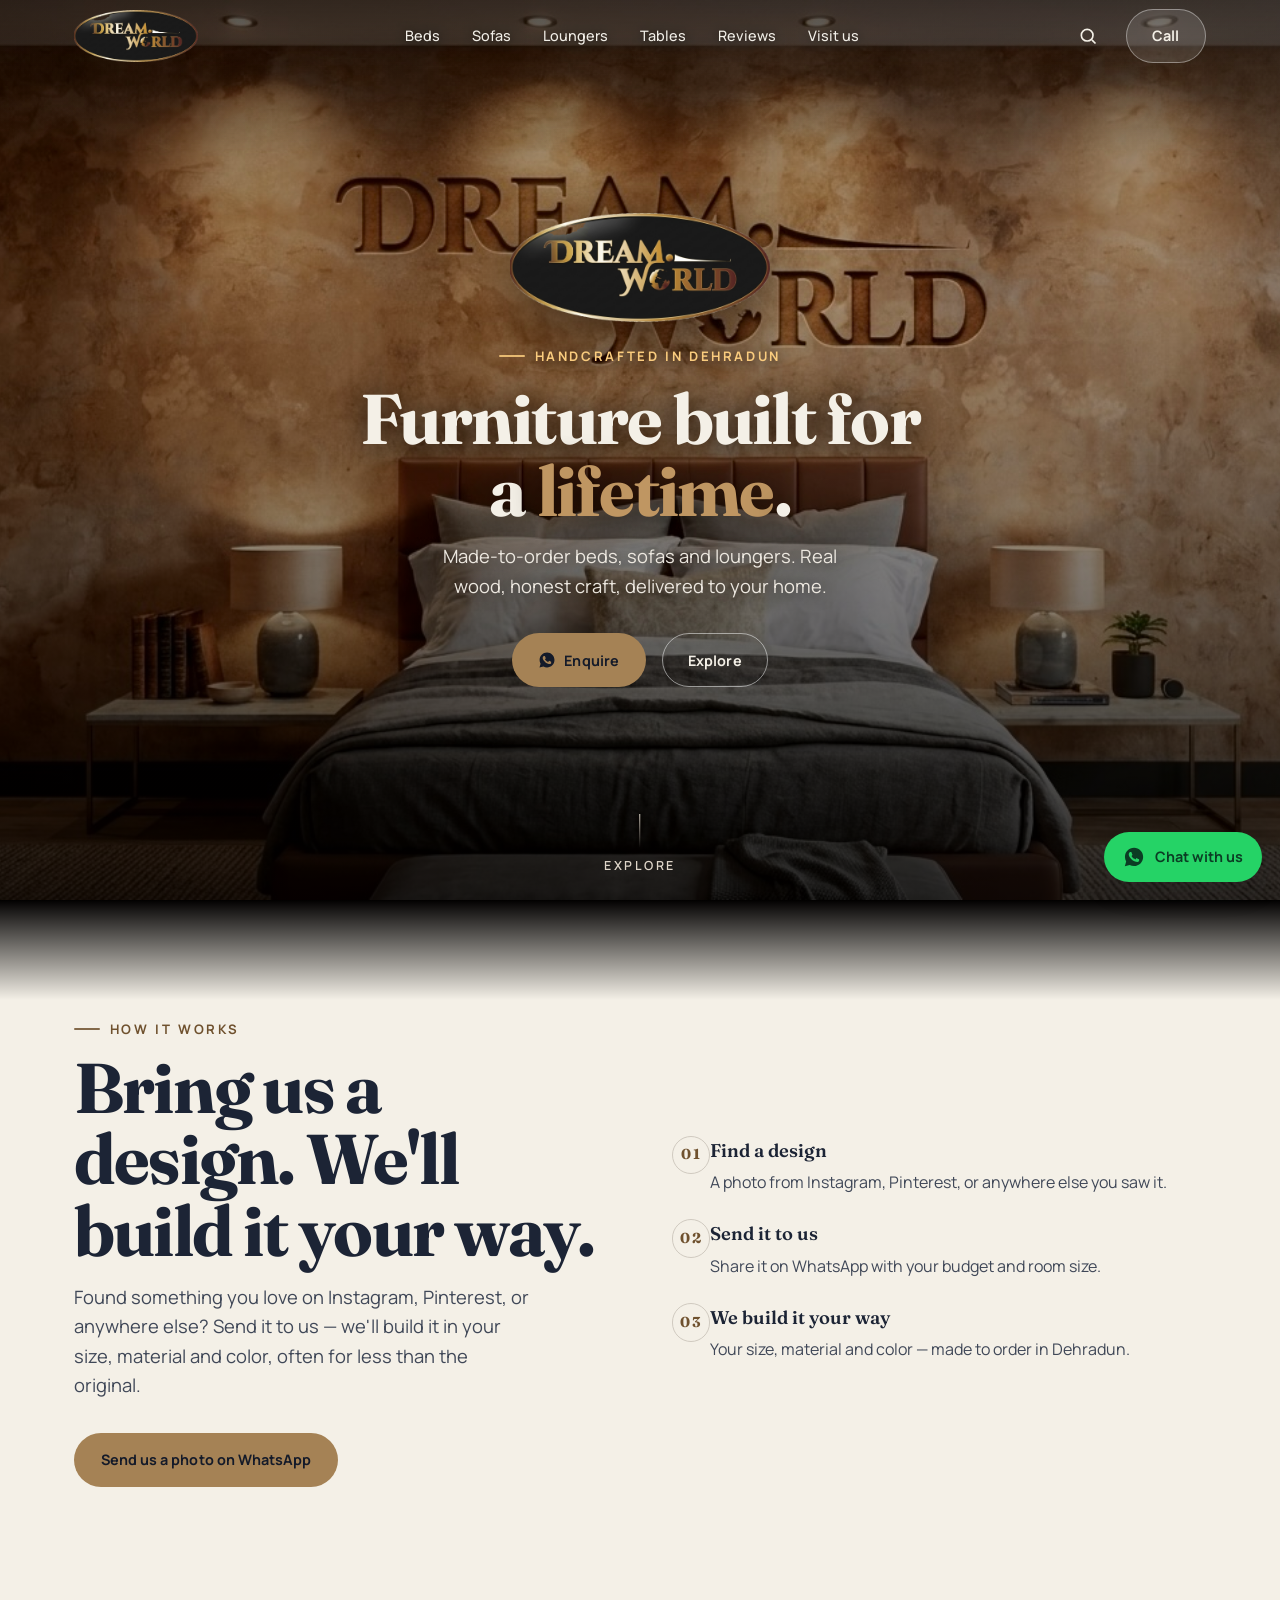
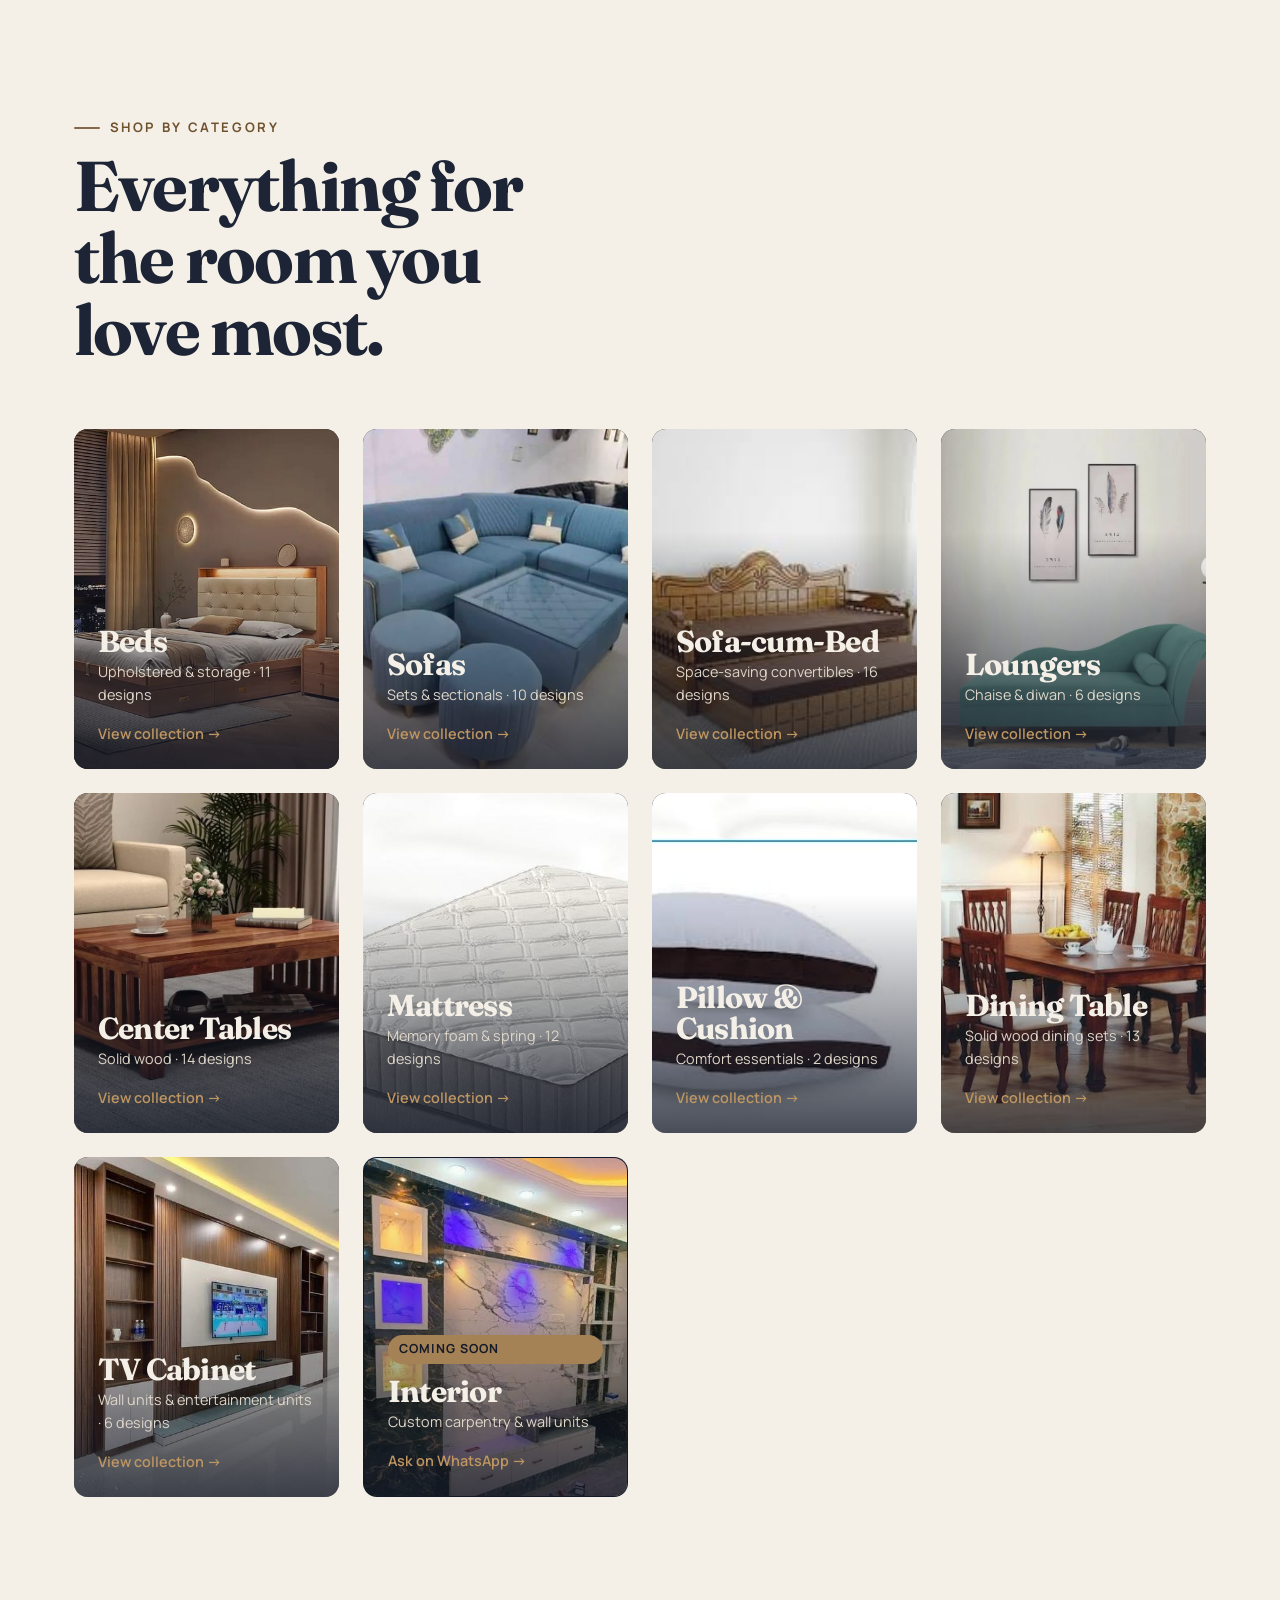
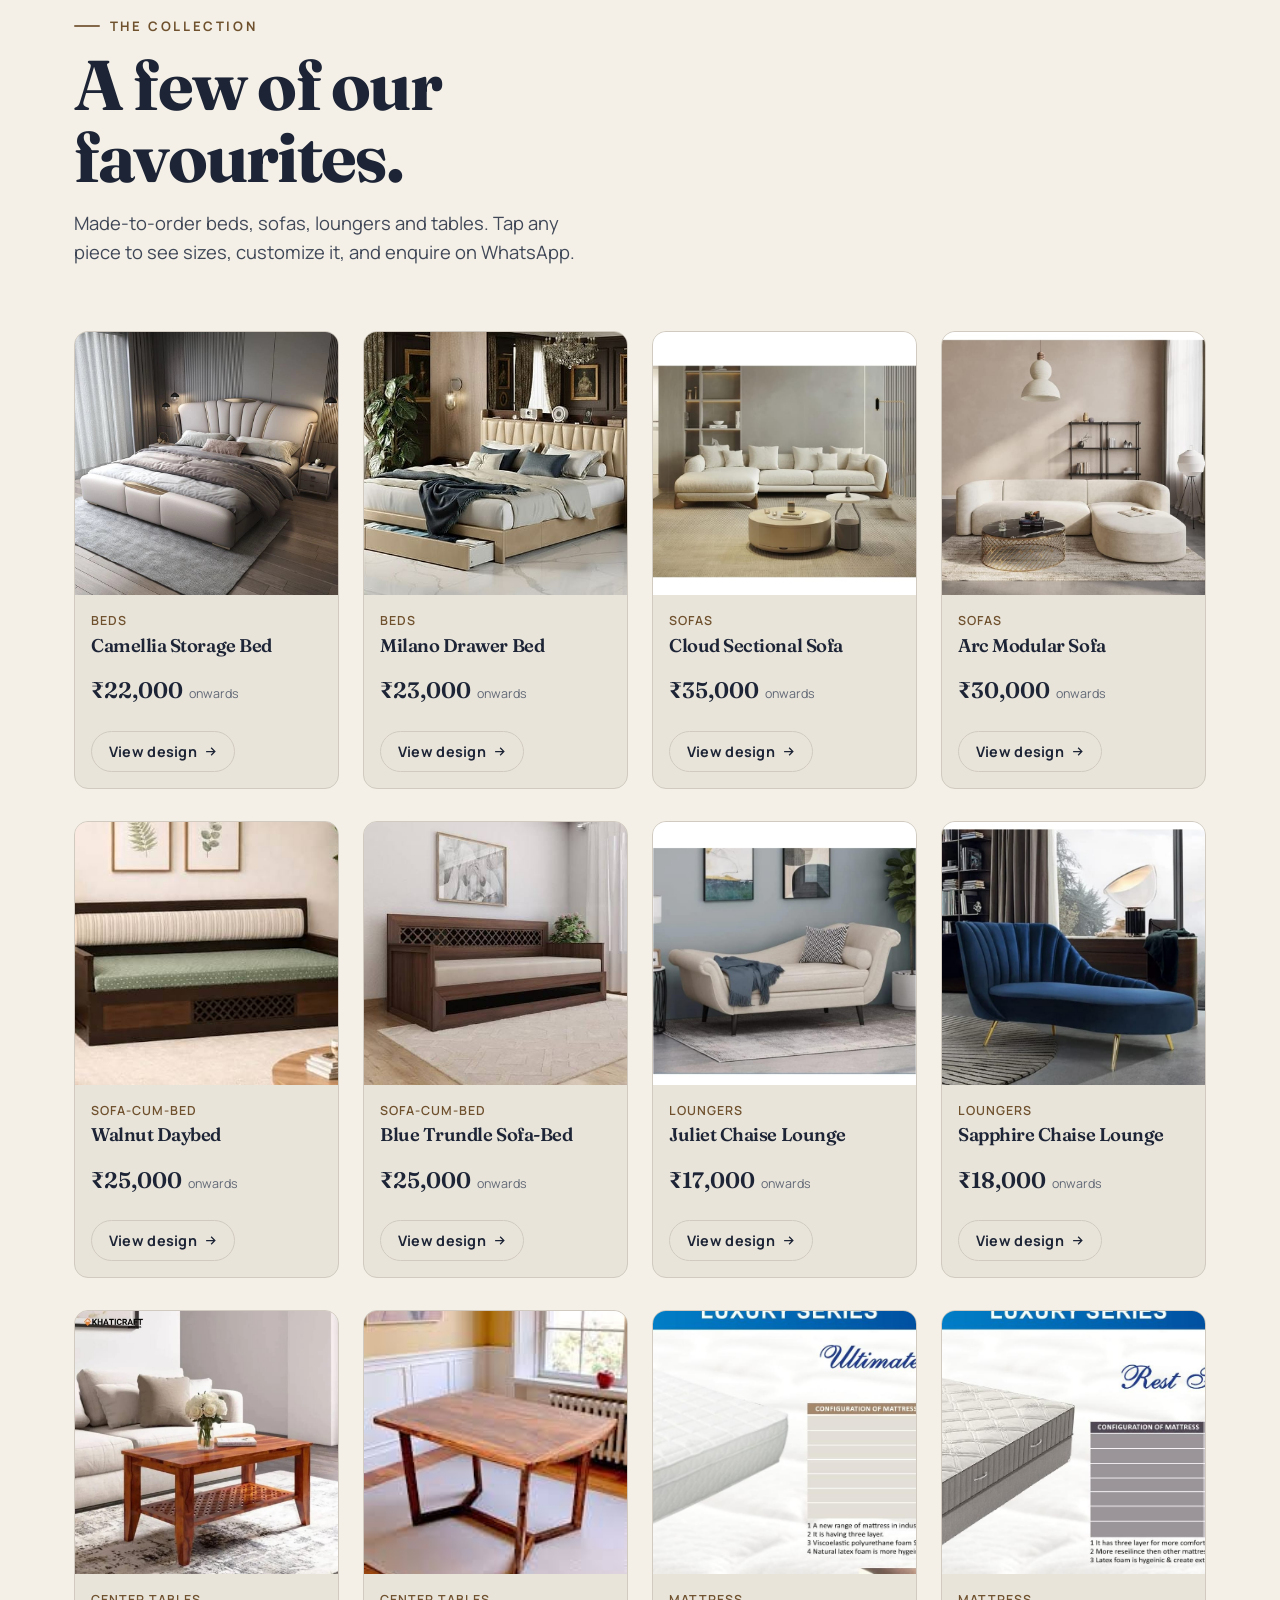
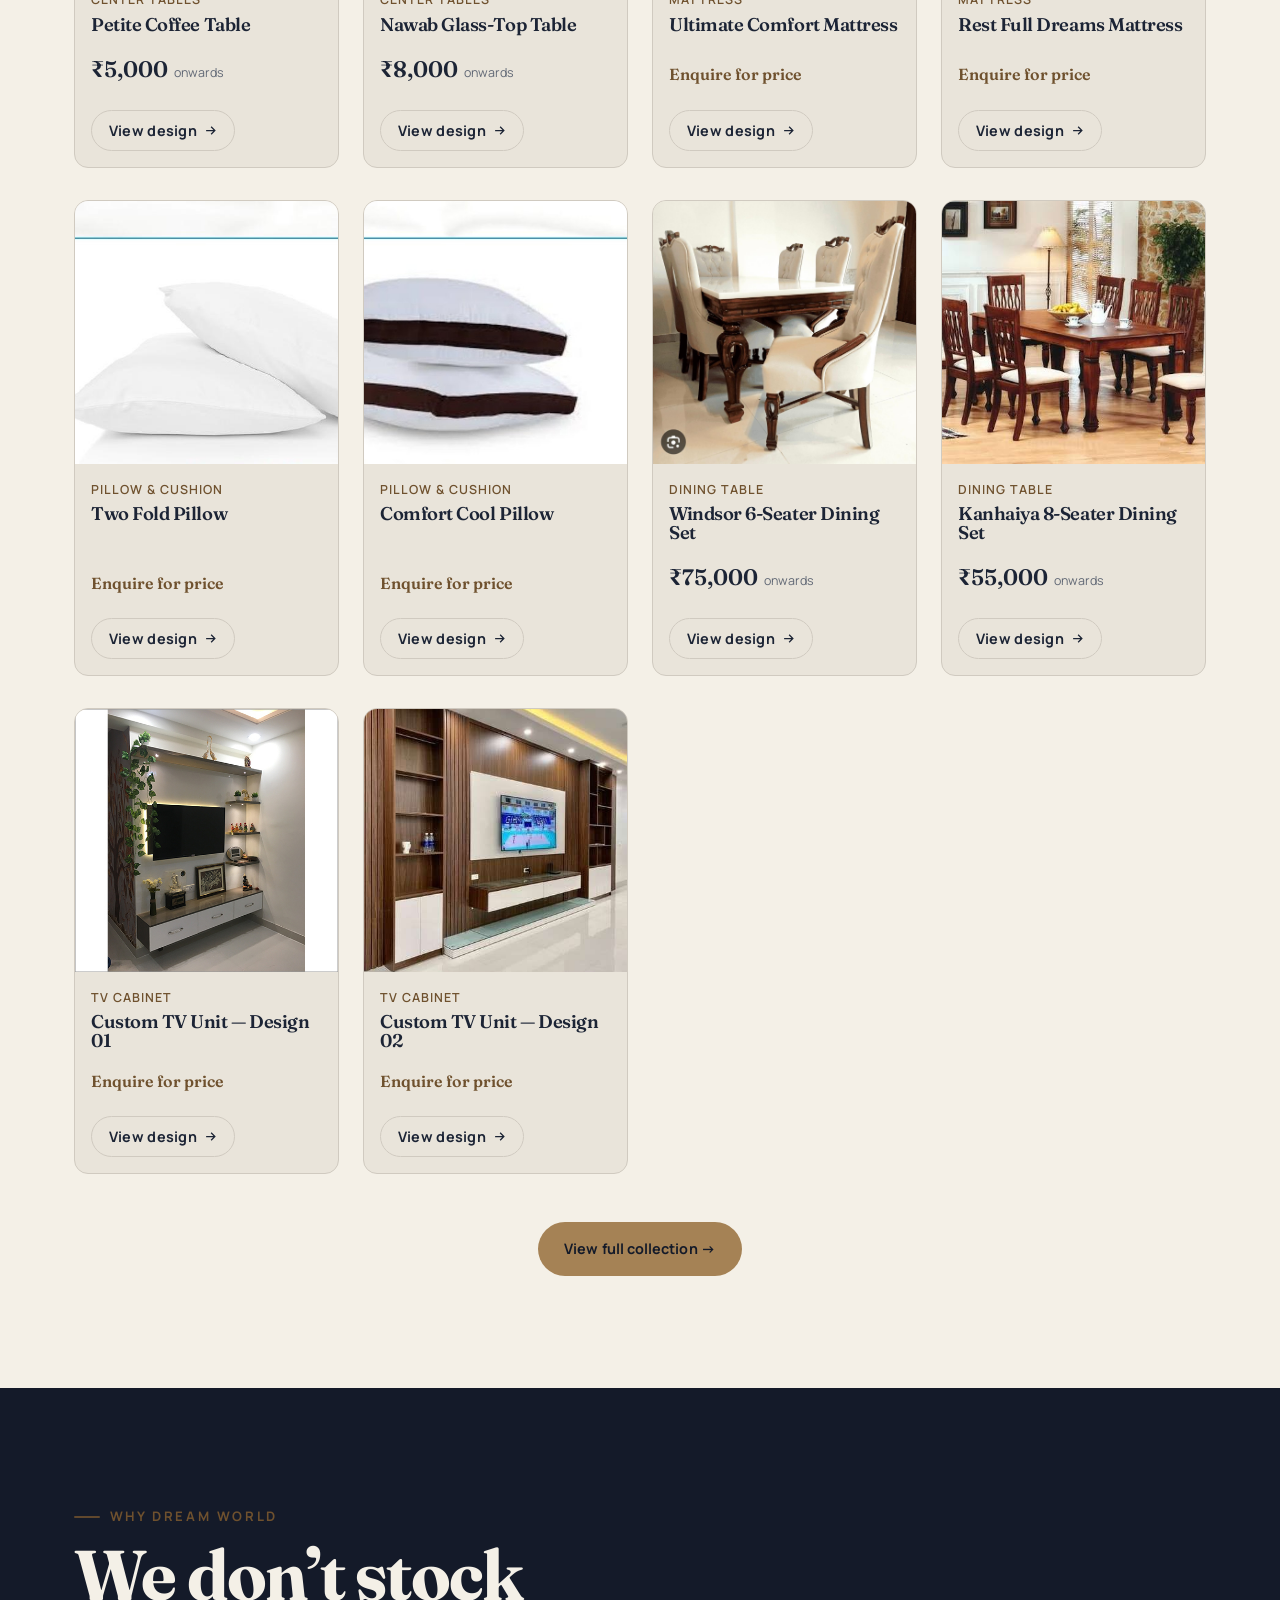
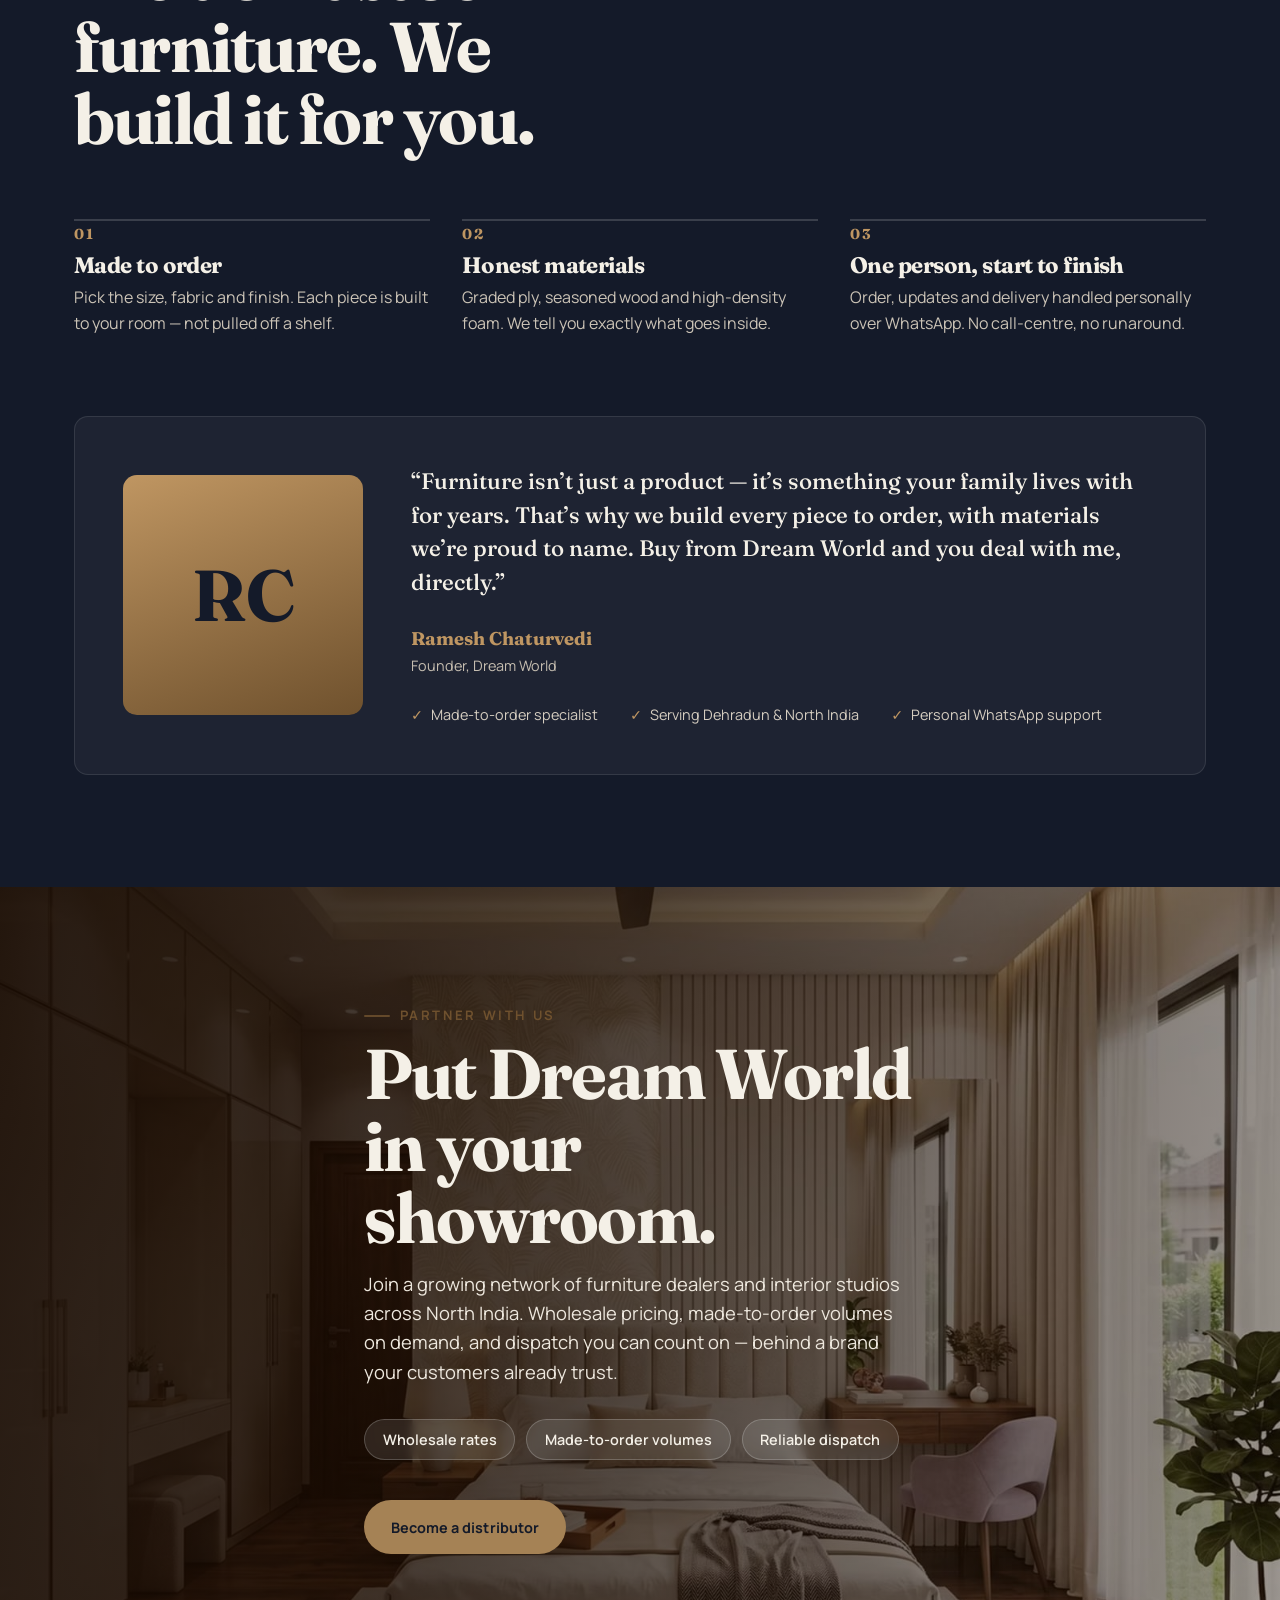
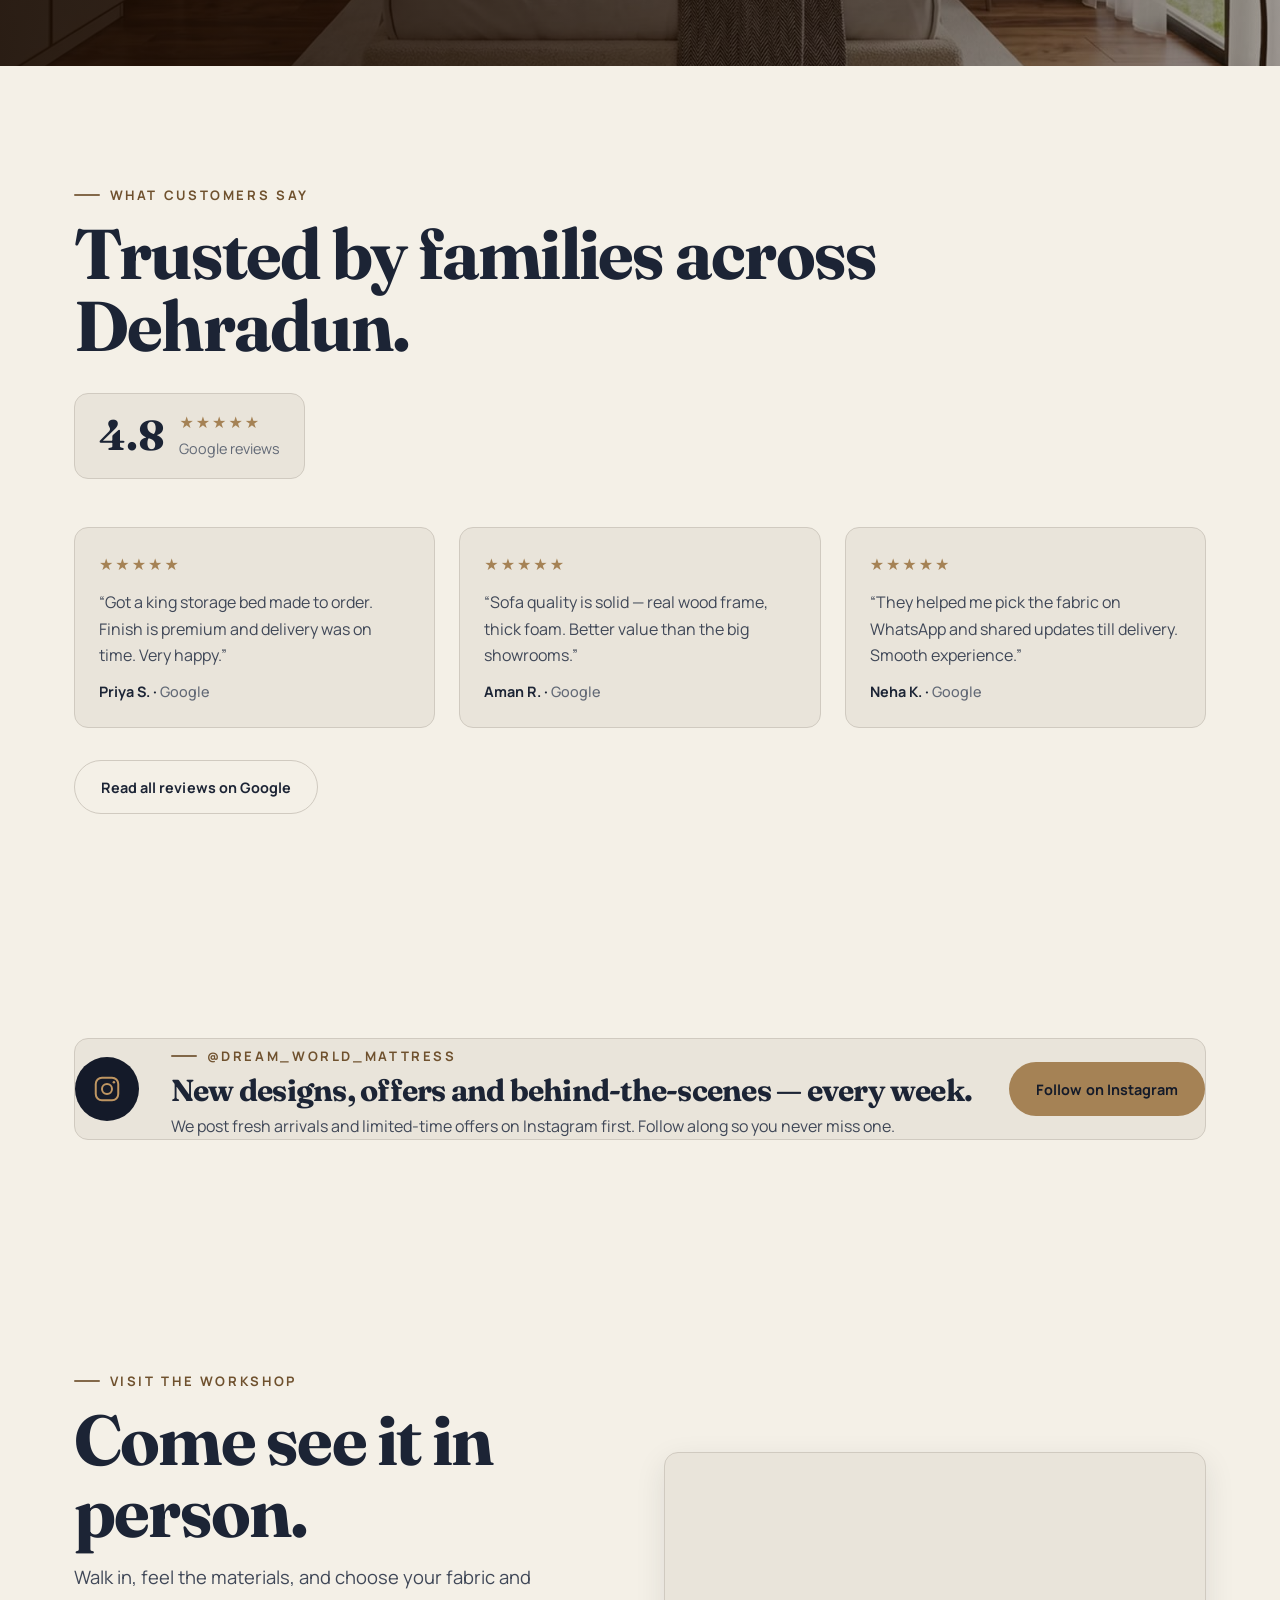
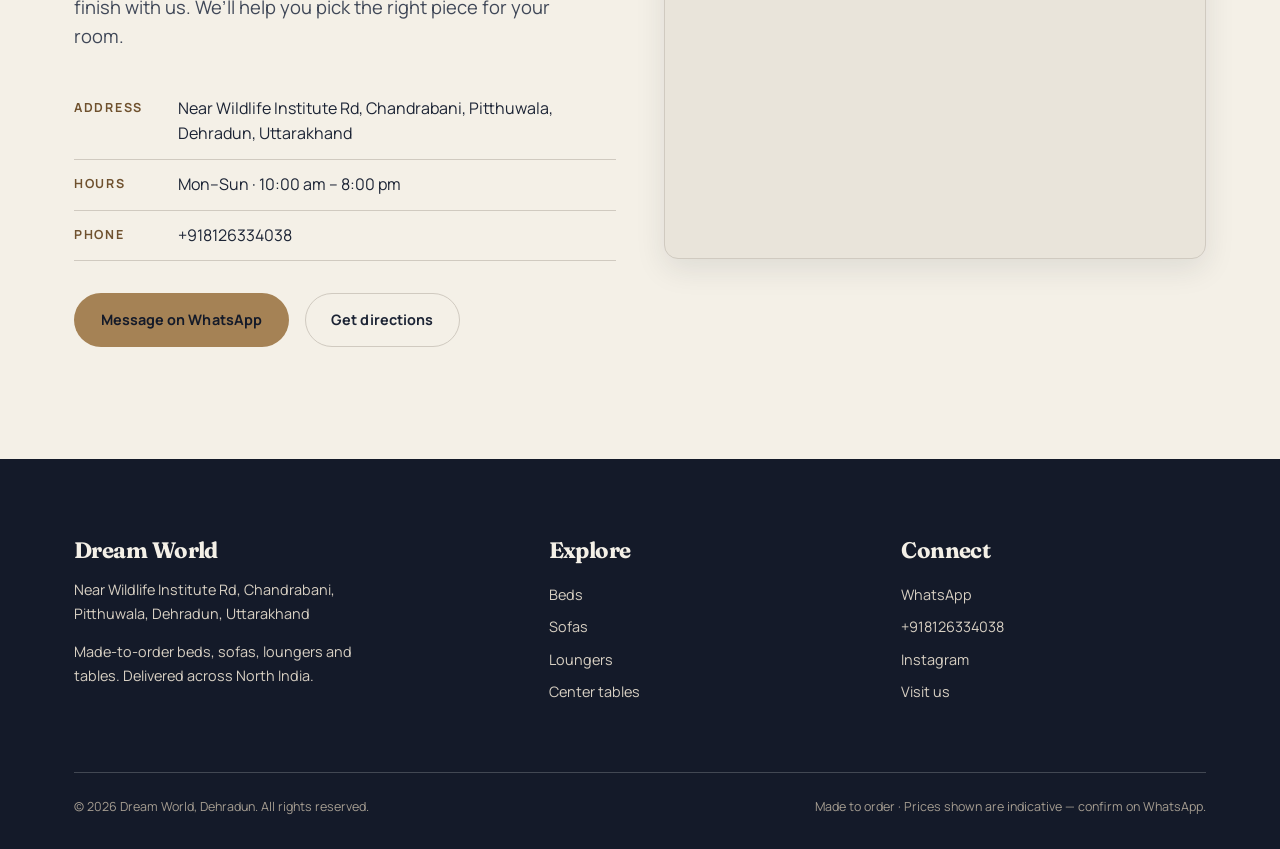
==== 05_build/index.html @ 31697ca8 "Initial commit: Dream World website + CMS-ready product content Static site (05_build) with 90 produ" ====
<!doctype html>
<html lang="en">
<head>
<meta charset="utf-8">
<meta name="viewport" content="width=device-width, initial-scale=1">
<title>Dream World — Beds, Sofas & Furniture in Dehradun</title>
<meta name="description" content="Dream World crafts premium upholstered beds, sofas, loungers and center tables in Dehradun. Made to order. Browse designs and enquire on WhatsApp for the best price.">
<link rel="preconnect" href="https://fonts.googleapis.com">
<link rel="preconnect" href="https://fonts.gstatic.com" crossorigin>
<link href="https://fonts.googleapis.com/css2?family=Fraunces:opsz,wght@9..144,500;9..144,600;9..144,700&family=Manrope:wght@400;500;600;700&display=swap" rel="stylesheet">
<link rel="stylesheet" href="assets/css/site.css?v=23">
</head>
<body>
<div id="header"></div>

<main>
  <!-- HERO : full-bleed atmosphere photo + logo as its own overlay layer -->
  <section class="hero">
    <div class="hero-media" aria-hidden="true">
      <picture>
        <source media="(max-width:960px)" srcset="assets/img/hero-mobile.jpg">
        <img src="assets/img/hero.jpeg" alt="Dream World — handcrafted furniture, Dehradun" fetchpriority="high">
      </picture>
    </div>
    <div class="hero-scrim" aria-hidden="true"></div>
    <div class="wrap hero-content">
      <img class="hero-logo hero-rise" src="assets/img/brand/logo.png" alt="Dream World"
           onerror="this.outerHTML='&lt;span class=&quot;hero-logo-fallback hero-rise&quot;&gt;DREAM WORLD&lt;/span&gt;'">
      <span class="eyebrow hero-eyebrow hero-rise hero-rise-2">Handcrafted in Dehradun</span>
      <h1 class="hero-rise hero-rise-3">Furniture built for a <em>lifetime</em>.</h1>
      <p class="lede hero-rise hero-rise-4">Made-to-order beds, sofas and loungers. Real wood, honest craft, delivered to your home.</p>
      <div class="hero-actions hero-rise hero-rise-5">
        <a class="btn btn-brass" id="hero-wa"><svg class="wa" viewBox="0 0 24 24" fill="currentColor" aria-hidden="true"><path d="M12.04 2C6.58 2 2.13 6.45 2.13 11.91c0 1.75.46 3.45 1.32 4.95L2 22l5.25-1.38a9.9 9.9 0 0 0 4.79 1.22h.01c5.46 0 9.91-4.45 9.91-9.91S17.5 2 12.04 2Zm5.8 14.03c-.24.68-1.4 1.3-1.94 1.38-.5.07-1.13.1-1.82-.11-.42-.13-.96-.31-1.65-.61-2.9-1.25-4.8-4.17-4.94-4.36-.15-.19-1.19-1.58-1.19-3.01 0-1.43.75-2.13 1.02-2.42.27-.29.58-.36.78-.36.19 0 .39 0 .56.01.18.01.42-.07.66.5.24.58.82 2.01.89 2.16.07.14.12.31.02.5-.09.19-.14.31-.28.48-.14.17-.29.37-.42.5-.14.14-.28.29-.12.57.16.29.71 1.17 1.53 1.9 1.05.94 1.94 1.23 2.22 1.37.28.14.44.12.6-.07.16-.19.69-.81.87-1.09.18-.28.36-.23.6-.14.24.09 1.55.73 1.82.86.27.14.44.21.5.32.07.11.07.63-.17 1.31Z"/></svg><span>Enquire</span></a>
        <a class="btn btn-on-dark" href="#categories"><span>Explore</span></a>
      </div>
    </div>
    <a class="hero-scroll" href="#categories" aria-label="Scroll to collection"><span></span>Explore</a>
  </section>

  <!-- BRING YOUR OWN DESIGN -->
  <section class="section inspire hero-bridge" id="inspire">
    <div class="wrap inspire-grid">
      <div class="inspire-info reveal">
        <span class="eyebrow">How it works</span>
        <h2>Bring us a design. We'll build it your way.</h2>
        <p>Found something you love on Instagram, Pinterest, or anywhere else? Send it to us — we'll build it in your size, material and color, often for less than the original.</p>
        <a class="btn btn-brass" id="inspire-wa"><span>Send us a photo on WhatsApp</span></a>
      </div>
      <ol class="inspire-steps reveal">
        <li><span class="step-num">01</span><div><b>Find a design</b><p>A photo from Instagram, Pinterest, or anywhere else you saw it.</p></div></li>
        <li><span class="step-num">02</span><div><b>Send it to us</b><p>Share it on WhatsApp with your budget and room size.</p></div></li>
        <li><span class="step-num">03</span><div><b>We build it your way</b><p>Your size, material and color — made to order in Dehradun.</p></div></li>
      </ol>
    </div>
  </section>

  <!-- CATEGORIES -->
  <section class="section" id="categories">
    <div class="wrap">
      <div class="section-head reveal">
        <span class="eyebrow">Shop by category</span>
        <h2>Everything for the room you love most.</h2>
      </div>
      <div class="cat-grid" id="cat-grid"></div>
    </div>
  </section>

  <!-- CATALOGUE -->
  <section class="section" id="catalogue" style="padding-top:0">
    <div class="wrap">
      <div class="section-head reveal">
        <span class="eyebrow">The collection</span>
        <h2>A few of our favourites.</h2>
        <p>Made-to-order beds, sofas, loungers and tables. Tap any piece to see sizes, customize it, and enquire on WhatsApp.</p>
      </div>
      <div class="prod-grid" id="featured-grid"></div>
      <div class="collection-cta reveal">
        <a class="btn btn-wa" href="collection.html"><span>View full collection →</span></a>
      </div>
    </div>
  </section>

  <!-- CRAFT -->
  <section class="section craft">
    <div class="wrap">
      <div class="section-head reveal">
        <span class="eyebrow">Why Dream World</span>
        <h2>We don’t stock furniture. We build it for you.</h2>
      </div>
      <div class="craft-grid">
        <div class="craft-item reveal"><span class="craft-num">01</span><h3>Made to order</h3><p>Pick the size, fabric and finish. Each piece is built to your room — not pulled off a shelf.</p></div>
        <div class="craft-item reveal"><span class="craft-num">02</span><h3>Honest materials</h3><p>Graded ply, seasoned wood and high-density foam. We tell you exactly what goes inside.</p></div>
        <div class="craft-item reveal"><span class="craft-num">03</span><h3>One person, start to finish</h3><p>Order, updates and delivery handled personally over WhatsApp. No call-centre, no runaround.</p></div>
      </div>

      <figure class="owner reveal">
        <div class="owner-photo">
          <img id="owner-img" alt="" onerror="this.style.display='none';this.nextElementSibling.style.display='flex'">
          <span class="owner-fallback" style="display:none">RC</span>
        </div>
        <figcaption class="owner-words">
          <p class="owner-quote">“Furniture isn’t just a product — it’s something your family lives with for years. That’s why we build every piece to order, with materials we’re proud to name. Buy from Dream World and you deal with me, directly.”</p>
          <div class="owner-sign"><b id="owner-name">Ramesh Chaturvedi</b><span id="owner-role">Founder, Dream World</span></div>
          <ul class="owner-cred">
            <li>Made-to-order specialist</li>
            <li>Serving Dehradun &amp; North India</li>
            <li>Personal WhatsApp support</li>
          </ul>
        </figcaption>
      </figure>
    </div>
  </section>

  <!-- DISTRIBUTOR -->
  <section class="dist-section">
    <div class="dist reveal">
      <div class="dist-bg" aria-hidden="true"><img src="assets/img/products/bed-03.jpg" alt=""></div>
      <div class="dist-overlay" aria-hidden="true"></div>
      <div class="wrap dist-content">
        <span class="eyebrow">Partner with us</span>
        <h2>Put Dream World in your showroom.</h2>
        <p>Join a growing network of furniture dealers and interior studios across North India. Wholesale pricing, made-to-order volumes on demand, and dispatch you can count on — behind a brand your customers already trust.</p>
        <div class="dist-points">
          <span>Wholesale rates</span><span>Made-to-order volumes</span><span>Reliable dispatch</span>
        </div>
        <a class="btn btn-brass" id="dist-wa"><span>Become a distributor</span></a>
      </div>
    </div>
  </section>

  <!-- REVIEWS -->
  <section class="section reviews" id="reviews">
    <div class="wrap">
      <div class="reviews-head reveal">
        <div>
          <span class="eyebrow">What customers say</span>
          <h2>Trusted by families across Dehradun.</h2>
        </div>
        <div class="rating-badge">
          <b>4.8</b>
          <div><span class="stars" aria-hidden="true">★★★★★</span><span class="rc" id="review-count">Google reviews</span></div>
        </div>
      </div>
      <div class="review-grid" id="review-grid"></div>
      <div class="reviews-cta reveal">
        <a class="btn btn-ghost" id="all-reviews" target="_blank" rel="noopener"><span>Read all reviews on Google</span></a>
      </div>
    </div>
  </section>

  <!-- INSTAGRAM -->
  <section class="section" id="insta">
    <div class="wrap">
      <div class="insta-band reveal">
        <div class="insta-icon">
          <svg viewBox="0 0 24 24" fill="none" stroke="currentColor" stroke-width="1.6" aria-hidden="true">
            <rect x="3" y="3" width="18" height="18" rx="5"/><circle cx="12" cy="12" r="4"/><circle cx="17.5" cy="6.5" r="1" fill="currentColor" stroke="none"/>
          </svg>
        </div>
        <div class="insta-text">
          <span class="eyebrow">@dream_world_mattress</span>
          <h2>New designs, offers and behind-the-scenes — every week.</h2>
          <p>We post fresh arrivals and limited-time offers on Instagram first. Follow along so you never miss one.</p>
        </div>
        <a class="btn btn-brass" id="insta-visit" target="_blank" rel="noopener"><span>Follow on Instagram</span></a>
      </div>
    </div>
  </section>

  <!-- VISIT -->
  <section class="section visit" id="visit">
    <div class="wrap visit-grid">
      <div class="visit-info reveal">
        <span class="eyebrow">Visit the workshop</span>
        <h2>Come see it in person.</h2>
        <p>Walk in, feel the materials, and choose your fabric and finish with us. We’ll help you pick the right piece for your room.</p>
        <ul class="visit-list">
          <li><b>Address</b><span id="visit-addr"></span></li>
          <li><b>Hours</b><span>Mon–Sun · 10:00 am – 8:00 pm</span></li>
          <li><b>Phone</b><span id="visit-phone"></span></li>
        </ul>
        <div class="visit-actions">
          <a class="btn btn-wa" id="visit-wa"><span>Message on WhatsApp</span></a>
          <a class="btn btn-ghost" id="visit-dir" target="_blank" rel="noopener"><span>Get directions</span></a>
        </div>
      </div>
      <div class="visit-map reveal">
        <iframe title="Dream World Mattress store location" loading="lazy" referrerpolicy="no-referrer-when-downgrade"
          src="https://www.google.com/maps?q=30.2840005,77.9763792&z=16&output=embed"></iframe>
      </div>
    </div>
  </section>
</main>

<div id="footer"></div>
<script src="assets/js/data.js?v=23"></script>
<script src="assets/js/site.js?v=23"></script>
</body>
</html>
---- 05_build/assets/css/site.css ----
/* Hallmark · macrostructure: Marquee Hero + Category Catalogue · tone: luxury · anchor hue: brass
 * pre-emit critique: P5 H4 E4 S4 R5 V4 */
@import url("tokens.css");

*,*::before,*::after{box-sizing:border-box}
html,body{overflow-x:clip}
html{scroll-behavior:smooth;-webkit-text-size-adjust:100%}
body{
  margin:0;background:var(--color-paper);color:var(--color-ink);
  font-family:var(--font-body);font-size:var(--text-base);line-height:1.6;
  font-weight:400;-webkit-font-smoothing:antialiased;text-rendering:optimizeLegibility;
}
img{max-width:100%;display:block}
a{color:inherit;text-decoration:none}
h1,h2,h3,h4{font-family:var(--font-display);font-weight:700;font-style:normal;
  line-height:1.02;letter-spacing:-.025em;margin:0;overflow-wrap:anywhere;min-width:0}
p{margin:0}
button{font-family:inherit}
.wrap{max-width:var(--maxw);margin-inline:auto;padding-inline:var(--space-6)}
.eyebrow{font-family:var(--font-body);font-size:.82rem;letter-spacing:.2em;
  text-transform:uppercase;color:var(--color-accent-ink);font-weight:700;
  display:inline-flex;align-items:center;gap:.6rem}
.eyebrow::before{content:"";width:26px;height:2px;background:currentColor;border-radius:2px;opacity:.85}
.hero-eyebrow{color:oklch(84% .10 78)}

/* ---------- buttons — one system, three roles ----------
   .btn-brass    primary / conversion (Enquire, Send photo, Distributor)
   .btn-wa       primary-dark (used where brass would clash with a photo bg)
   .btn-secondary supporting action (Explore, Call, Get directions, Read reviews)
   .btn-on-dark   secondary variant tuned for photo/dark backgrounds
   every variant shares: same padding/radius/icon size/sweep/hover/focus */
.btn{position:relative;display:inline-flex;align-items:center;gap:.5rem;padding:.9rem 1.6rem;border-radius:100px;
  font-weight:700;font-size:var(--text-sm);letter-spacing:.005em;cursor:pointer;border:1.5px solid transparent;
  overflow:hidden;isolation:isolate;white-space:nowrap;
  transition:transform var(--dur) var(--ease-out),box-shadow var(--dur) var(--ease-out),
    color var(--dur) var(--ease-out),border-color var(--dur) var(--ease-out),background var(--dur) var(--ease-out)}
.btn>*{position:relative;z-index:1}
.btn svg{width:18px;height:18px;flex:none;transition:transform var(--dur) var(--ease-out)}
.btn::before{content:"";position:absolute;inset:0;z-index:0;transform:translateY(101%);
  transition:transform var(--dur) var(--ease-out)}
.btn:hover{transform:translateY(-2px);box-shadow:var(--shadow-md)}
.btn:hover svg{transform:translateX(3px)}
.btn:active{transform:translateY(0);box-shadow:none}
/* roles */
.btn-brass,.btn-wa{background:var(--color-accent);color:var(--color-night)}
.btn-brass::before,.btn-wa::before{background:var(--color-accent-2)}
.btn-brass:hover::before,.btn-wa:hover::before{transform:translateY(0)}
.btn-secondary{background:transparent;border-color:var(--color-line);color:var(--color-ink)}
.btn-secondary::before{background:var(--color-ink)}
.btn-secondary:hover{color:var(--color-paper);border-color:var(--color-ink)}
.btn-secondary:hover::before{transform:translateY(0)}
.btn-on-dark{background:transparent;border-color:oklch(100% 0 0 / .5);color:var(--color-paper)}
.btn-on-dark::before{background:var(--color-paper)}
.btn-on-dark:hover{color:var(--color-ink);border-color:var(--color-paper)}
.btn-on-dark:hover::before{transform:translateY(0)}
/* legacy aliases kept for old markup — same visual role */
.btn-ghost{background:transparent;border-color:var(--color-line);color:var(--color-ink)}
.btn-ghost::before{background:var(--color-ink)}
.btn-ghost:hover{color:var(--color-paper);border-color:var(--color-ink)}
.btn-ghost:hover::before{transform:translateY(0)}
.btn-outline{background:transparent;border-color:oklch(100% 0 0 / .5);color:var(--color-paper)}
.btn-outline::before{background:var(--color-paper)}
.btn-outline:hover{color:var(--color-ink);border-color:var(--color-paper)}
.btn-outline:hover::before{transform:translateY(0)}
:focus-visible{outline:2px solid var(--color-focus);outline-offset:3px}

/* ---------- header ---------- */
/* frosted glass header (iOS-style) */
.hdr{position:fixed;top:0;left:0;right:0;z-index:50;
  background:oklch(95.5% 0.012 85 / .62);
  backdrop-filter:blur(18px) saturate(1.4);-webkit-backdrop-filter:blur(18px) saturate(1.4);
  border-bottom:1px solid oklch(100% 0 0 / .18);
  transition:background var(--dur),border-color var(--dur),box-shadow var(--dur)}
.hdr.scrolled{background:oklch(95.5% 0.012 85 / .78);border-bottom-color:var(--color-line);box-shadow:var(--shadow-sm)}
/* near-invisible over the hero — let the wall texture lead, only a soft top scrim */
.hdr.over-hero:not(.scrolled){background:transparent;backdrop-filter:none;-webkit-backdrop-filter:none;
  border-bottom-color:transparent;box-shadow:none}
.hdr.over-hero:not(.scrolled)::before{content:"";position:absolute;left:0;right:0;top:0;height:220%;z-index:-1;
  pointer-events:none;background:linear-gradient(180deg, oklch(8% .02 40 / .48), transparent)}
.hdr.over-hero:not(.scrolled) .nav a{color:oklch(95% .01 85);text-shadow:0 1px 10px oklch(8% .02 40 / .6)}
.hdr.over-hero:not(.scrolled) .nav a:hover{color:#fff}
.hdr.over-hero:not(.scrolled) .menu-btn{color:var(--color-paper)}
/* header buttons — glass, cohesive */
.hdr .btn-ghost{background:oklch(100% 0 0 / .1);border-color:oklch(50% .02 60 / .3);color:var(--color-ink)}
.hdr .btn-ghost::before{background:var(--color-ink)}
.hdr.over-hero:not(.scrolled) .btn-ghost{color:var(--color-paper);border-color:oklch(100% 0 0 / .38);background:oklch(100% 0 0 / .12)}
.hdr-in{display:flex;align-items:center;justify-content:space-between;gap:var(--space-6);
  min-height:72px;max-width:var(--maxw);margin-inline:auto;padding-inline:var(--space-6)}
.brand{display:flex;align-items:center;gap:.6rem}
.brand-logo{height:52px;width:auto;display:block}
.brand-mark{display:inline-flex;align-items:center;gap:.5rem;height:44px;padding:0 1.25rem;
  border-radius:100px;background:var(--color-night);border:1.5px solid var(--color-accent);
  box-shadow:inset 0 1px 0 oklch(100% 0 0 / .08)}
.brand-mark b{font-family:var(--font-display);font-weight:700;letter-spacing:.06em;
  font-size:1rem;line-height:1;color:var(--color-accent-2);white-space:nowrap}
.nav{display:flex;align-items:center;gap:var(--space-8)}
.nav a{font-size:var(--text-sm);font-weight:500;color:var(--color-ink-2);position:relative}
.nav a:hover{color:var(--color-ink)}
.nav a::after{content:"";position:absolute;left:0;right:100%;bottom:-6px;height:1.5px;
  background:var(--color-accent);transition:right var(--dur) var(--ease-out)}
.nav a:hover::after{right:0}
.hdr-cta{display:flex;align-items:center;gap:var(--space-4)}
.menu-btn{display:none;background:none;border:0;cursor:pointer;width:44px;height:44px;color:var(--color-ink)}

/* ---------- hero : atmosphere photo (background layer, crops freely) +
   logo/copy (message layer, always full size, never cropped) ----------
   Same rules at every breakpoint — no per-device hero variants. */
.hero{position:relative;min-height:100svh;display:flex;align-items:center;justify-content:center;
  text-align:center;overflow:hidden;isolation:isolate}
.hero-media{position:absolute;inset:0;z-index:-2}
.hero-media img{width:100%;height:100%;object-fit:cover;object-position:50% 32%;
  animation:heroZoom 32s var(--ease-in-out) infinite alternate}
@keyframes heroZoom{from{transform:scale(1.01)}to{transform:scale(1.07)}}
.hero-scrim{position:absolute;inset:0;z-index:-1;
  background:linear-gradient(180deg, oklch(9% .02 42 / .4) 0%, oklch(8% .02 42 / .28) 34%,
    oklch(7% .02 42 / .5) 68%, oklch(5% .02 42 / .8) 100%)}
.hero-content{position:relative;color:var(--color-paper);padding-block:var(--space-28);
  max-width:38rem;display:flex;flex-direction:column;align-items:center}
.hero-logo{width:clamp(150px,26vw,260px);height:auto;
  filter:drop-shadow(0 14px 30px oklch(5% .02 40 / .55))}
.hero-logo-fallback{font-family:var(--font-display);font-weight:700;letter-spacing:.1em;
  font-size:clamp(1.3rem,4vw,1.9rem);color:var(--color-accent-2)}
.hero-eyebrow{margin-top:var(--space-6);color:oklch(87% .11 80);text-shadow:0 1px 12px oklch(8% .02 40 / .7)}
.hero h1{font-size:var(--text-4xl);font-weight:700;margin-top:var(--space-4);max-width:16ch;
  text-shadow:0 2px 30px oklch(7% .02 40 / .7)}
.hero h1 em{font-style:normal;color:var(--color-accent-2)}
.hero .lede{margin-top:var(--space-4);font-size:var(--text-lg);font-weight:400;
  color:oklch(93% .012 78);max-width:40ch;text-shadow:0 1px 16px oklch(7% .02 40 / .65)}
.hero-actions{margin-top:var(--space-8);display:flex;gap:var(--space-4);flex-wrap:wrap;justify-content:center}
/* seamless hand-off from the dark hero into the section that follows —
   the section fades in from the hero's own dark tone instead of a hard cut */
.hero-bridge{position:relative;isolation:isolate}
.hero-bridge::before{content:"";position:absolute;left:0;right:0;top:0;height:min(100px,15vh);z-index:0;
  background:linear-gradient(180deg, oklch(5% .02 42) 0%, oklch(5% .02 42 / 0) 100%);pointer-events:none}
.hero-bridge>.wrap{position:relative;z-index:1}
.hero-scroll{position:absolute;left:50%;bottom:var(--space-6);transform:translateX(-50%);z-index:2;
  display:inline-flex;flex-direction:column;align-items:center;gap:.5rem;
  color:oklch(88% .02 78);font-size:var(--text-xs);letter-spacing:.2em;text-transform:uppercase;font-weight:600}
.hero-scroll span{width:1.5px;height:34px;background:linear-gradient(oklch(88% .02 78),transparent);
  animation:scrollPulse 2s var(--ease-in-out) infinite}
@keyframes scrollPulse{0%,100%{opacity:.3;transform:scaleY(.7)}50%{opacity:1;transform:scaleY(1)}}
/* swift entrance — fade + gentle rise, staggered */
.hero-rise{animation:heroRise .7s var(--ease-out) both}
.hero-rise-2{animation-delay:.1s}
.hero-rise-3{animation-delay:.18s}
.hero-rise-4{animation-delay:.26s}
.hero-rise-5{animation-delay:.34s}
@keyframes heroRise{from{opacity:0;transform:translateY(14px)}to{opacity:1;transform:none}}

/* ---------- trust strip ---------- */
.trust{border-block:var(--rule);background:var(--color-paper-2)}
.trust-in{display:grid;grid-template-columns:repeat(4,1fr);gap:var(--space-8);padding:var(--space-8) var(--space-6)}
.trust-item{display:flex;flex-direction:column;gap:.2rem}
.trust-item b{font-family:var(--font-display);font-size:var(--text-xl);font-weight:600}
.trust-item span{font-size:var(--text-sm);color:var(--color-ink-soft)}

/* ---------- section ---------- */
.section{padding:var(--space-28) 0}
.section-head{max-width:52ch;margin-bottom:var(--space-16)}
.section-head h2{font-size:var(--text-4xl);margin-top:var(--space-3)}
.section-head p{margin-top:var(--space-4);color:var(--color-ink-2);font-size:var(--text-lg)}

/* ---------- bring your own design ---------- */
.inspire-grid{display:grid;grid-template-columns:1fr 1fr;gap:var(--space-16);align-items:center}
.inspire-info h2{font-size:var(--text-4xl);margin-top:var(--space-3)}
.inspire-info p{margin-top:var(--space-4);color:var(--color-ink-2);font-size:var(--text-lg);max-width:42ch}
.inspire-info .btn{margin-top:var(--space-8)}
.inspire-steps{list-style:none;margin:0;padding:0;display:flex;flex-direction:column;gap:var(--space-6)}
.inspire-steps li{display:flex;gap:var(--space-5);align-items:flex-start}
.step-num{flex:none;font-family:var(--font-display);font-size:var(--text-sm);font-weight:700;
  letter-spacing:.1em;color:var(--color-accent-ink);border:1.5px solid var(--color-line);
  border-radius:100px;width:2.4rem;height:2.4rem;display:flex;align-items:center;justify-content:center}
.inspire-steps b{font-family:var(--font-display);font-size:var(--text-lg);font-weight:600;color:var(--color-ink)}
.inspire-steps p{margin-top:.3rem;color:var(--color-ink-2);font-size:var(--text-base)}

/* ---------- header search ---------- */
.search-btn{display:inline-flex;align-items:center;justify-content:center;width:44px;height:44px;
  border:0;background:none;cursor:pointer;color:var(--color-ink);border-radius:100px;
  transition:background var(--dur-fast) var(--ease-out)}
.search-btn:hover{background:var(--color-paper-2)}
.search-btn svg{width:20px;height:20px}
.hdr.over-hero:not(.scrolled) .search-btn{color:var(--color-paper)}
.search-panel{position:absolute;top:100%;left:0;right:0;background:var(--color-paper);
  border-bottom:1px solid var(--color-line);box-shadow:var(--shadow-md);
  animation:searchDrop var(--dur) var(--ease-out)}
@keyframes searchDrop{from{opacity:0;transform:translateY(-8px)}to{opacity:1;transform:none}}
.search-panel-in{display:flex;align-items:center;gap:var(--space-4);padding-block:var(--space-4)}
.search-ico{width:20px;height:20px;flex:none;color:var(--color-ink-soft)}
#search-input{flex:1;border:0;background:none;font-family:var(--font-body);font-size:var(--text-lg);
  color:var(--color-ink);outline:none;min-width:0}
#search-input::placeholder{color:var(--color-ink-soft)}
.search-close{flex:none;width:36px;height:36px;border:0;background:none;cursor:pointer;
  font-size:1.6rem;line-height:1;color:var(--color-ink-soft)}
.search-close:hover{color:var(--color-ink)}
.search-results{max-height:60vh;overflow-y:auto;padding-bottom:var(--space-4);display:flex;flex-direction:column;gap:2px}
.search-row{display:flex;align-items:center;gap:var(--space-4);padding:.6rem;border-radius:var(--radius-sm);
  transition:background var(--dur-fast) var(--ease-out)}
.search-row:hover{background:var(--color-paper-2)}
.search-row img{width:48px;height:48px;object-fit:cover;border-radius:8px;flex:none;background:var(--color-paper-3)}
.search-row span{display:flex;flex-direction:column;min-width:0}
.search-row b{font-size:var(--text-sm);font-weight:600;color:var(--color-ink);overflow:hidden;text-overflow:ellipsis;white-space:nowrap}
.search-row small{font-size:var(--text-xs);color:var(--color-ink-soft)}
.search-row-cat{background:var(--color-paper-2)}
.search-row-icon{width:36px;height:36px;flex:none;display:flex;align-items:center;justify-content:center;
  border-radius:100px;background:var(--color-ink);color:var(--color-paper)}
.search-row-icon svg{width:16px;height:16px}
.search-empty{padding:var(--space-4) .6rem;color:var(--color-ink-soft);font-size:var(--text-sm)}

/* ---------- category description accordion ---------- */
.cat-desc{margin-bottom:var(--space-8);border:1px solid var(--color-line);border-radius:var(--radius);
  background:var(--color-paper-2);overflow:hidden}
.cat-desc summary{list-style:none;cursor:pointer;display:flex;align-items:center;justify-content:space-between;
  padding:var(--space-4) var(--space-6);font-weight:600;color:var(--color-ink)}
.cat-desc summary::-webkit-details-marker{display:none}
.cat-desc summary svg{width:18px;height:18px;transition:transform var(--dur) var(--ease-out);flex:none}
.cat-desc[open] summary svg{transform:rotate(180deg)}
.cat-desc p{margin:0;padding:0 var(--space-6) var(--space-5);color:var(--color-ink-2);line-height:1.65}

/* ---------- coming-soon category tile ---------- */
/* no photo yet: quiet dashed placeholder */
.cat-card-soon{justify-content:flex-start;background:var(--color-paper-2);border:1.5px dashed var(--color-line);color:var(--color-ink)}
.cat-card-soon .cat-body{padding-top:var(--space-8)}
.cat-card-soon h3{color:var(--color-ink)}
.cat-card-soon .tag{color:var(--color-ink-soft)}
.cat-card-soon .arrow{color:var(--color-accent-ink)}
/* has a real photo: same premium treatment as live cards, just badged */
.cat-card-soon:has(img){justify-content:flex-end;background:var(--color-night);border-style:solid;border-color:transparent;color:var(--color-paper)}
.cat-card-soon:has(img) .cat-body{padding-top:0}
.cat-card-soon:has(img) h3{color:var(--color-paper)}
.cat-card-soon:has(img) .tag{color:oklch(88% .02 80)}
.cat-card-soon:has(img) .arrow{color:var(--color-accent-2)}
.soon-badge{display:inline-block;font-size:var(--text-xs);font-weight:700;letter-spacing:.08em;text-transform:uppercase;
  color:var(--color-accent-ink);background:oklch(88% .04 74 / .4);padding:.3rem .7rem;border-radius:100px;margin-bottom:var(--space-3)}
.cat-card-soon:has(img) .soon-badge{color:var(--color-night);background:var(--color-accent)}

/* ---------- category grid ---------- */
.cat-grid{display:grid;grid-template-columns:repeat(4,minmax(0,1fr));gap:var(--space-6)}
.cat-card{position:relative;display:flex;flex-direction:column;justify-content:flex-end;
  min-height:340px;padding:var(--space-6);border-radius:var(--radius);overflow:hidden;color:var(--color-paper);
  background:var(--color-night);isolation:isolate}
.cat-card img{position:absolute;inset:0;width:100%;height:100%;object-fit:cover;object-position:center;z-index:-2;
  transition:transform var(--dur-slow) var(--ease-out)}
.cat-card[href$="cat=tables"] img{object-position:50% 45%}
.cat-body{display:flex;flex-direction:column}
.cat-card::after{content:"";position:absolute;inset:0;z-index:-1;
  background:linear-gradient(180deg,transparent 30%,oklch(22% .03 265 / .78))}
.cat-card:hover img{transform:scale(1.06)}
.cat-card h3{font-size:var(--text-2xl);word-break:keep-all;overflow-wrap:normal;hyphens:none}
.cat-card .tag{font-size:var(--text-sm);color:oklch(88% .02 80);margin-top:.2rem}
.cat-card .arrow{margin-top:var(--space-4);font-size:var(--text-sm);font-weight:600;color:var(--color-accent-2);
  display:inline-flex;gap:.4rem;align-items:center}

/* ---------- product grid ---------- */
.prod-grid{display:grid;grid-template-columns:repeat(4,minmax(0,1fr));gap:var(--space-8) var(--space-6)}
.card{display:flex;flex-direction:column;background:var(--color-paper-2);border:1px solid var(--color-line);
  border-radius:var(--radius);overflow:hidden;transition:transform var(--dur) var(--ease-out),box-shadow var(--dur)}
.card:hover{transform:translateY(-4px);box-shadow:var(--shadow-md)}
.card-media{display:block;aspect-ratio:1/1;overflow:hidden;background:var(--color-paper-3)}
.card-media img{width:100%;height:100%;object-fit:cover;transition:transform var(--dur-slow) var(--ease-out)}
.card:hover .card-media img{transform:scale(1.05)}
.card-body{padding:var(--space-4);display:flex;flex-direction:column;gap:.35rem;flex:1;min-width:0}
.card .cat{font-size:var(--text-xs);letter-spacing:.08em;text-transform:uppercase;color:var(--color-accent-ink);font-weight:600}
.card h3{font-family:var(--font-display);font-size:var(--text-lg);font-weight:600;overflow-wrap:anywhere}
.card .price{margin-top:auto;padding-top:var(--space-3);display:flex;align-items:baseline;flex-wrap:wrap;gap:.3rem .4rem;min-width:0}
.card .price b{font-family:var(--font-display);font-size:var(--text-xl);font-weight:600;white-space:nowrap}
.card .price small{font-size:var(--text-xs);color:var(--color-ink-soft);white-space:nowrap}
.card .price .price-enquire{font-size:var(--text-base);color:var(--color-accent-ink)}
.card .enq{margin-top:var(--space-3)}
.chips{display:flex;gap:.5rem;flex-wrap:wrap;margin-bottom:var(--space-12)}
.chip{padding:.5rem 1rem;border-radius:100px;border:1px solid var(--color-line);background:var(--color-paper);
  font-size:var(--text-sm);font-weight:500;cursor:pointer;color:var(--color-ink-2);
  transition:all var(--dur-fast) var(--ease-out)}
.chip:hover{border-color:var(--color-accent)}
.chip.active{background:var(--color-ink);color:var(--color-paper);border-color:var(--color-ink)}

/* ---------- why / craft band ---------- */
.craft{background:var(--color-night);color:var(--color-paper)}
.craft .section-head h2{color:var(--color-paper)}
.craft-grid{display:grid;grid-template-columns:repeat(3,1fr);gap:var(--space-8);margin-top:var(--space-12)}
.craft-item{position:relative;border-top:2px solid oklch(100% 0 0 / .16);padding-top:var(--space-5);
  transition:border-color var(--dur) var(--ease-out),transform var(--dur) var(--ease-out)}
.craft-item:hover{border-top-color:var(--color-accent);transform:translateY(-5px)}
.craft-num{font-family:var(--font-display);font-size:var(--text-sm);font-weight:700;letter-spacing:.12em;color:var(--color-accent-2)}
.craft-item h3{font-size:var(--text-xl);color:var(--color-paper);margin-top:var(--space-2)}
.craft-item p{margin-top:.5rem;color:oklch(82% .02 80);font-size:var(--text-base)}

/* owner block */
.owner{margin:var(--space-20) 0 0;display:grid;grid-template-columns:240px 1fr;gap:var(--space-12);align-items:center;
  background:oklch(100% 0 0 / .045);border:1px solid oklch(100% 0 0 / .1);border-radius:var(--radius);padding:var(--space-12)}
.owner-photo{position:relative;aspect-ratio:1;border-radius:var(--radius);overflow:hidden;
  background:linear-gradient(160deg,var(--color-accent-2),var(--color-accent-ink));display:flex;align-items:center;justify-content:center}
.owner-photo img{width:100%;height:100%;object-fit:cover}
.owner-fallback{font-family:var(--font-display);font-size:4.5rem;font-weight:700;color:var(--color-night)}
.owner-words{margin:0}
.owner-quote{font-family:var(--font-display);font-size:var(--text-xl);line-height:1.5;font-weight:500;color:var(--color-paper)}
.owner-sign{margin-top:var(--space-6)}
.owner-sign b{display:block;font-family:var(--font-display);font-size:var(--text-lg);color:var(--color-accent-2)}
.owner-sign span{font-size:var(--text-sm);color:oklch(80% .02 80)}
.owner-cred{list-style:none;padding:0;margin:var(--space-6) 0 0;display:flex;gap:var(--space-4) var(--space-8);flex-wrap:wrap}
.owner-cred li{font-size:var(--text-sm);color:oklch(85% .02 80);display:flex;align-items:center;gap:.5rem}
.owner-cred li::before{content:"✓";color:var(--color-accent-2);font-weight:700}

/* ---------- distributor band (image bg) ---------- */
.dist-section{padding:0}
.dist{position:relative;overflow:hidden;isolation:isolate}
.dist-bg{position:absolute;inset:0;z-index:-2}
.dist-bg img{width:100%;height:100%;object-fit:cover;object-position:center}
.dist-overlay{position:absolute;inset:0;z-index:-1;
  background:linear-gradient(100deg, oklch(16% .03 60 / .92) 0%, oklch(17% .03 60 / .74) 46%, oklch(18% .03 60 / .42) 100%)}
.dist-content{padding-block:var(--space-28);color:var(--color-paper);max-width:60ch}
.dist-content h2{font-size:var(--text-4xl);color:var(--color-paper);margin-top:var(--space-3)}
.dist-content p{margin-top:var(--space-4);font-size:var(--text-lg);color:oklch(93% .015 80);max-width:54ch}
.dist-points{display:flex;gap:.7rem;flex-wrap:wrap;margin:var(--space-8) 0}
.dist-points span{padding:.5rem 1.1rem;border-radius:100px;font-size:var(--text-sm);font-weight:600;
  color:var(--color-paper);background:oklch(100% 0 0 / .1);border:1px solid oklch(100% 0 0 / .2);backdrop-filter:blur(4px)}
.dist-content .btn{margin-top:var(--space-2)}

/* ---------- refined enquire button ---------- */
.enquire{margin-top:var(--space-4);align-self:flex-start;display:inline-flex;align-items:center;gap:.4rem;
  font-family:var(--font-body);font-weight:700;font-size:var(--text-sm);letter-spacing:.02em;
  color:var(--color-ink);padding:.5rem 1rem .5rem 1.05rem;border:1.5px solid var(--color-line);border-radius:100px;
  transition:background var(--dur) var(--ease-out),color var(--dur) var(--ease-out),border-color var(--dur) var(--ease-out)}
.enquire svg{width:15px;height:15px;transition:transform var(--dur) var(--ease-out)}
.enquire:hover{background:var(--color-ink);color:var(--color-paper);border-color:var(--color-ink)}
.enquire:hover svg{transform:translateX(3px)}

/* ---------- reviews ---------- */
.reviews-head{display:flex;justify-content:space-between;align-items:flex-end;gap:var(--space-8);
  margin-bottom:var(--space-12);flex-wrap:wrap}
.reviews-head h2{font-size:var(--text-4xl);margin-top:var(--space-3)}
.rating-badge{display:flex;align-items:center;gap:.9rem;background:var(--color-paper-2);
  border:1px solid var(--color-line);border-radius:var(--radius);padding:var(--space-4) var(--space-6)}
.rating-badge b{font-family:var(--font-display);font-size:2.6rem;font-weight:700;line-height:1;color:var(--color-ink)}
.rating-badge .stars{color:var(--color-accent);letter-spacing:2px;display:block;font-size:var(--text-base)}
.rating-badge .rc{font-size:var(--text-sm);color:var(--color-ink-soft)}
.review-grid{display:grid;grid-template-columns:repeat(3,minmax(0,1fr));gap:var(--space-6)}
.review{margin:0;background:var(--color-paper-2);border:1px solid var(--color-line);border-radius:var(--radius);
  padding:var(--space-6);display:flex;flex-direction:column;gap:var(--space-3)}
.rstars{color:var(--color-accent);letter-spacing:2px}
.review blockquote{margin:0;font-size:var(--text-base);color:var(--color-ink-2);line-height:1.65}
.review figcaption{margin-top:auto;font-weight:700;font-size:var(--text-sm);color:var(--color-ink)}
.review figcaption span{color:var(--color-ink-soft);font-weight:500}
.reviews-cta{margin-top:var(--space-8)}

/* ---------- visit ---------- */
.visit-grid{display:grid;grid-template-columns:1fr 1fr;gap:var(--space-12);align-items:center}
.visit-info h2{font-size:var(--text-4xl);margin-top:var(--space-3)}
.visit-info>p{margin-top:var(--space-4);color:var(--color-ink-2);font-size:var(--text-lg);max-width:44ch}
.visit-list{list-style:none;padding:0;margin:var(--space-8) 0}
.visit-list li{display:grid;grid-template-columns:88px 1fr;gap:var(--space-4);
  padding-block:var(--space-3);border-bottom:1px solid var(--color-line)}
.visit-list b{font-size:var(--text-xs);letter-spacing:.14em;text-transform:uppercase;color:var(--color-accent-ink);padding-top:.15rem}
.visit-list span{color:var(--color-ink)}
.visit-actions{display:flex;gap:var(--space-4);flex-wrap:wrap;margin-top:var(--space-6)}
.visit-map{border-radius:var(--radius);overflow:hidden;box-shadow:var(--shadow-md);
  border:1px solid var(--color-line);aspect-ratio:4/3;background:var(--color-paper-2)}
.visit-map iframe{width:100%;height:100%;border:0;display:block}

/* ---------- mobile drawer ---------- */
.menu-btn svg{width:24px;height:24px}
.drawer{position:fixed;inset:0;z-index:100;background:oklch(10% .02 40 / .5);backdrop-filter:blur(2px)}
.drawer[hidden]{display:none}
.drawer-panel{position:absolute;top:0;right:0;height:100vh;height:100dvh;width:min(86vw,340px);background:var(--color-paper);
  padding:var(--space-8) var(--space-6) max(var(--space-6),env(safe-area-inset-bottom));
  display:flex;flex-direction:column;gap:var(--space-6);overflow-y:auto;-webkit-overflow-scrolling:touch;
  box-shadow:-12px 0 44px oklch(10% .02 40 / .3);animation:drawerIn var(--dur) var(--ease-out)}
@keyframes drawerIn{from{transform:translateX(100%)}to{transform:none}}
.drawer-close{align-self:flex-end;background:none;border:0;font-size:2rem;line-height:1;cursor:pointer;color:var(--color-ink)}
.drawer-nav{display:flex;flex-direction:column;gap:2px}
.drawer-nav a{font-family:var(--font-display);font-size:var(--text-xl);font-weight:600;
  padding:.7rem .8rem;border-radius:10px;color:var(--color-ink);
  border-bottom:1px solid var(--color-line);
  transition:background var(--dur-fast) var(--ease-out),color var(--dur-fast) var(--ease-out),padding-left var(--dur-fast) var(--ease-out)}
.drawer-nav a:hover,.drawer-nav a:active,.drawer-nav a:focus-visible{
  background:var(--color-paper-2);color:var(--color-accent-ink);padding-left:1.1rem;border-bottom-color:transparent}
.drawer-cta{margin-top:auto;display:flex;flex-direction:column;gap:var(--space-3)}
/* clean drawer buttons — no sweep, text always visible */
.drawer-cta .btn{justify-content:center}
.drawer-cta .btn svg{width:18px;height:18px;flex:none}
.drawer-cta .btn::before{content:none}
.drawer-cta .btn-wa{background:#25D366;color:#0b3d24}
.drawer-cta .btn-wa:hover{background:#1eb85b;transform:translateY(-1px)}
.drawer-cta .btn-ghost{background:transparent;border-color:var(--color-line);color:var(--color-ink)}
.drawer-cta .btn-ghost:hover{background:var(--color-paper-2);color:var(--color-ink);transform:translateY(-1px)}

/* ---------- instagram (compact band, no embeds) ---------- */
.insta-band{display:flex;align-items:center;gap:var(--space-8);background:var(--color-paper-2);
  border:1px solid var(--color-line);border-radius:var(--radius);padding:var(--space-10) var(--space-10)}
.insta-icon{flex:none;width:64px;height:64px;border-radius:100px;background:var(--color-night);
  display:flex;align-items:center;justify-content:center;color:var(--color-accent-2)}
.insta-icon svg{width:30px;height:30px}
.insta-text{flex:1;min-width:0}
.insta-text h2{font-size:var(--text-2xl);margin-top:var(--space-2)}
.insta-text p{margin-top:var(--space-2);color:var(--color-ink-2)}
.insta-band .btn{flex:none}

/* ---------- collection page ---------- */
.collection-hero{padding:calc(72px + var(--space-16)) 0 var(--space-8);background:var(--color-paper-2);
  border-bottom:1px solid var(--color-line)}
.collection-hero h1{font-size:var(--text-4xl);margin-top:var(--space-3)}
.collection-sub{margin-top:var(--space-4);color:var(--color-ink-2);font-size:var(--text-lg);max-width:54ch}
.card .cspec{font-size:var(--text-sm);color:var(--color-ink-soft);line-height:1.45}
.collection-cta{margin-top:var(--space-12);text-align:center}

/* ---------- product detail page ---------- */
.pdp{padding:calc(72px + var(--space-16)) 0 var(--space-8)}
.pdp-grid{display:grid;grid-template-columns:1fr 1fr;gap:var(--space-16);align-items:flex-start}
.pdp-media{position:relative;border-radius:var(--radius);overflow:hidden;background:var(--color-paper-2);
  border:1px solid var(--color-line);aspect-ratio:1/1;position:sticky;top:calc(72px + var(--space-6))}
.pdp-media img{width:100%;height:100%;object-fit:cover}
.pdp-badge{position:absolute;left:var(--space-4);bottom:var(--space-4);background:oklch(22% .03 265 / .82);
  color:var(--color-paper);backdrop-filter:blur(6px);padding:.55rem 1rem;border-radius:100px;font-size:var(--text-xs);
  font-weight:600;letter-spacing:.02em}
.pdp-back{display:inline-flex;align-items:center;gap:.4rem;font-size:var(--text-sm);font-weight:600;
  color:var(--color-ink-soft);margin-bottom:var(--space-6)}
.pdp-back:hover{color:var(--color-accent-ink)}
.pdp-info .cat{font-size:var(--text-xs);letter-spacing:.1em;text-transform:uppercase;color:var(--color-accent-ink);font-weight:700}
.pdp-info h1{font-size:var(--text-3xl);margin-top:var(--space-3)}
.pdp-info .price{margin-top:var(--space-4);display:flex;align-items:baseline;flex-wrap:wrap;gap:.4rem .5rem}
.pdp-info .price b{font-family:var(--font-display);font-size:var(--text-2xl);font-weight:700;white-space:nowrap}
.pdp-info .price small{color:var(--color-ink-soft);font-size:var(--text-sm);white-space:nowrap}
.pdp-h2{font-family:var(--font-display);font-size:var(--text-lg);font-weight:600;margin-top:var(--space-10)}
.pdp-note{margin-top:var(--space-2);color:var(--color-ink-2);font-size:var(--text-sm)}
.chip-group{margin-top:var(--space-6)}
.chip-group .chips{margin-bottom:0}
.chip-label{display:block;font-size:var(--text-xs);letter-spacing:.1em;text-transform:uppercase;
  color:var(--color-ink-soft);font-weight:700;margin-bottom:var(--space-3)}
.pdp-specs{margin-top:var(--space-10);padding-top:var(--space-8);border-top:1px solid var(--color-line)}
.pdp-specs-text{color:var(--color-ink-2);line-height:1.7}
.pdp-specs-note{margin-top:var(--space-3);font-size:var(--text-sm);color:var(--color-accent-ink);font-weight:600}
.pdp-sticky{position:sticky;bottom:0;z-index:40;background:oklch(95.5% 0.012 85 / .92);backdrop-filter:blur(14px);
  border-top:1px solid var(--color-line);box-shadow:0 -8px 24px oklch(10% .02 40 / .06)}
.pdp-sticky-in{display:flex;align-items:center;justify-content:space-between;gap:var(--space-6);
  padding-block:var(--space-4)}
.pdp-sticky-price{display:flex;flex-direction:column}
.pdp-sticky-price b{font-family:var(--font-display);font-size:var(--text-xl);font-weight:700}
.pdp-sticky-price span{font-size:var(--text-xs);color:var(--color-ink-soft);max-width:22ch;
  overflow:hidden;text-overflow:ellipsis;white-space:nowrap}
.pdp-related{padding-top:var(--space-20)}

/* ---------- footer ---------- */
.ft{background:var(--color-night);color:oklch(86% .02 80);padding:var(--space-20) 0 var(--space-8)}
.ft-top{display:grid;grid-template-columns:1.4fr 1fr 1fr;gap:var(--space-12)}
.ft h4{font-family:var(--font-display);color:var(--color-paper);font-size:var(--text-xl);margin-bottom:var(--space-4)}
.ft a{color:oklch(86% .02 80);font-size:var(--text-sm);display:block;padding:.3rem 0}
.ft a:hover{color:var(--color-accent-2)}
.ft-addr{font-size:var(--text-sm);line-height:1.7;max-width:34ch}
.ft-bot{margin-top:var(--space-16);padding-top:var(--space-6);border-top:1px solid oklch(40% .02 265);
  display:flex;justify-content:space-between;gap:var(--space-4);flex-wrap:wrap;font-size:var(--text-xs);color:oklch(70% .02 80)}

/* ---------- floating whatsapp ---------- */
.wa-float{position:fixed;right:18px;bottom:18px;z-index:60;display:inline-flex;align-items:center;gap:.6rem;
  background:#25D366;color:#0b3d24;font-weight:700;padding:.85rem 1.2rem;border-radius:100px;
  box-shadow:var(--shadow-md);transition:transform var(--dur) var(--ease-out)}
.wa-float:hover{transform:translateY(-3px)}
body:has(.pdp-sticky) .wa-float{display:none}
.wa-float svg{width:22px;height:22px}
.wa-float .lbl{font-size:var(--text-sm)}

/* ---------- reveal motion ---------- */
.reveal{opacity:0;transform:translateY(18px);transition:opacity var(--dur-slow) var(--ease-out),transform var(--dur-slow) var(--ease-out)}
.reveal.in{opacity:1;transform:none}

/* ---------- responsive ---------- */
@media(max-width:960px){
  .hero-media img{object-position:50% 22%}
  .hero-content{max-width:30rem}
  .hero-logo{width:clamp(140px,30vw,210px)}
  .hero h1{font-size:var(--text-3xl)}
  .trust-in{grid-template-columns:repeat(2,1fr);gap:var(--space-6)}
  .inspire-grid{grid-template-columns:1fr;gap:var(--space-10)}
  .pdp-grid{grid-template-columns:1fr;gap:var(--space-8)}
  .pdp-media{position:relative;top:auto;aspect-ratio:4/3}
  .cat-grid{grid-template-columns:repeat(2,minmax(0,1fr))}
  .prod-grid{grid-template-columns:repeat(3,minmax(0,1fr))}
  .craft-grid{grid-template-columns:1fr;gap:var(--space-6)}
  .owner{grid-template-columns:1fr;gap:var(--space-8);padding:var(--space-8)}
  .owner-photo{width:170px}
  .dist-content{padding-block:var(--space-20)}
  .review-grid{grid-template-columns:1fr}
  .insta-band{flex-wrap:wrap;padding:var(--space-8) var(--space-6);text-align:center}
  .insta-band .insta-icon{margin-inline:auto}
  .insta-band .btn{width:100%;justify-content:center}
  .reviews-head{align-items:flex-start}
  .visit-grid{grid-template-columns:1fr;gap:var(--space-8)}
  .visit-map{order:-1}
  .ft-top{grid-template-columns:1fr 1fr}
}
@media(max-width:640px){
  .nav,.hdr-cta .btn-ghost{display:none}
  .menu-btn{display:inline-flex;align-items:center;justify-content:center}
  .brand-logo{height:31px}
  .hero-logo{width:clamp(120px,38vw,170px)}
  .hero-content{padding-block:var(--space-20)}
  .hero-actions{gap:var(--space-3)}
  .hero-actions .btn{padding:.75rem 1.3rem;font-size:.85rem}
  .hero h1{font-size:var(--text-xl);max-width:22ch}
  .hero .lede{font-size:var(--text-sm)}
  .inspire-steps{gap:var(--space-6)}
  .section{padding:var(--space-20) 0}
  .prod-grid{grid-template-columns:repeat(2,minmax(0,1fr))}
  .cat-grid{grid-template-columns:1fr 1fr}
  .cat-card{min-height:220px;padding:var(--space-4)}
  .cat-card h3{font-size:1.3rem;line-height:1.1}
  .cat-card .tag{font-size:11px}
  .cat-card .arrow{font-size:12px;margin-top:var(--space-2)}
  .cat-card-soon .cat-body{padding-top:var(--space-4)}
  .soon-badge{font-size:10px;padding:.25rem .55rem}
  .ft-top{grid-template-columns:1fr}
  .wa-float .lbl{display:none}
  .section-head{margin-bottom:var(--space-8)}
  /* price row: stay compact on narrow cards, no crop */
  .card .price{gap:0 .3rem}
  .card .price b{font-size:var(--text-lg)}
  .card .price small{font-size:10px}
  .card-body{padding:var(--space-3)}
  .pdp-sticky-price span{max-width:16ch}
}
@media(prefers-reduced-motion:reduce){
  *{animation-duration:.01ms!important;transition-duration:.01ms!important;scroll-behavior:auto}
  .reveal{opacity:1;transform:none}
}
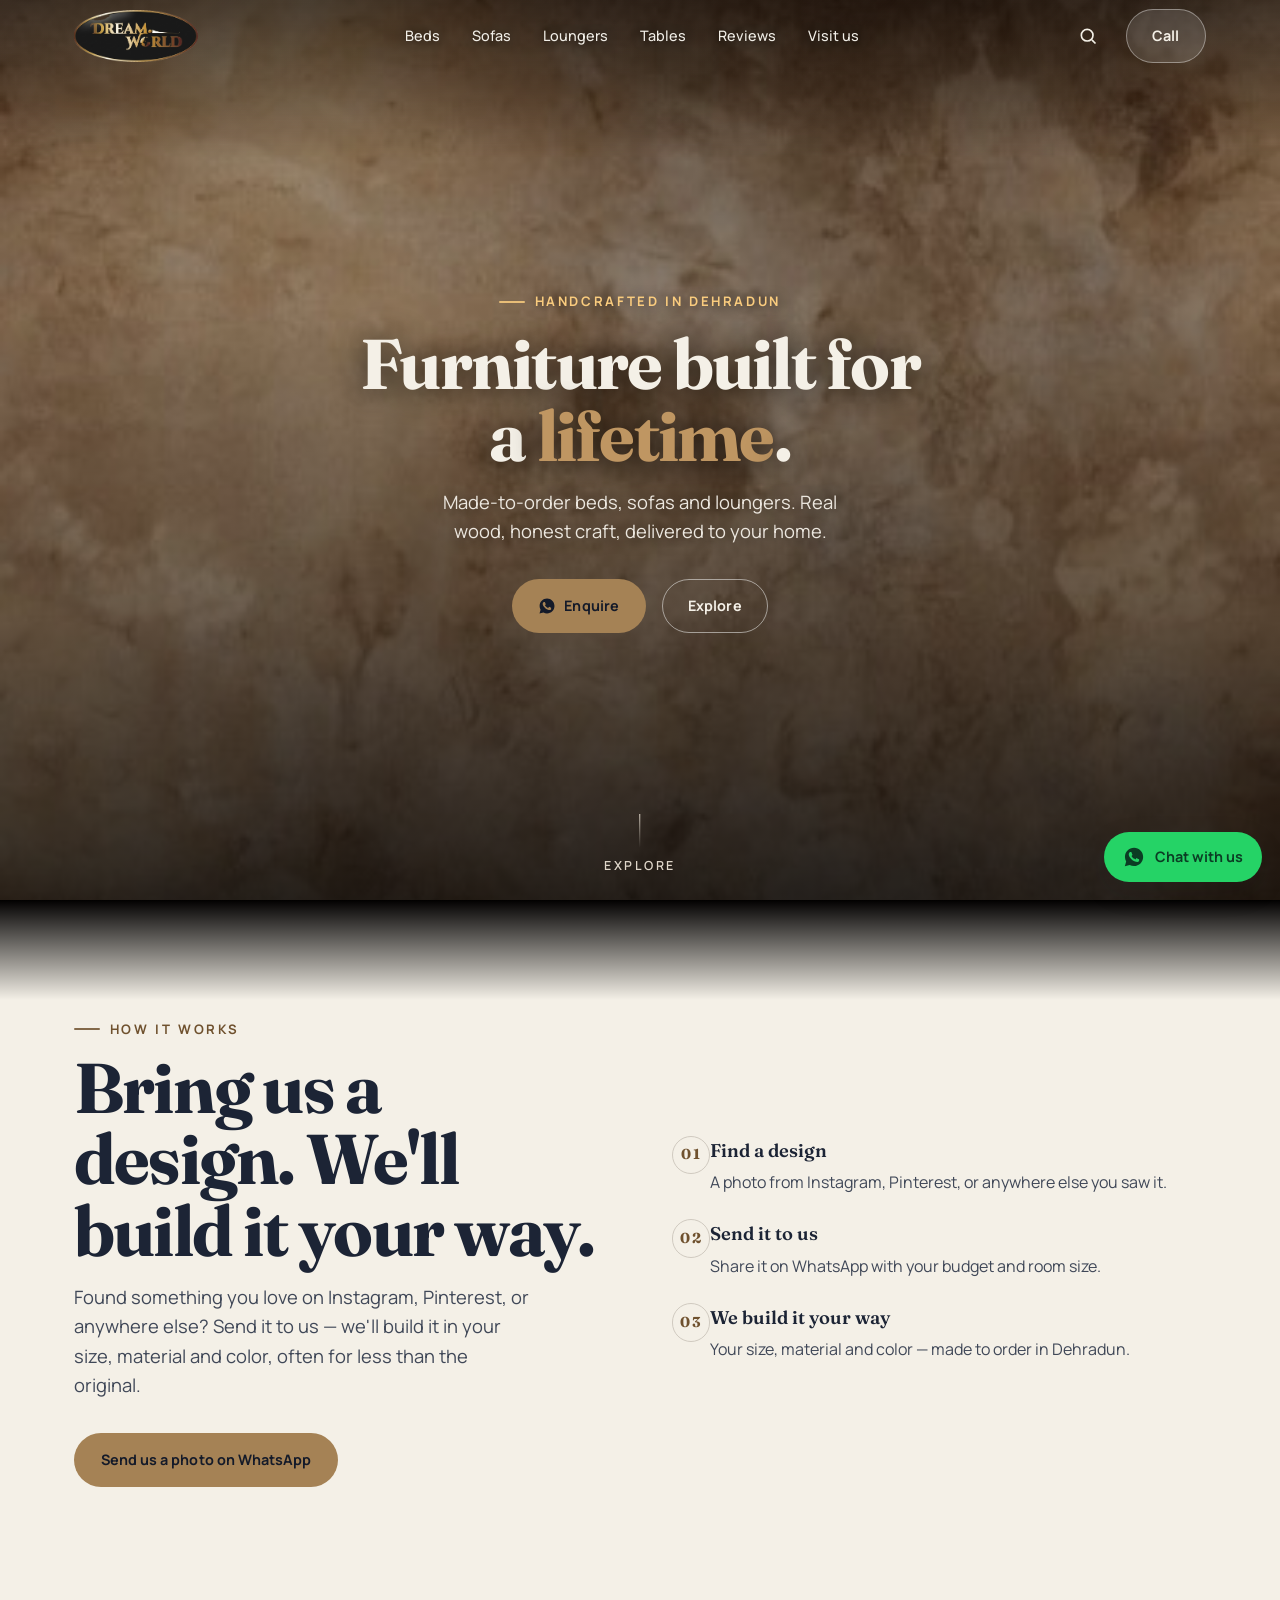
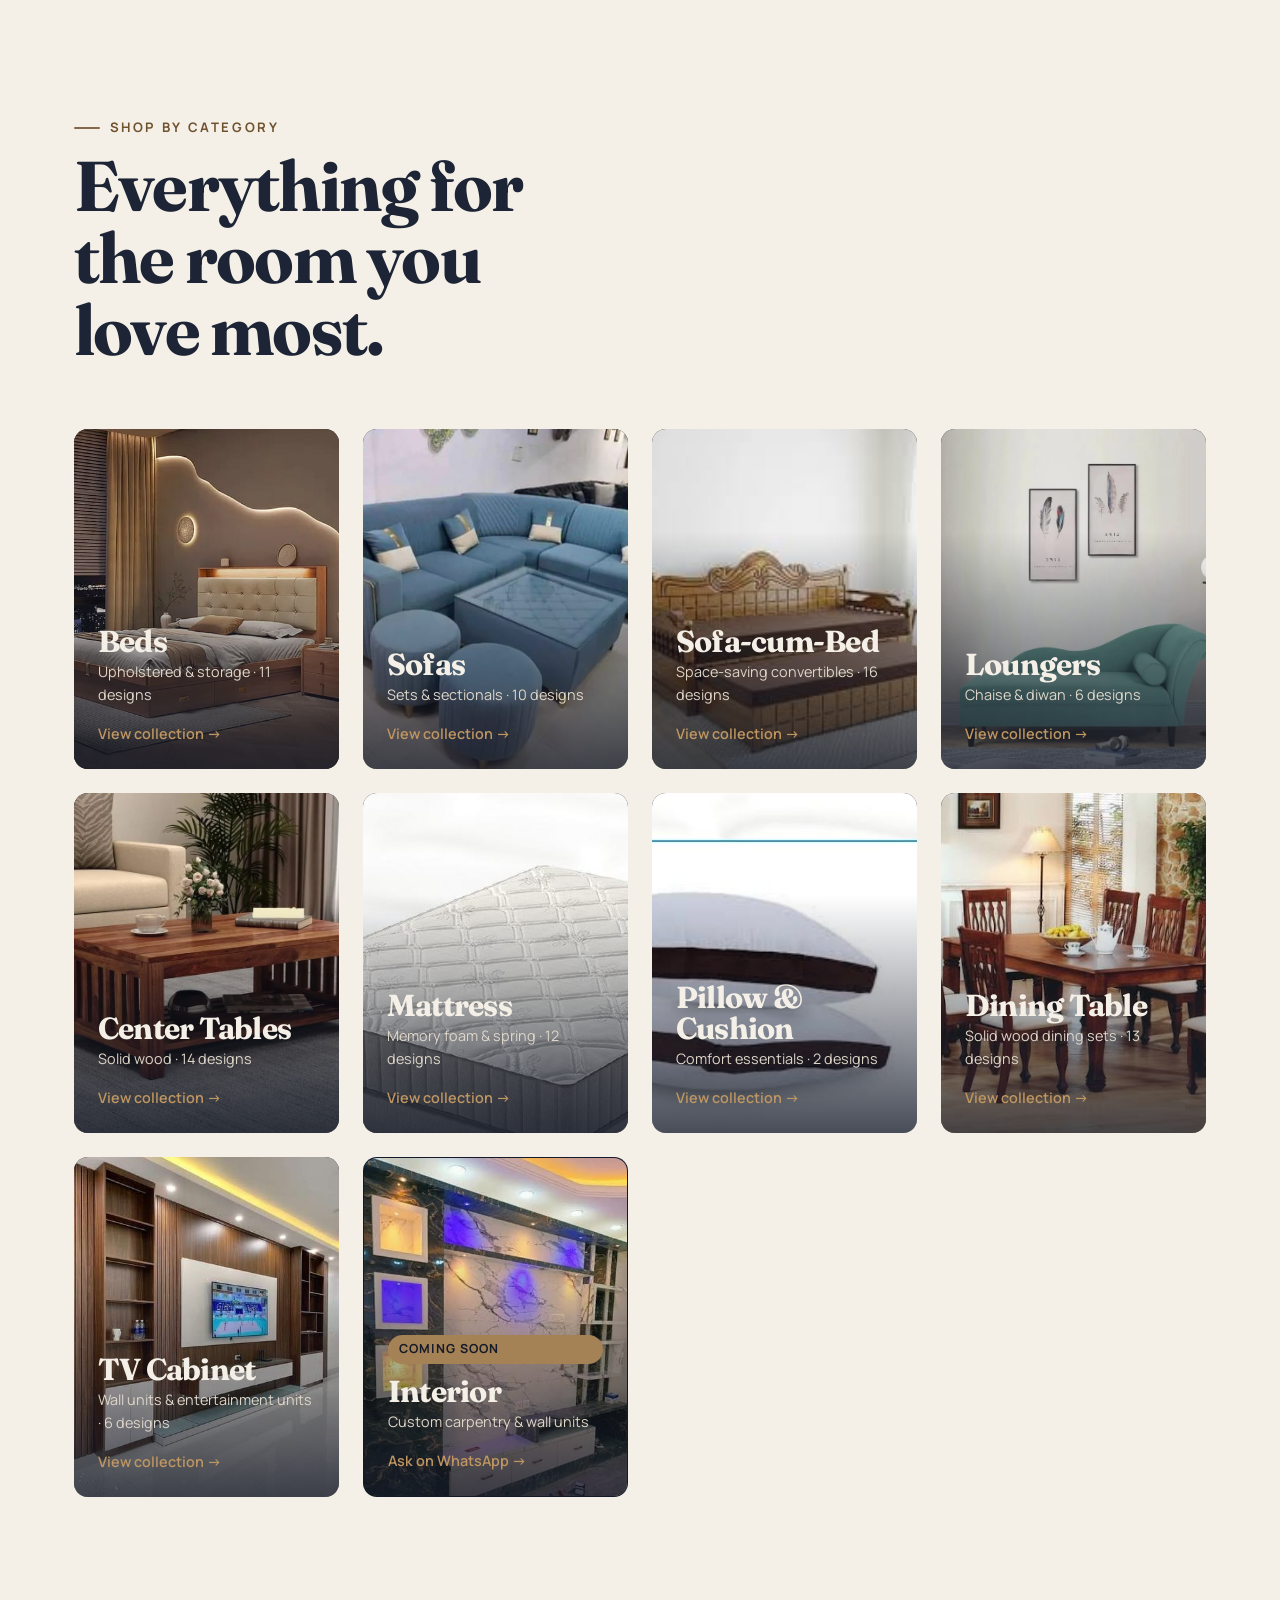
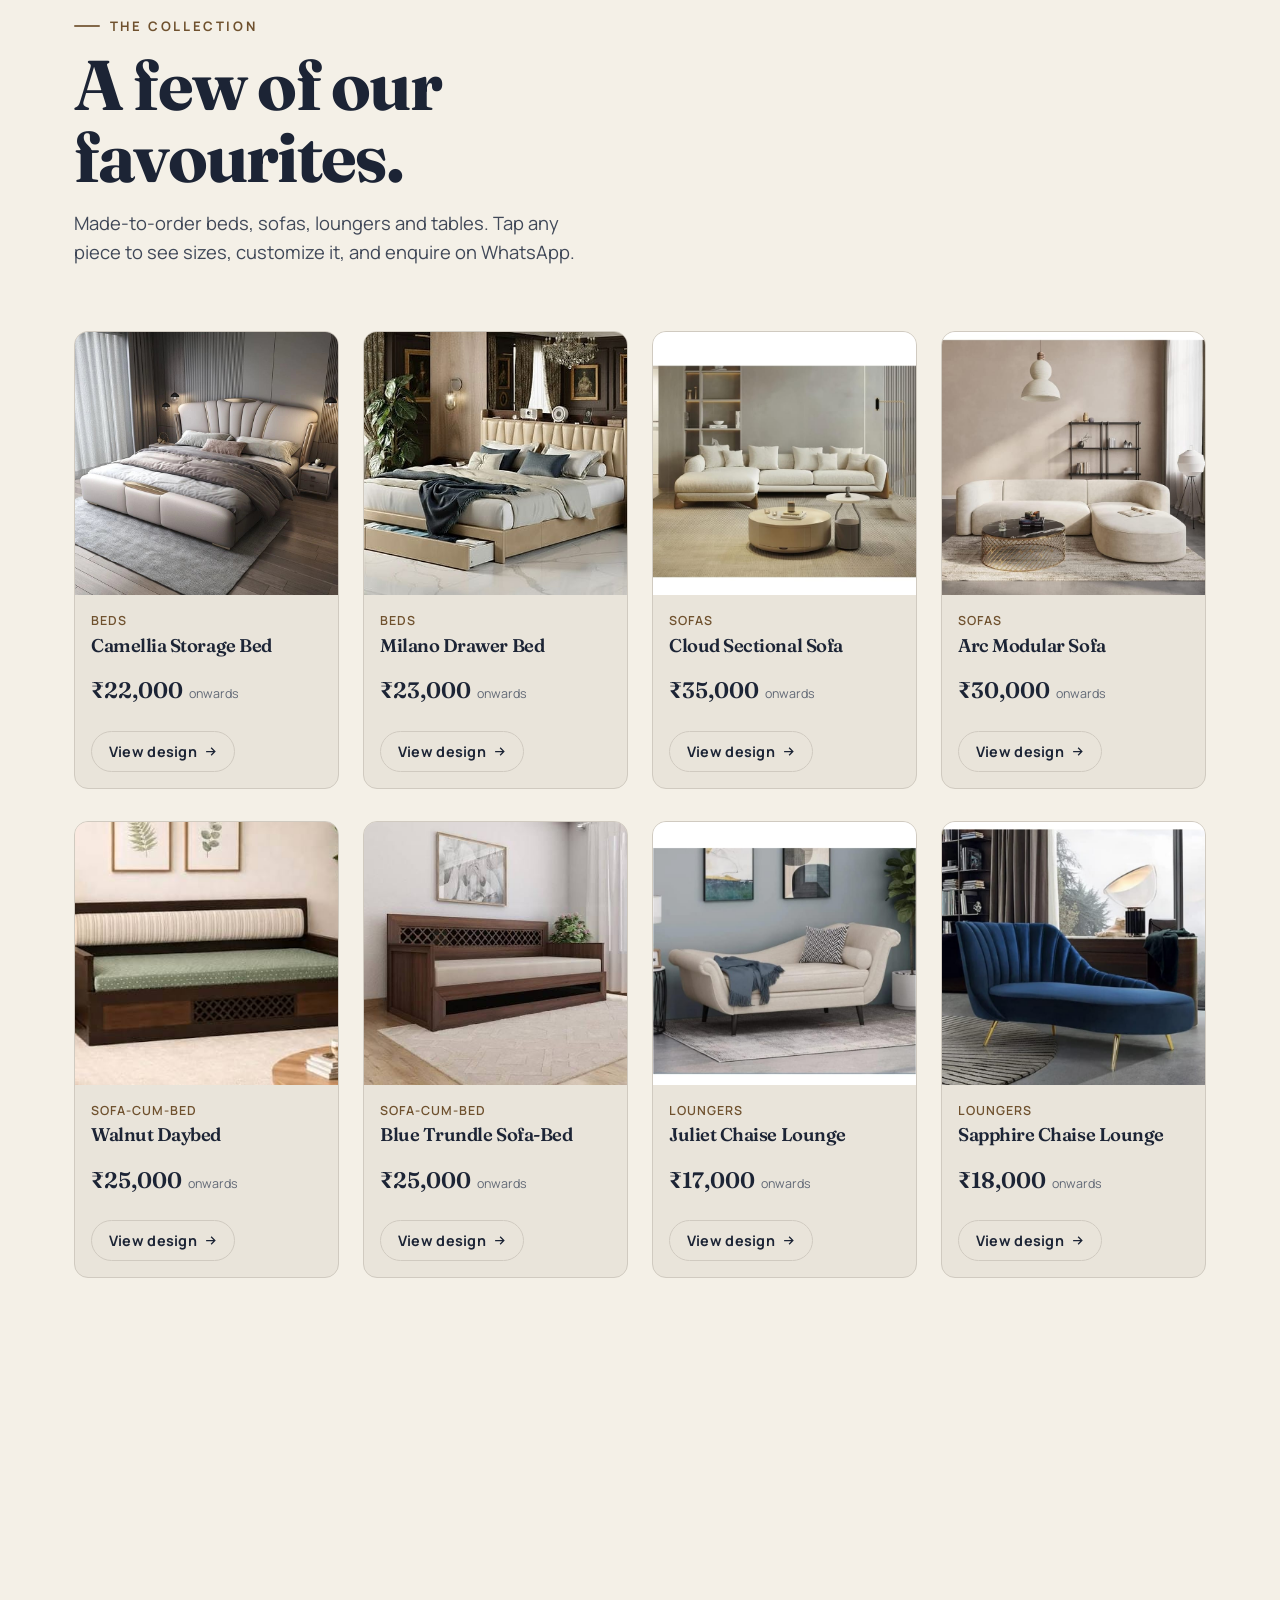
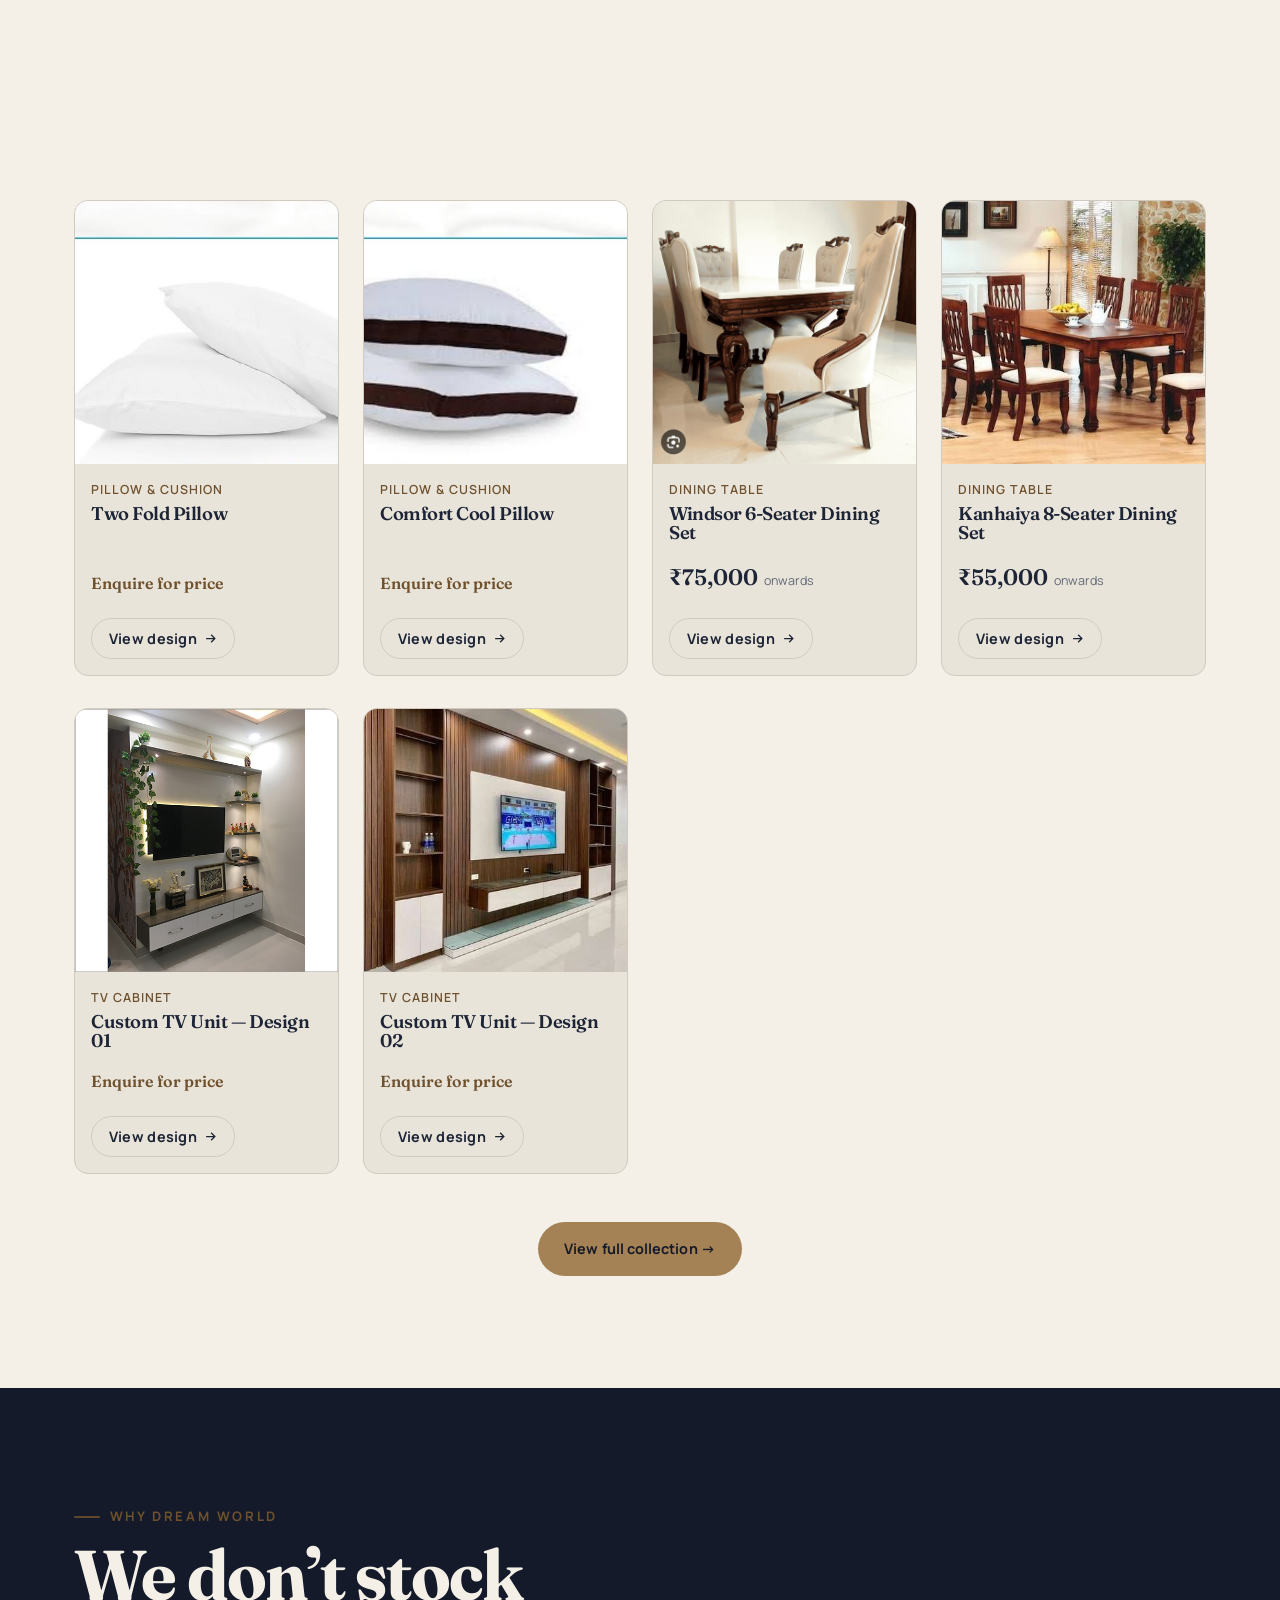
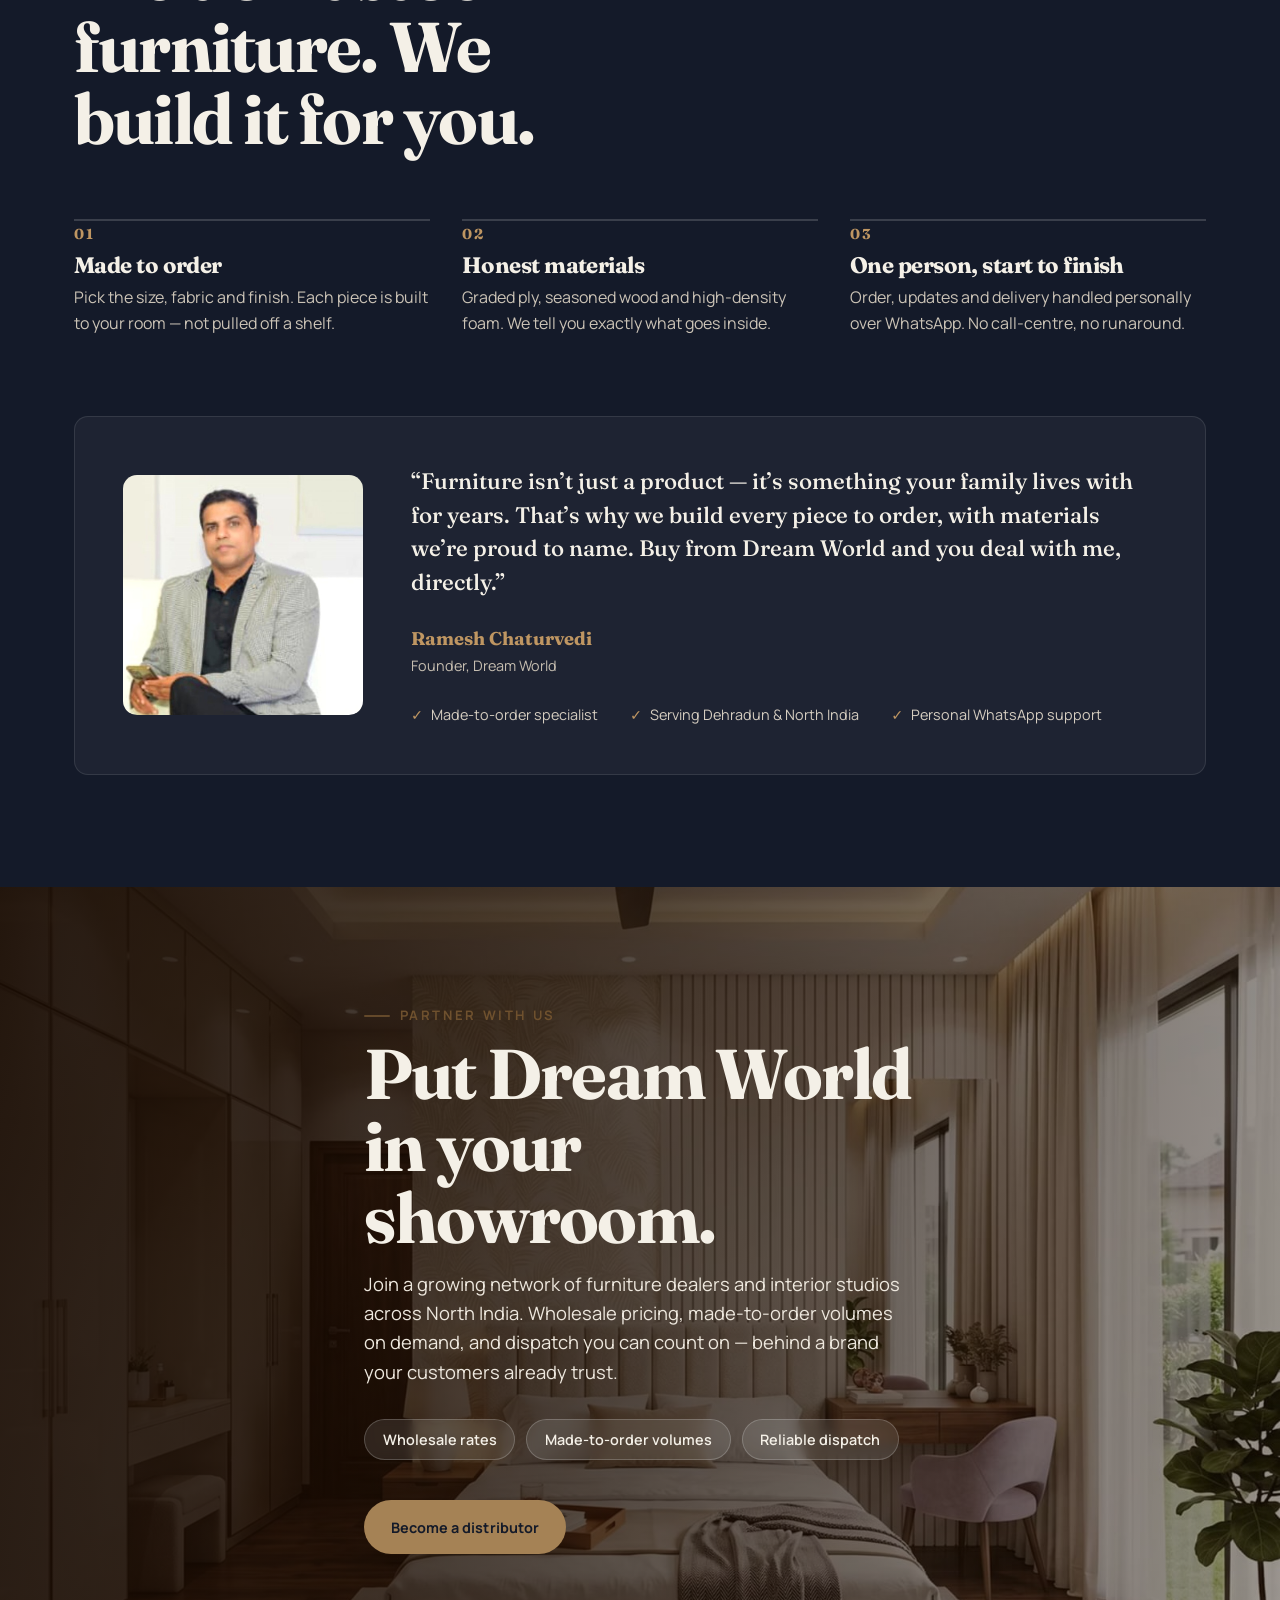
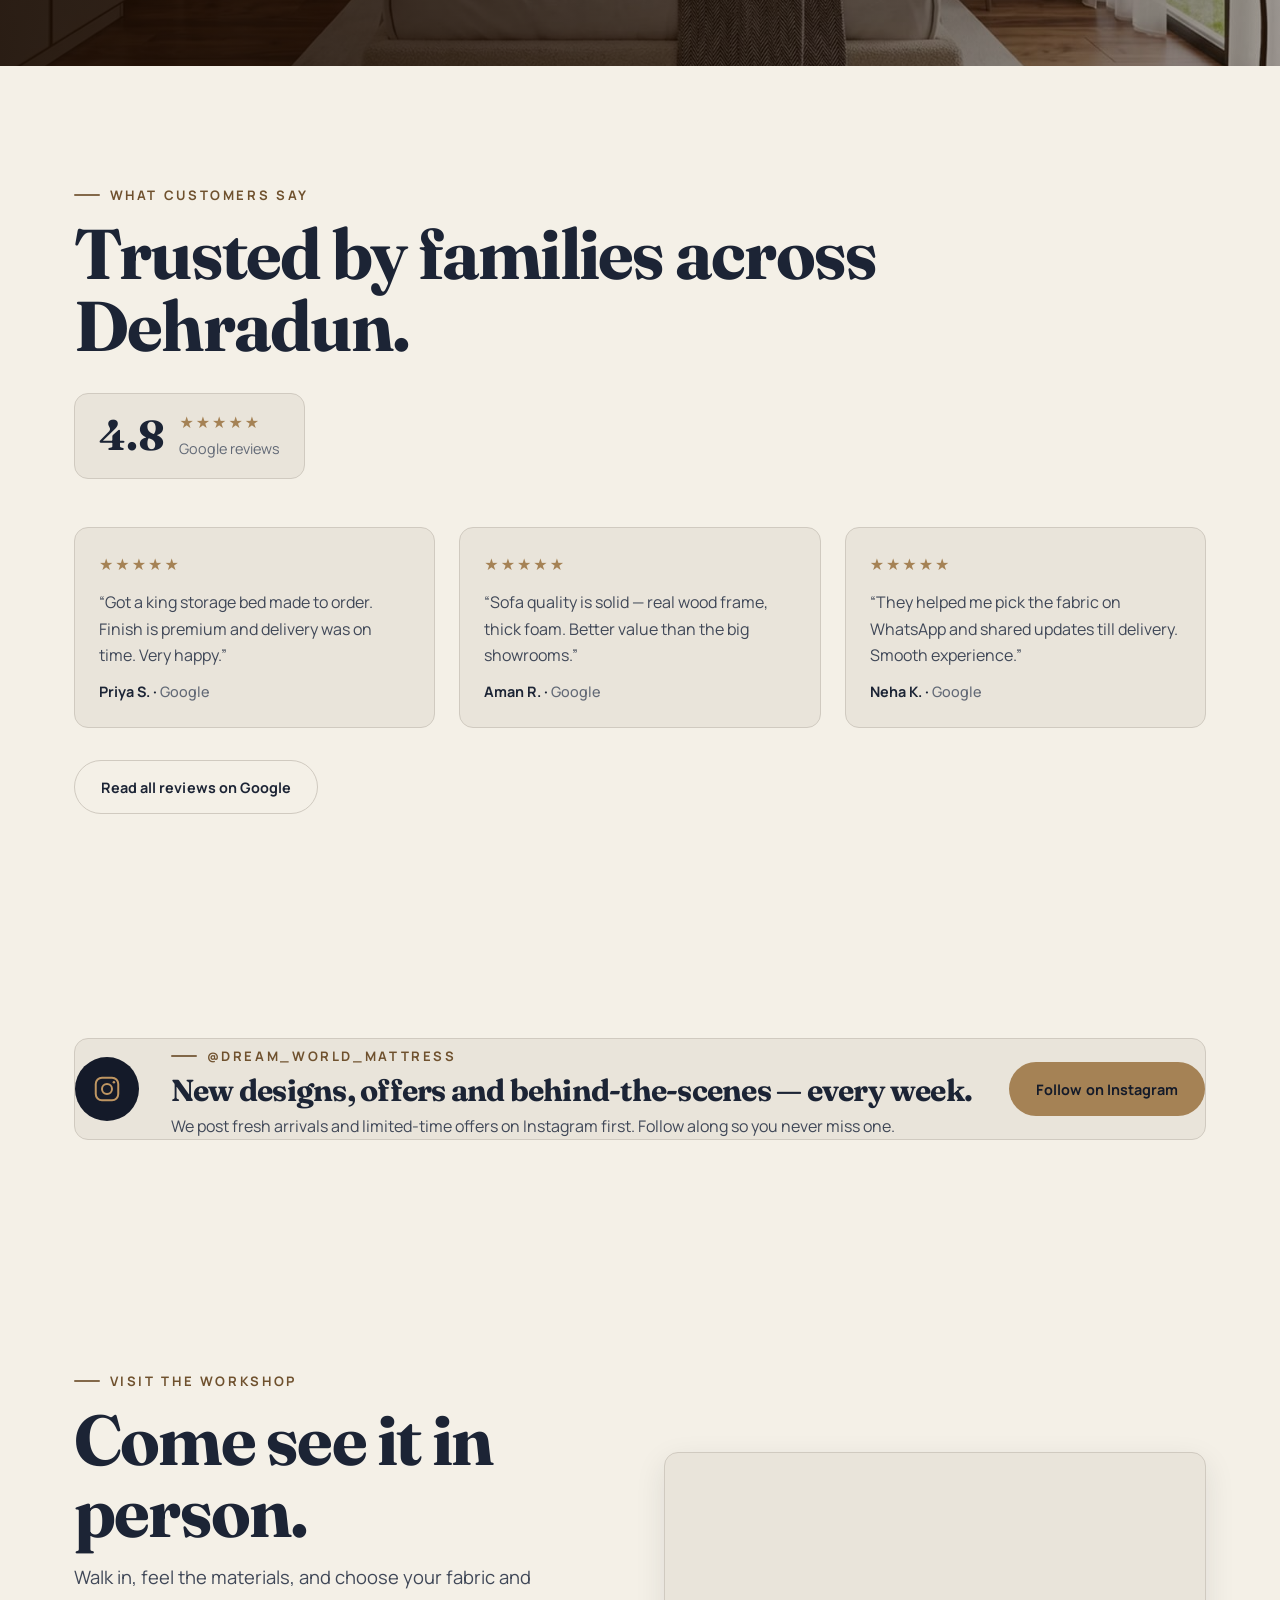
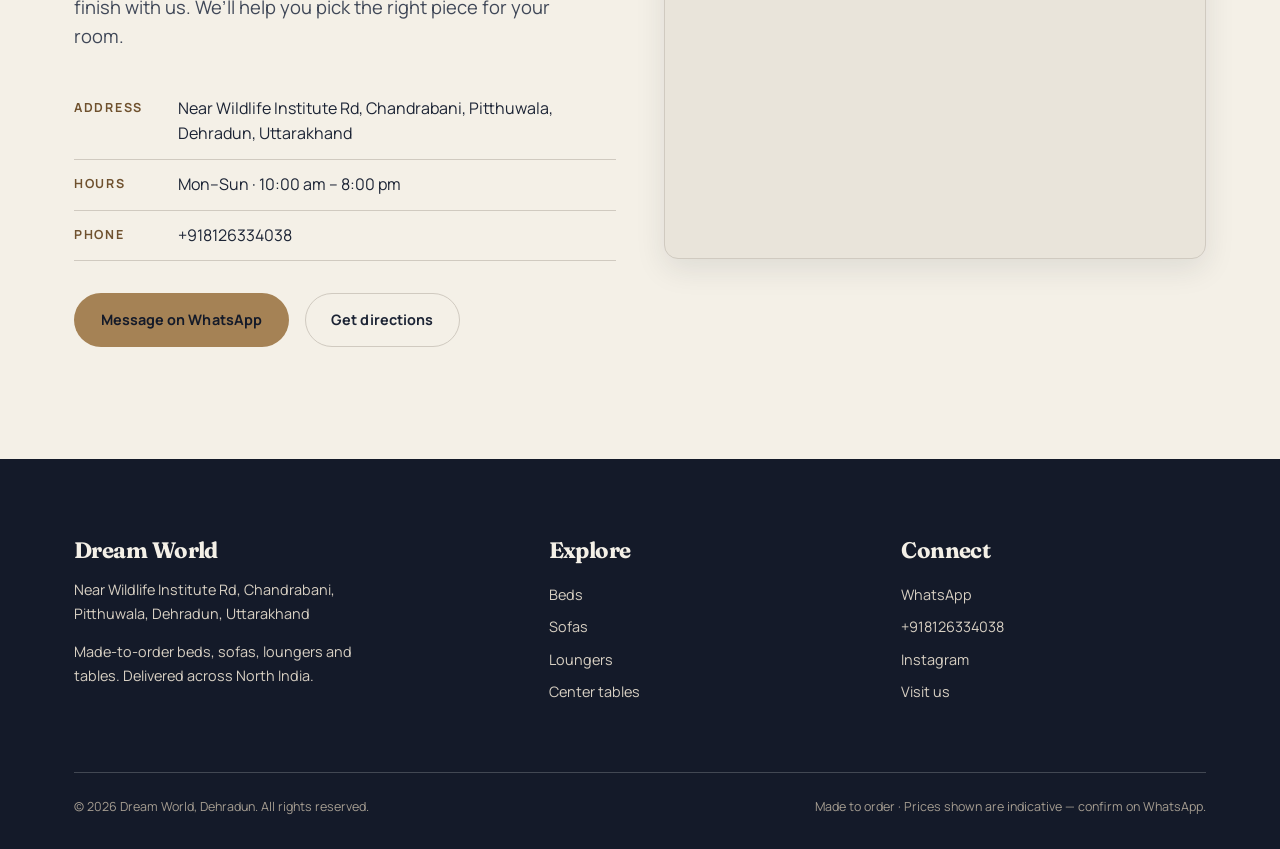
==== commit 3427e580: "fix: remove centered logo overlay from hero section Co-Authored-By: Claude Sonnet 5 <noreply@anthrop" ====
--- a/05_build/index.html
+++ b/05_build/index.html
@@ -8,7 +8,7 @@
 <link rel="preconnect" href="https://fonts.googleapis.com">
 <link rel="preconnect" href="https://fonts.gstatic.com" crossorigin>
 <link href="https://fonts.googleapis.com/css2?family=Fraunces:opsz,wght@9..144,500;9..144,600;9..144,700&family=Manrope:wght@400;500;600;700&display=swap" rel="stylesheet">
-<link rel="stylesheet" href="assets/css/site.css?v=23">
+<link rel="stylesheet" href="assets/css/site.css?v=25">
 </head>
 <body>
 <div id="header"></div>
@@ -24,8 +24,6 @@
     </div>
     <div class="hero-scrim" aria-hidden="true"></div>
     <div class="wrap hero-content">
-      <img class="hero-logo hero-rise" src="assets/img/brand/logo.png" alt="Dream World"
-           onerror="this.outerHTML='&lt;span class=&quot;hero-logo-fallback hero-rise&quot;&gt;DREAM WORLD&lt;/span&gt;'">
       <span class="eyebrow hero-eyebrow hero-rise hero-rise-2">Handcrafted in Dehradun</span>
       <h1 class="hero-rise hero-rise-3">Furniture built for a <em>lifetime</em>.</h1>
       <p class="lede hero-rise hero-rise-4">Made-to-order beds, sofas and loungers. Real wood, honest craft, delivered to your home.</p>
@@ -193,7 +191,7 @@
 </main>
 
 <div id="footer"></div>
-<script src="assets/js/data.js?v=23"></script>
-<script src="assets/js/site.js?v=23"></script>
+<script src="assets/js/data.js?v=25"></script>
+<script src="assets/js/site.js?v=25"></script>
 </body>
 </html>
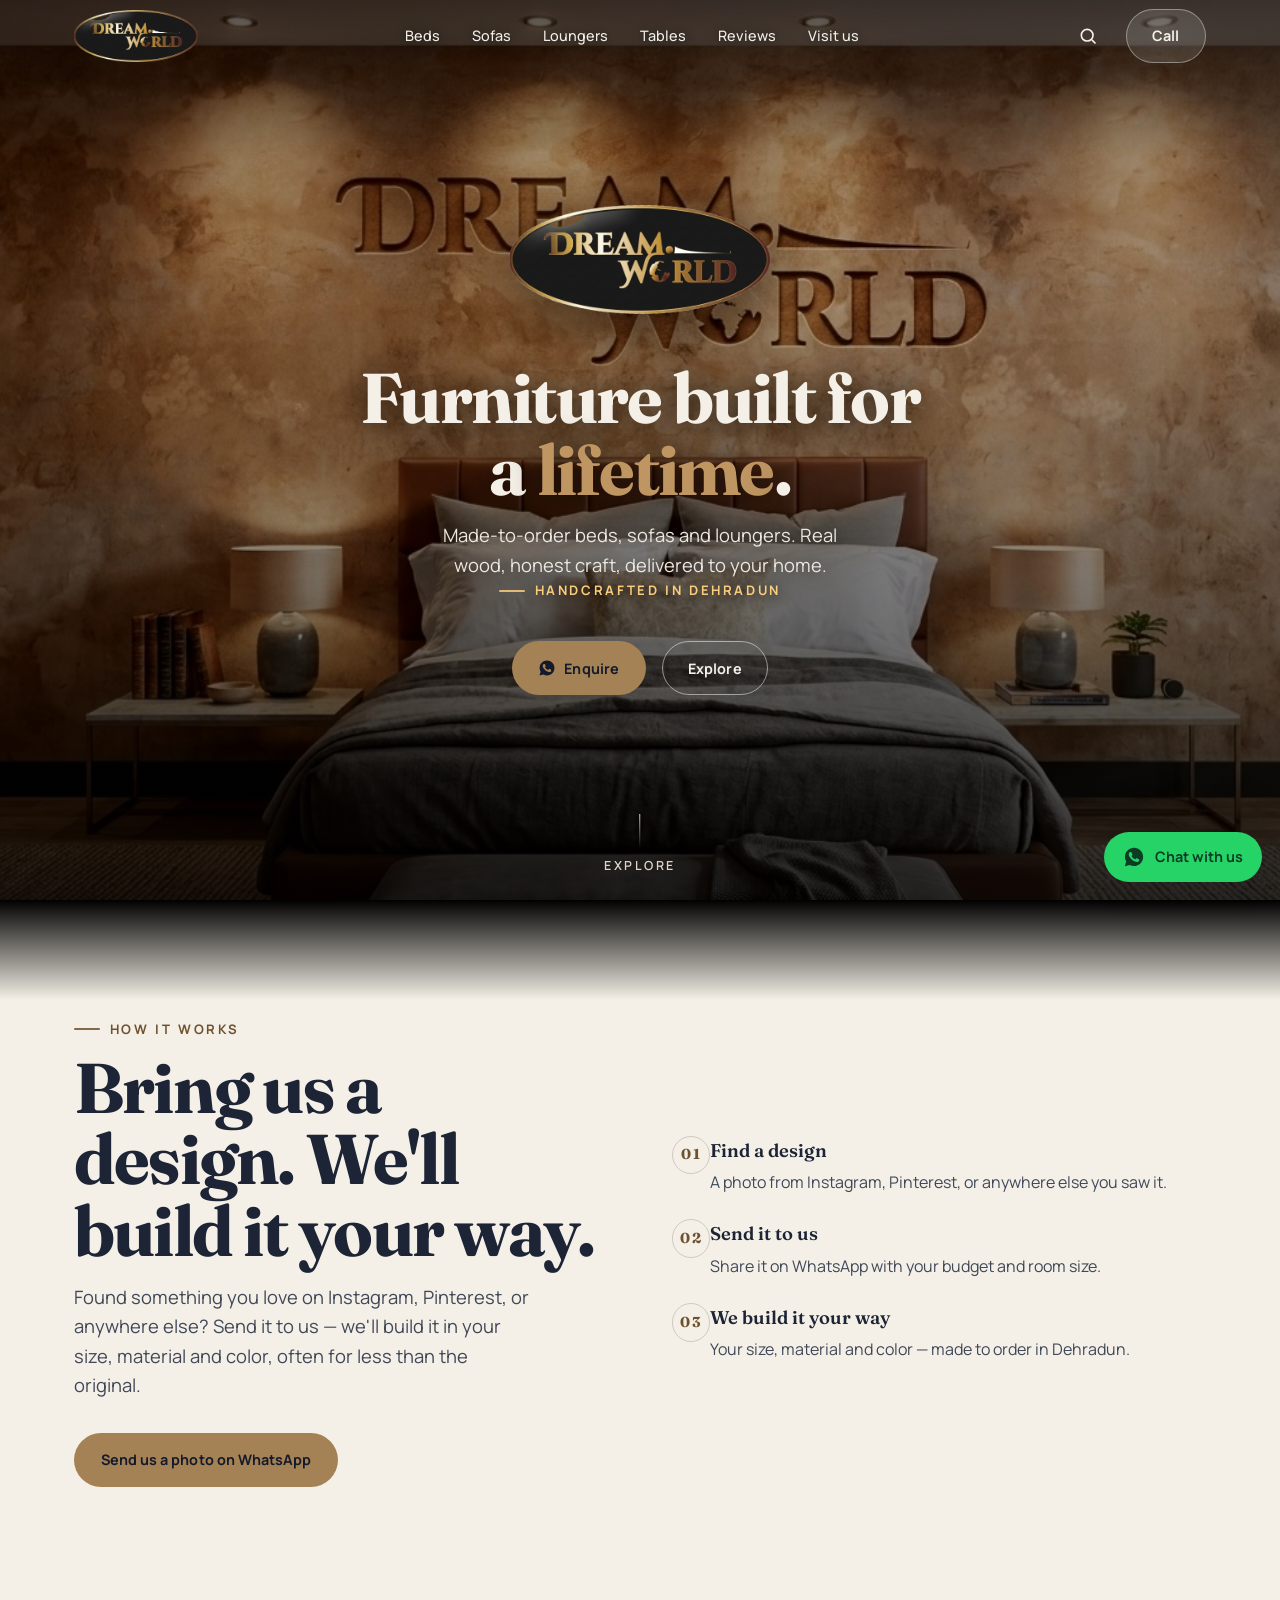
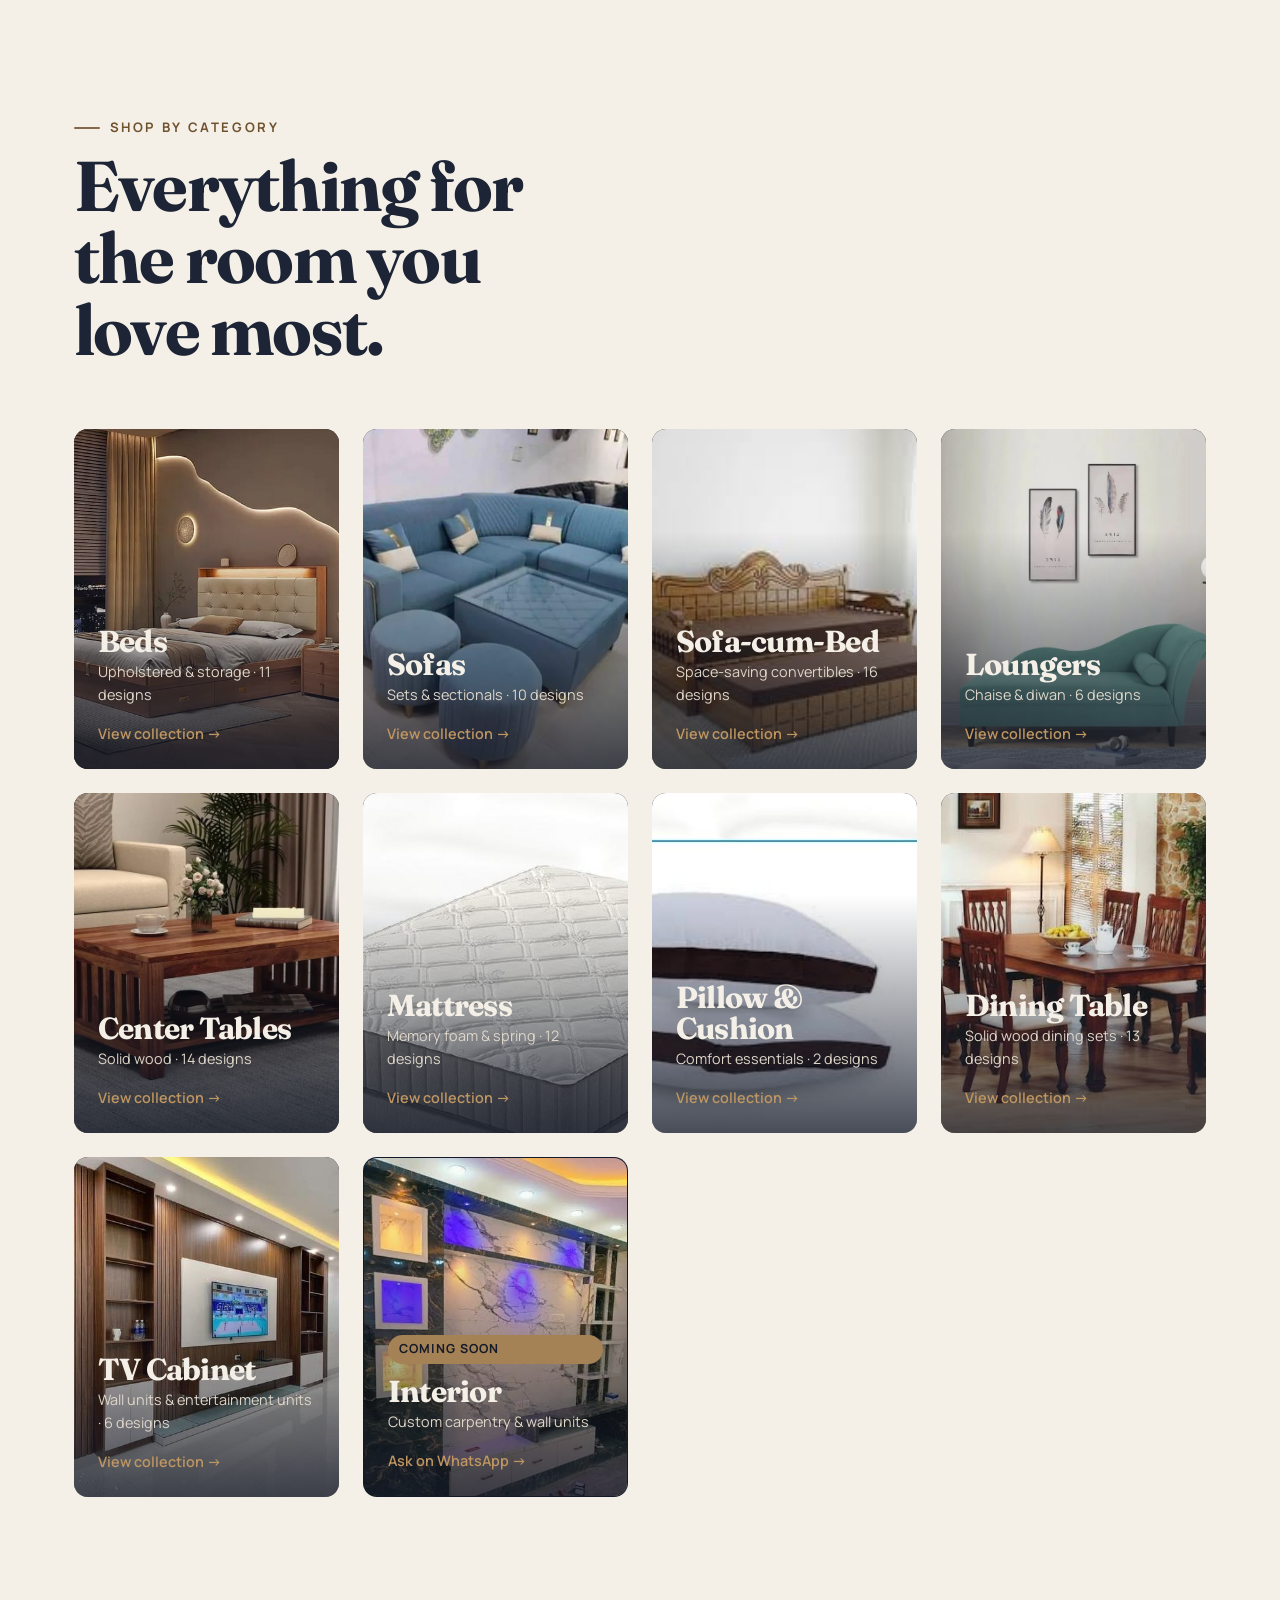
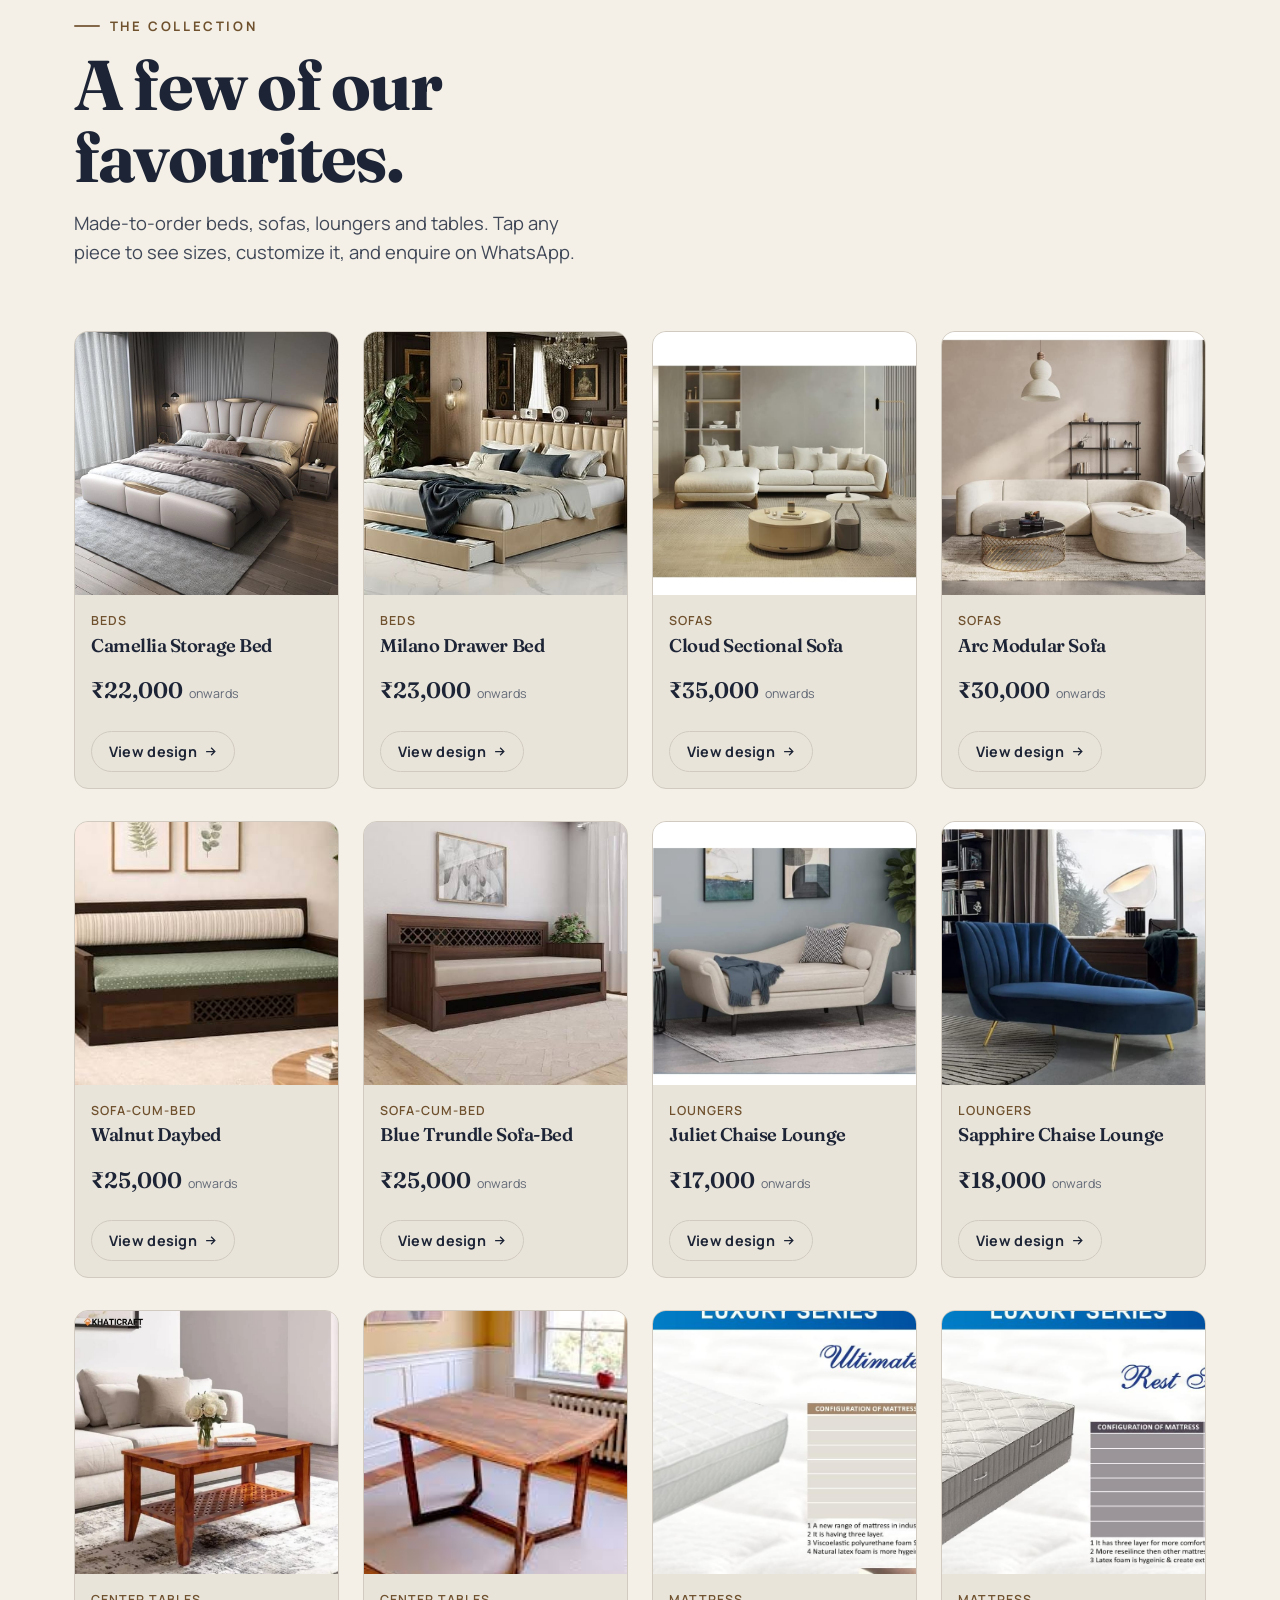
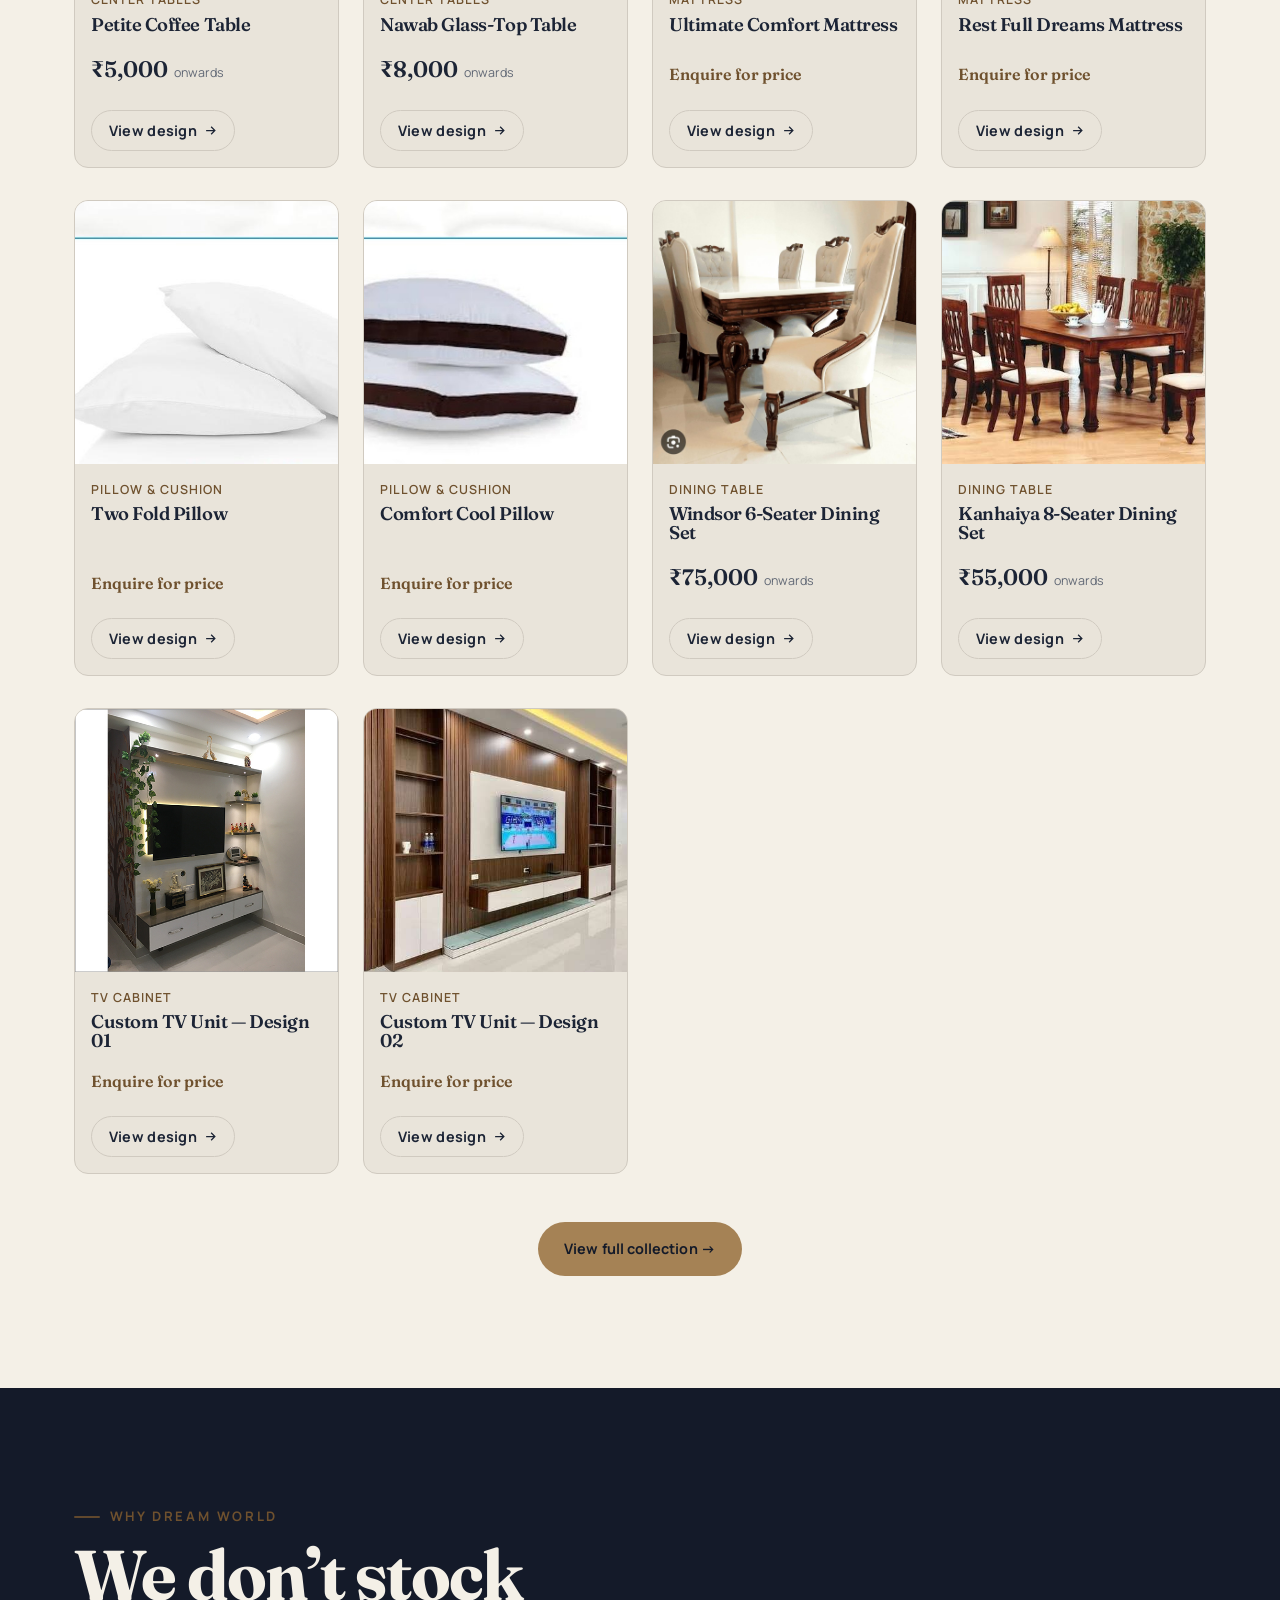
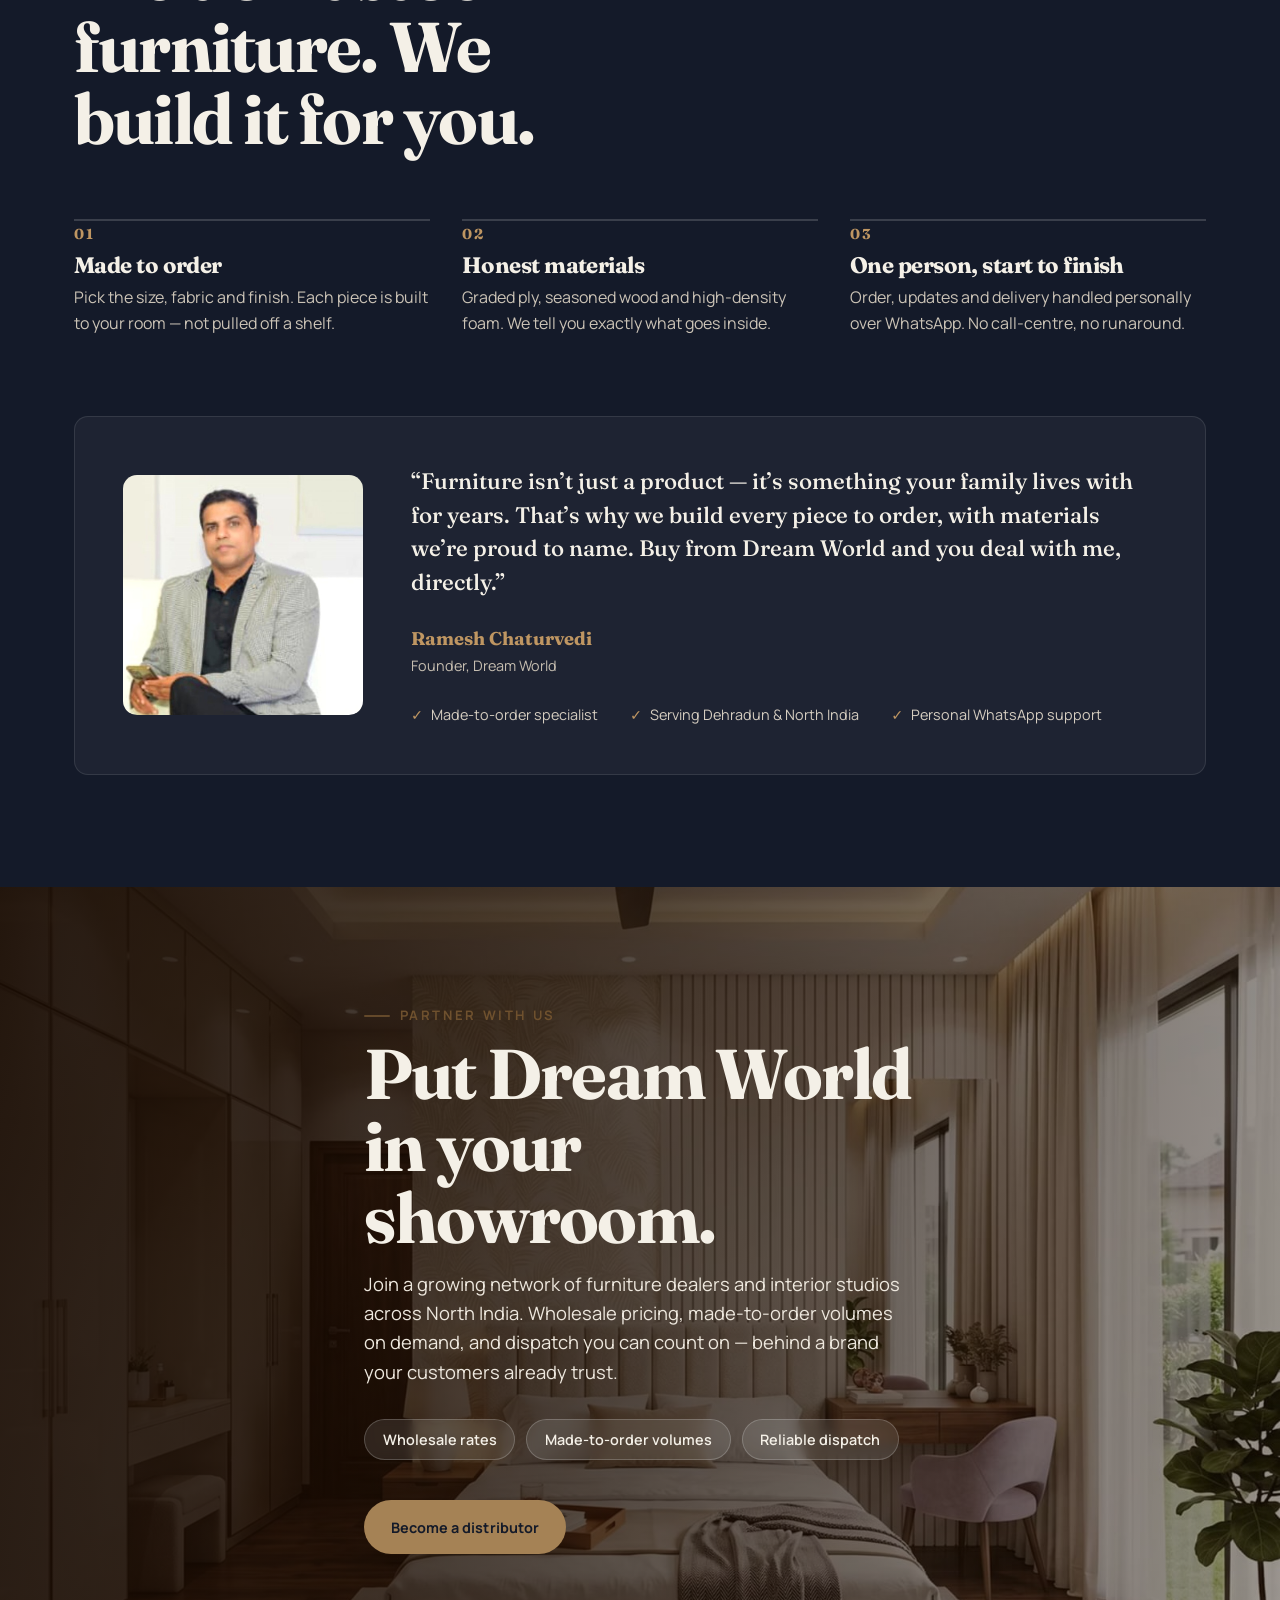
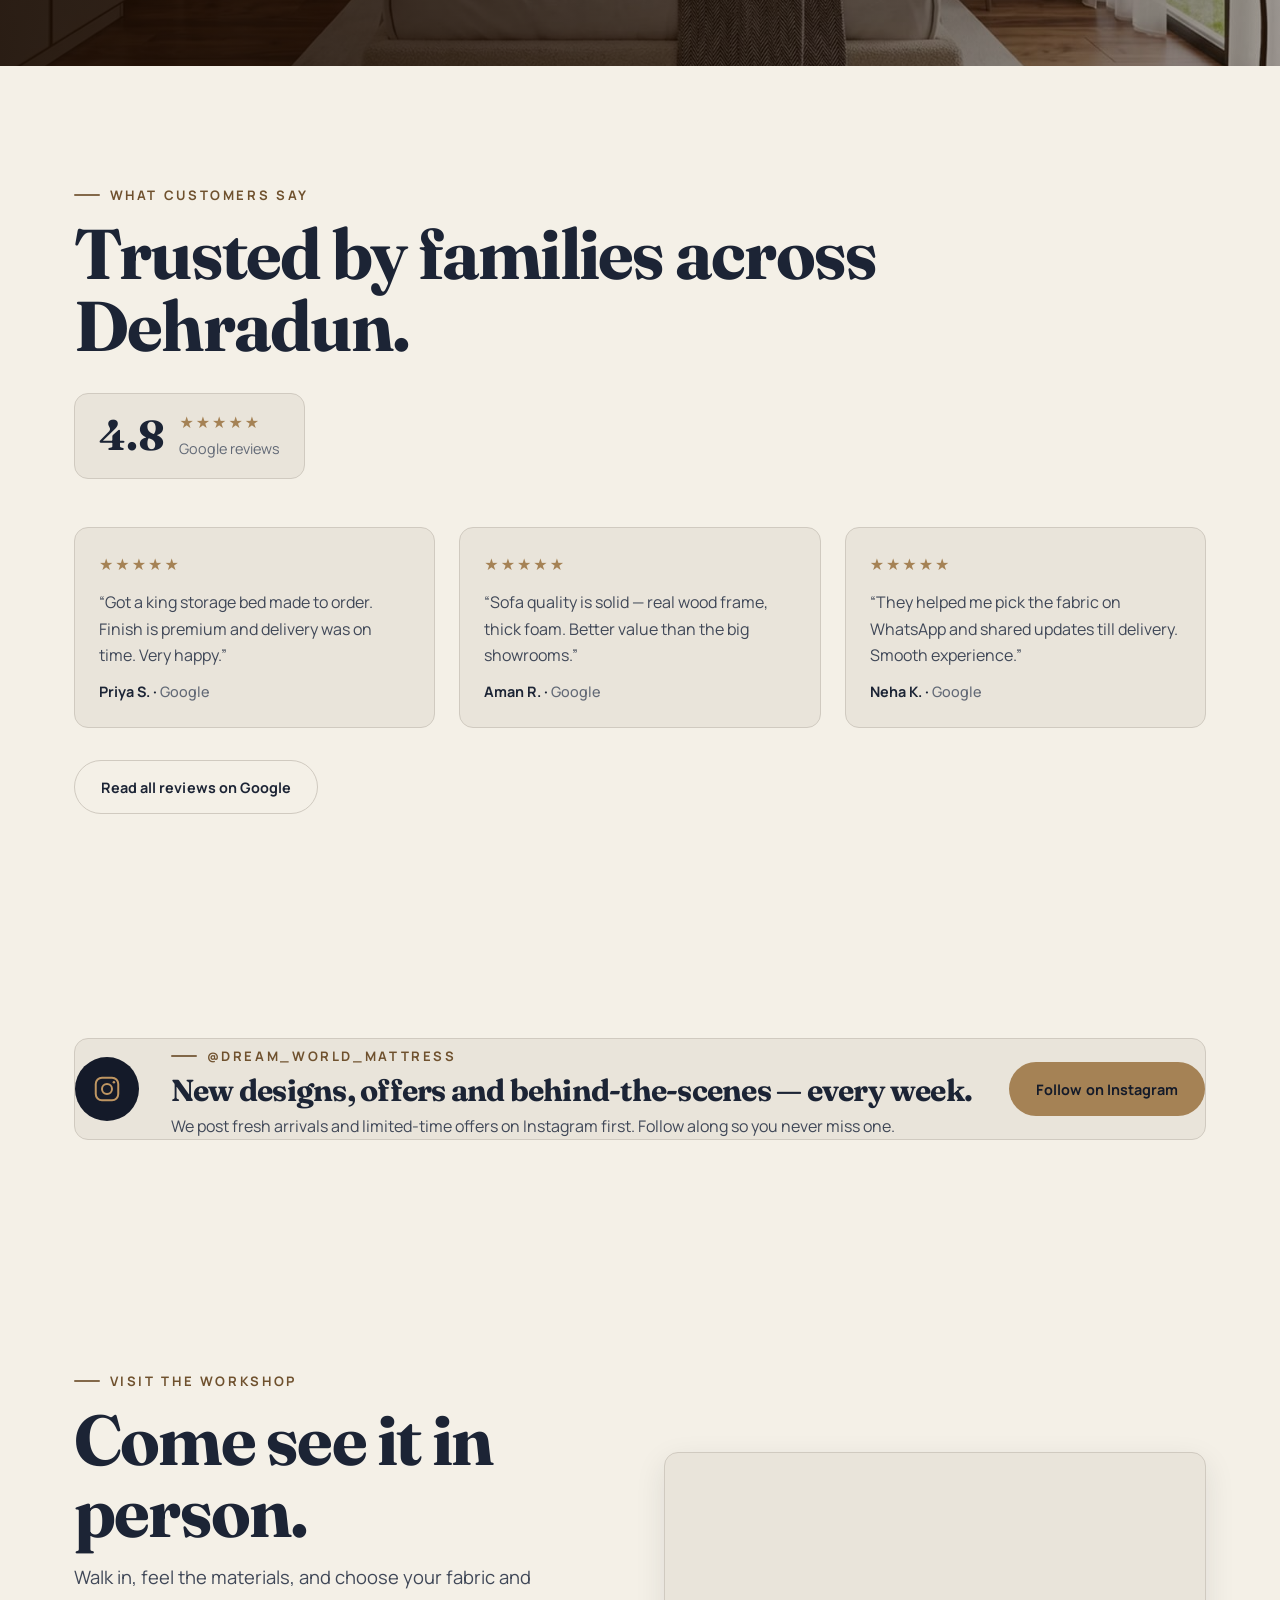
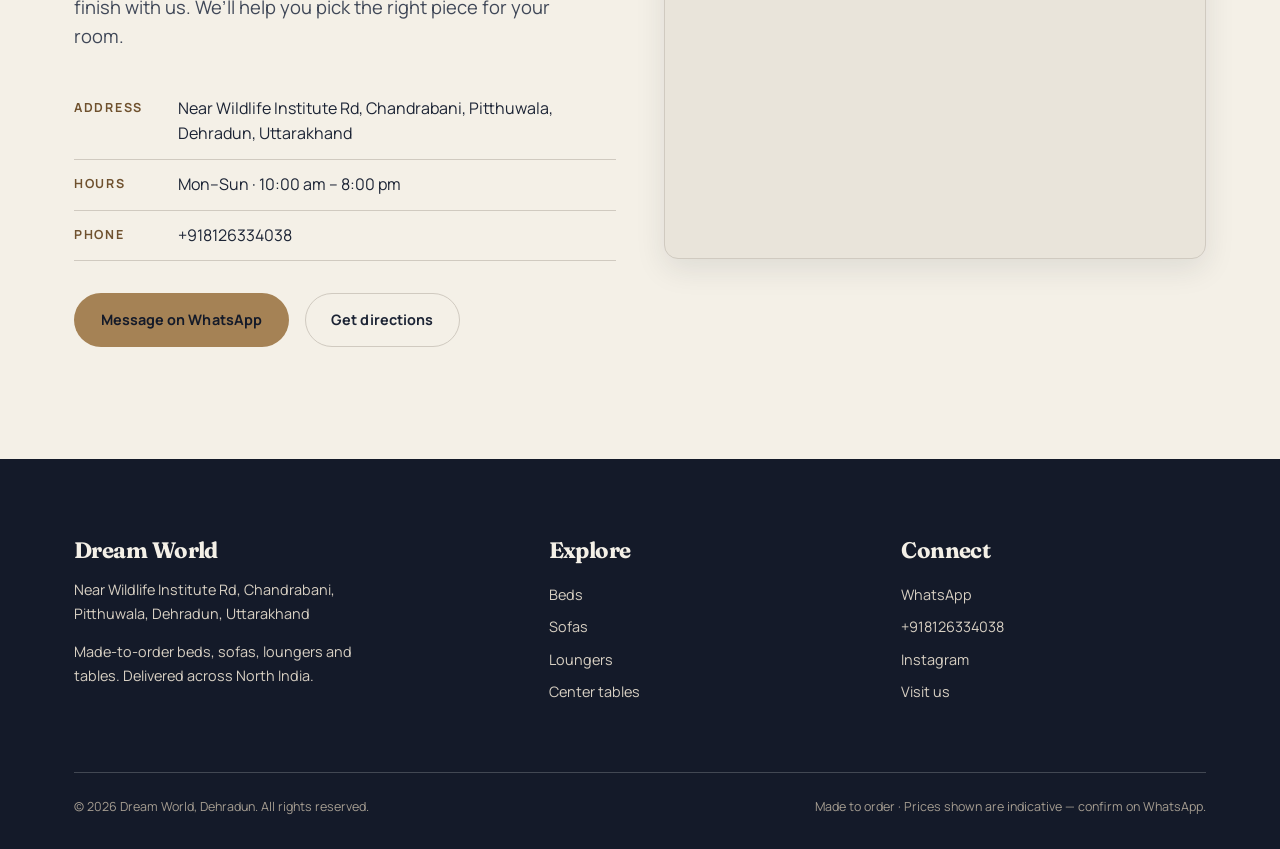
==== commit a6e39e5e: "fix: restore hero logo, reflow desktop layout so text clears it Mobile keeps original stacking order" ====
--- a/05_build/index.html
+++ b/05_build/index.html
@@ -24,6 +24,8 @@
     </div>
     <div class="hero-scrim" aria-hidden="true"></div>
     <div class="wrap hero-content">
+      <img class="hero-logo hero-rise" src="assets/img/brand/logo.png" alt="Dream World"
+           onerror="this.outerHTML='&lt;span class=&quot;hero-logo-fallback hero-rise&quot;&gt;DREAM WORLD&lt;/span&gt;'">
       <span class="eyebrow hero-eyebrow hero-rise hero-rise-2">Handcrafted in Dehradun</span>
       <h1 class="hero-rise hero-rise-3">Furniture built for a <em>lifetime</em>.</h1>
       <p class="lede hero-rise hero-rise-4">Made-to-order beds, sofas and loungers. Real wood, honest craft, delivered to your home.</p>
--- a/05_build/assets/css/site.css
+++ b/05_build/assets/css/site.css
@@ -127,6 +127,16 @@
 .hero .lede{margin-top:var(--space-4);font-size:var(--text-lg);font-weight:400;
   color:oklch(93% .012 78);max-width:40ch;text-shadow:0 1px 16px oklch(7% .02 40 / .65)}
 .hero-actions{margin-top:var(--space-8);display:flex;gap:var(--space-4);flex-wrap:wrap;justify-content:center}
+/* desktop only: keep logo clear of the headline, move the eyebrow line down
+   near the CTAs instead of crowding the logo — mobile stacking is unaffected */
+@media (min-width:961px){
+  .hero h1{margin-top:var(--space-12)}
+  .hero-eyebrow{order:4;margin-top:0;margin-bottom:var(--space-2)}
+  .hero .lede{order:3}
+  .hero-actions{order:5}
+  .hero h1{order:2}
+  .hero-logo{order:1}
+}
 /* seamless hand-off from the dark hero into the section that follows —
    the section fades in from the hero's own dark tone instead of a hard cut */
 .hero-bridge{position:relative;isolation:isolate}
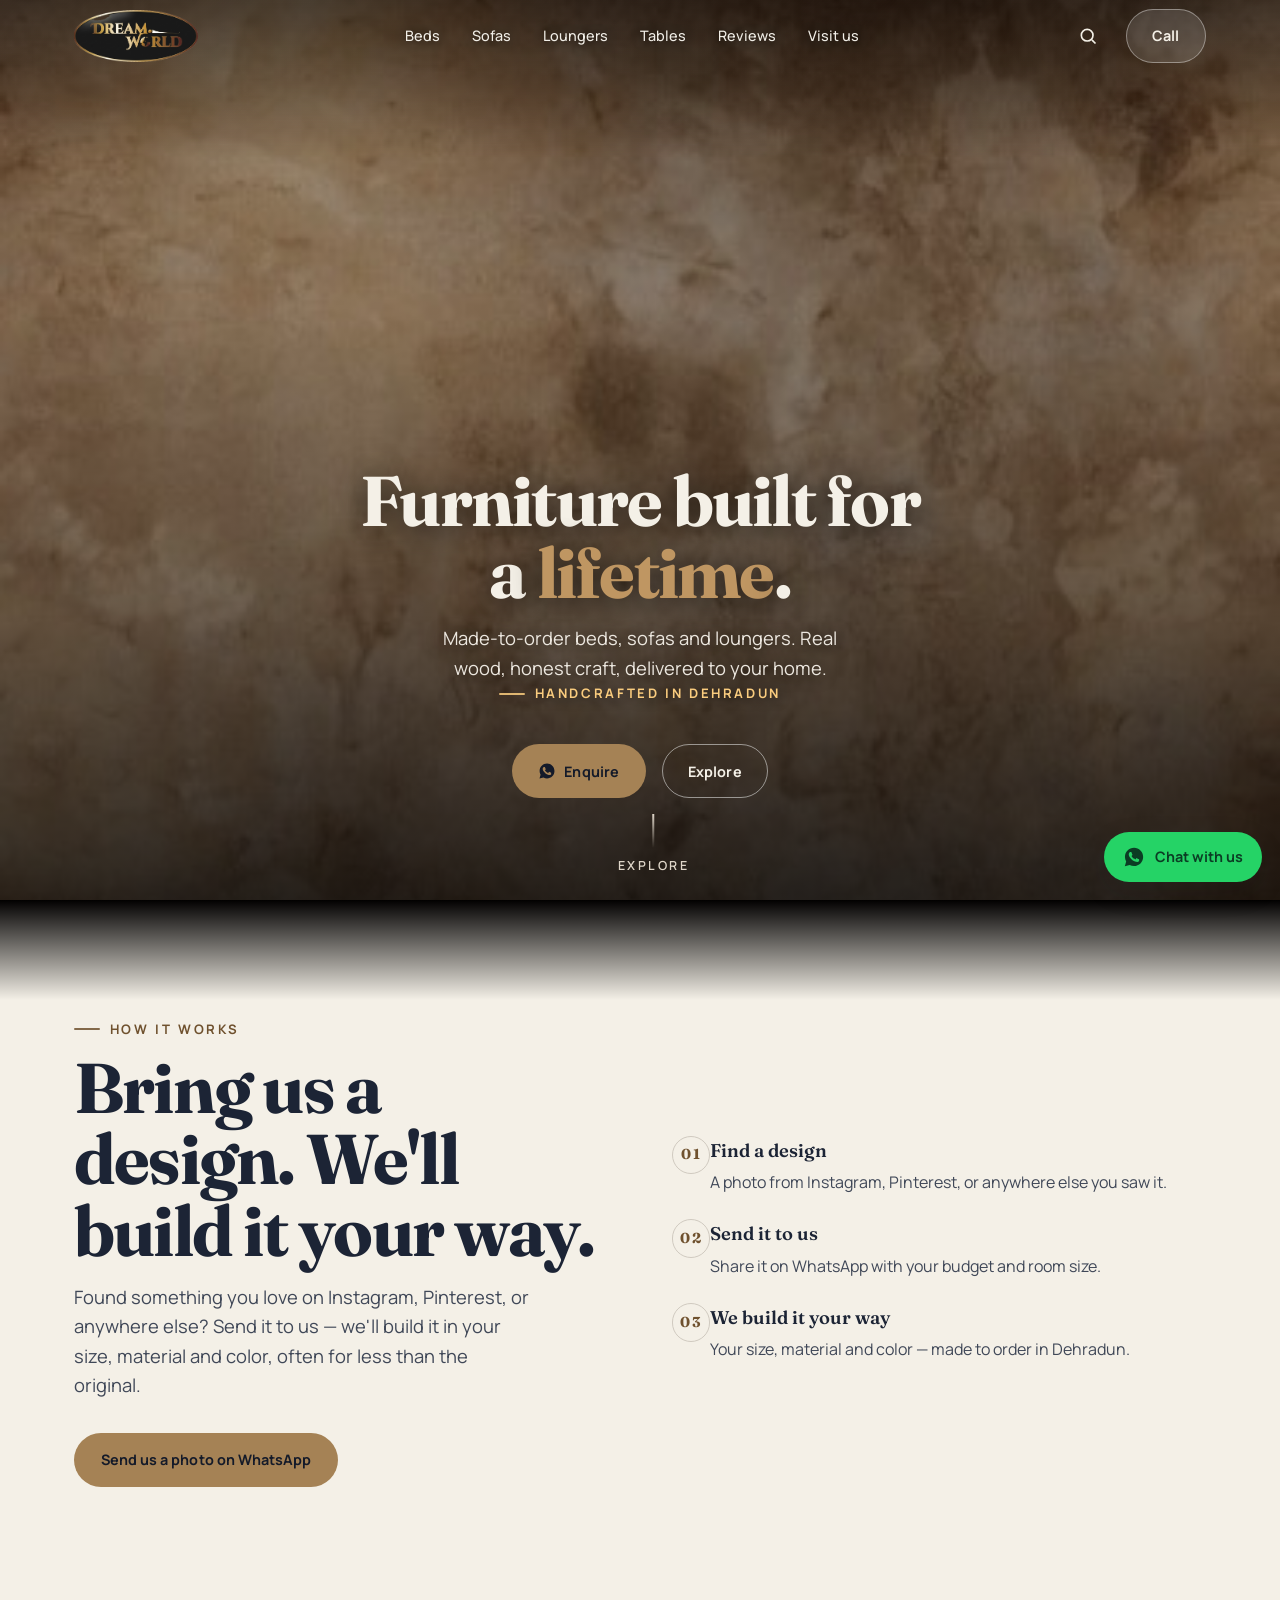
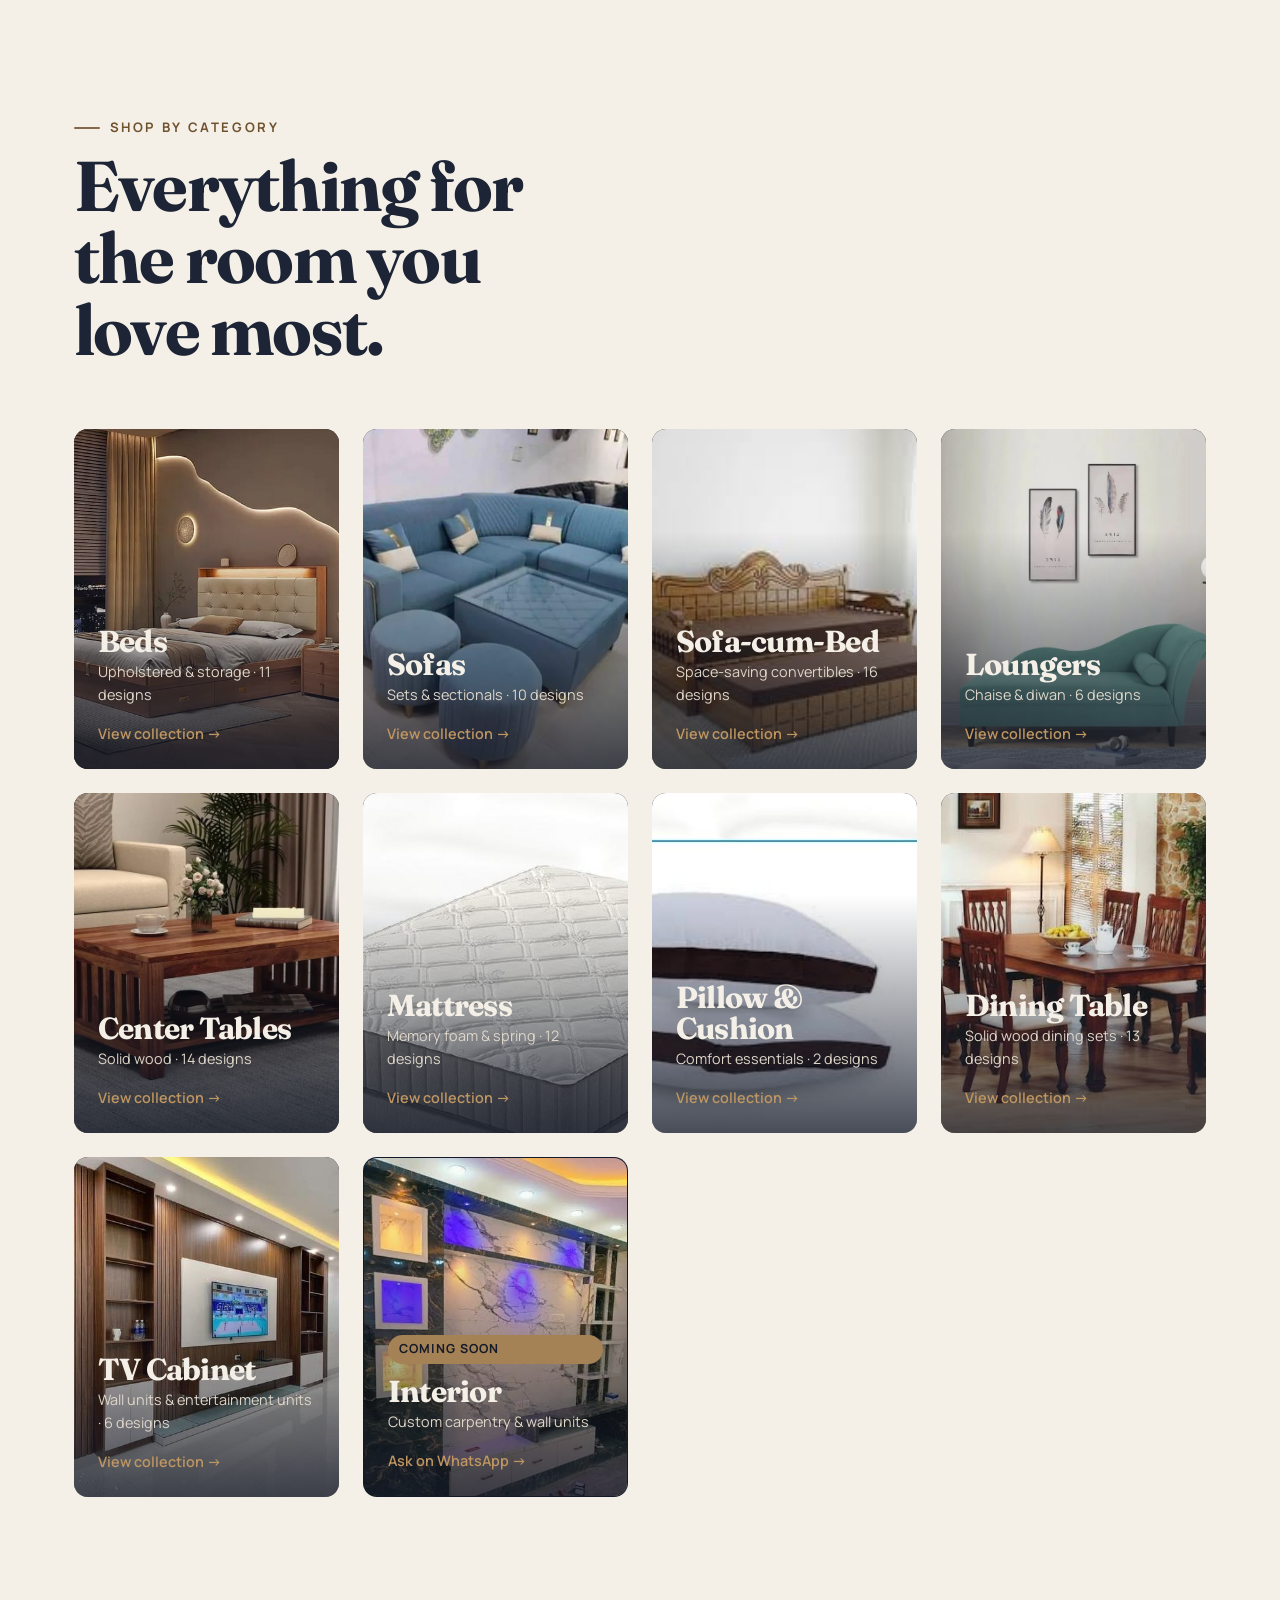
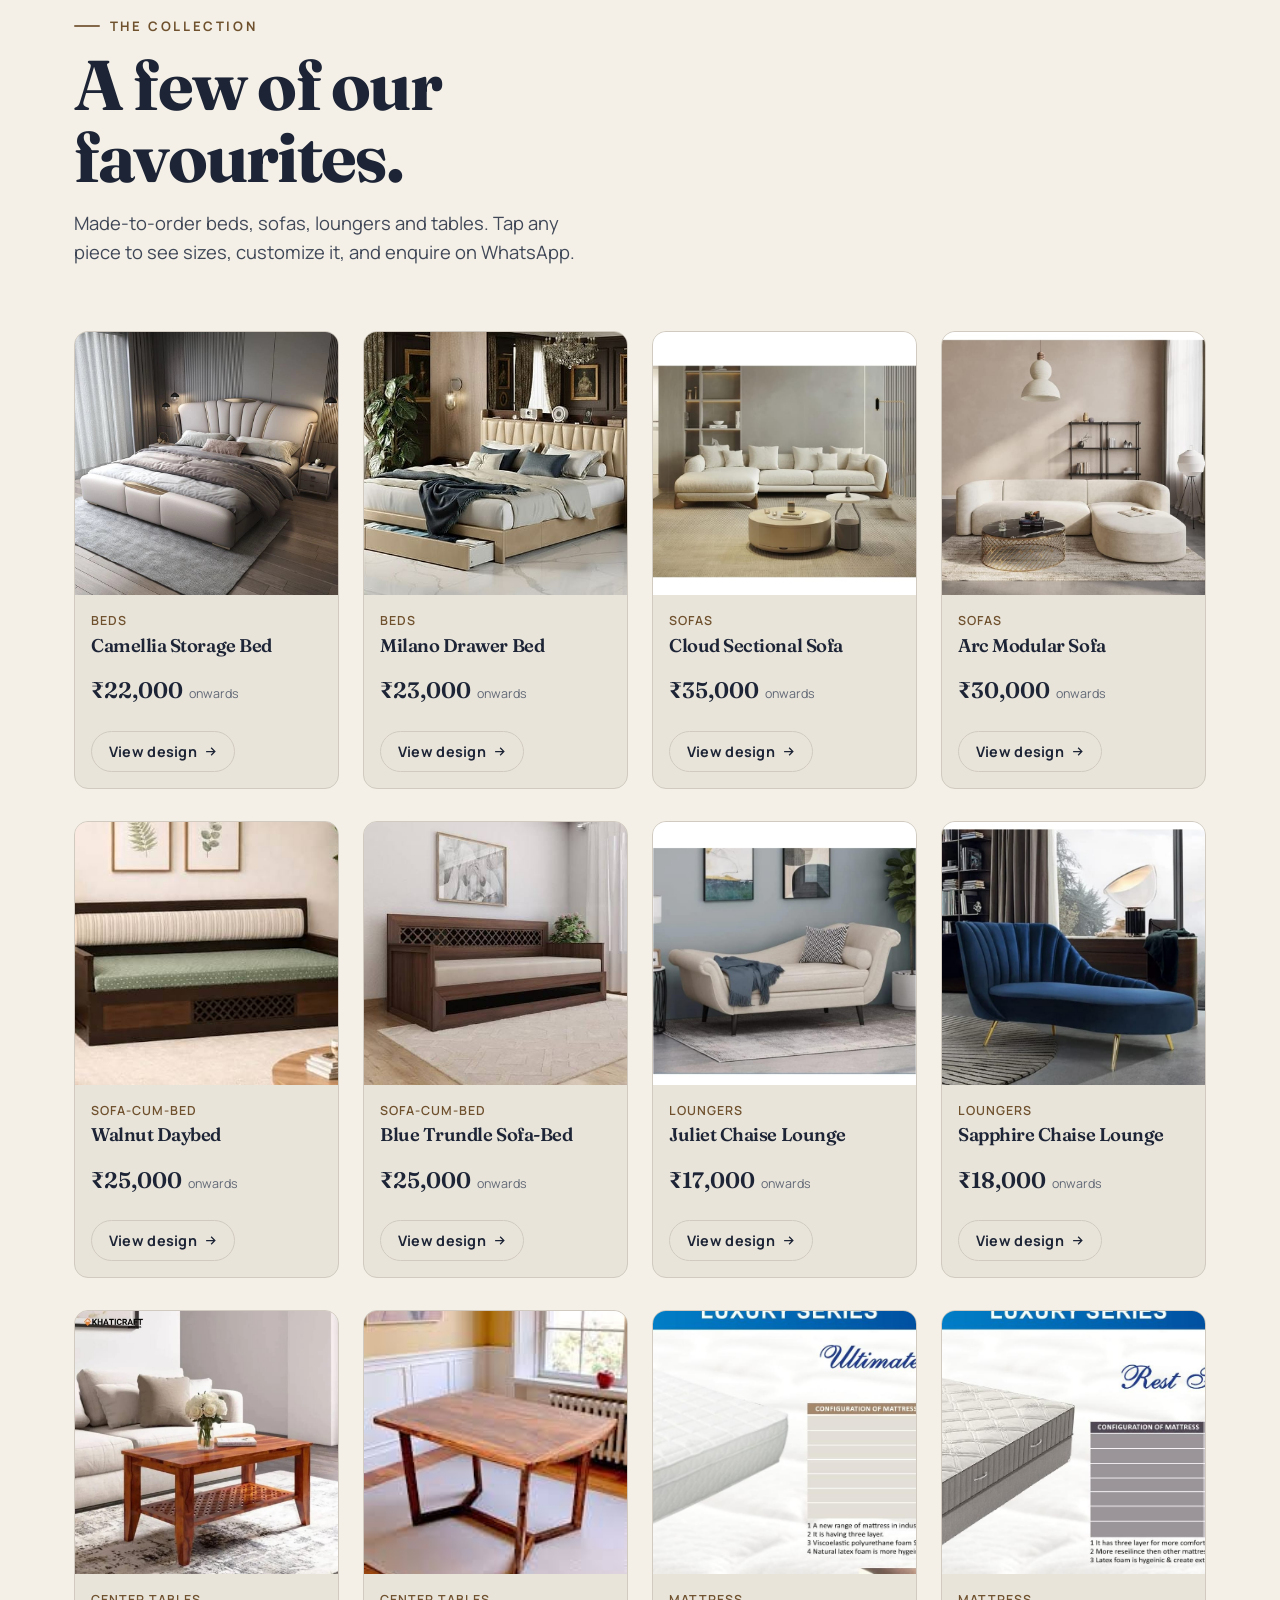
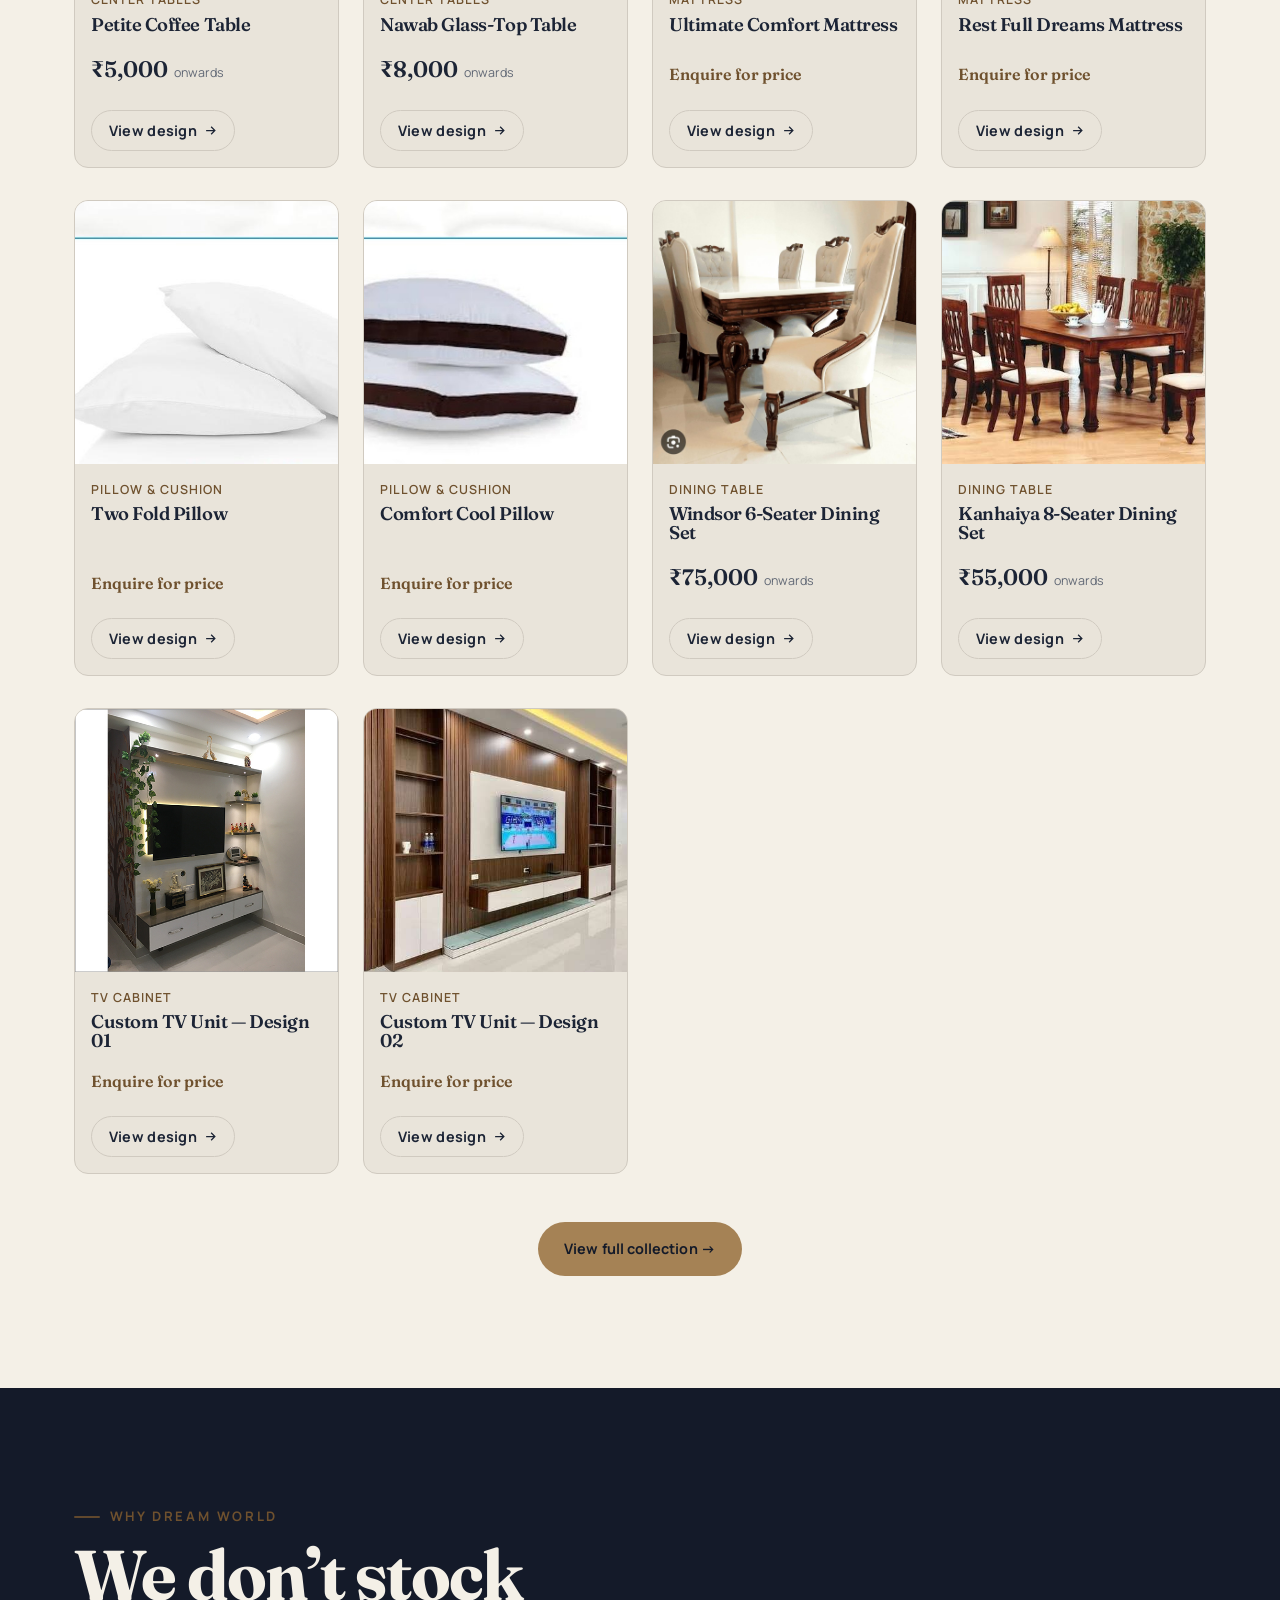
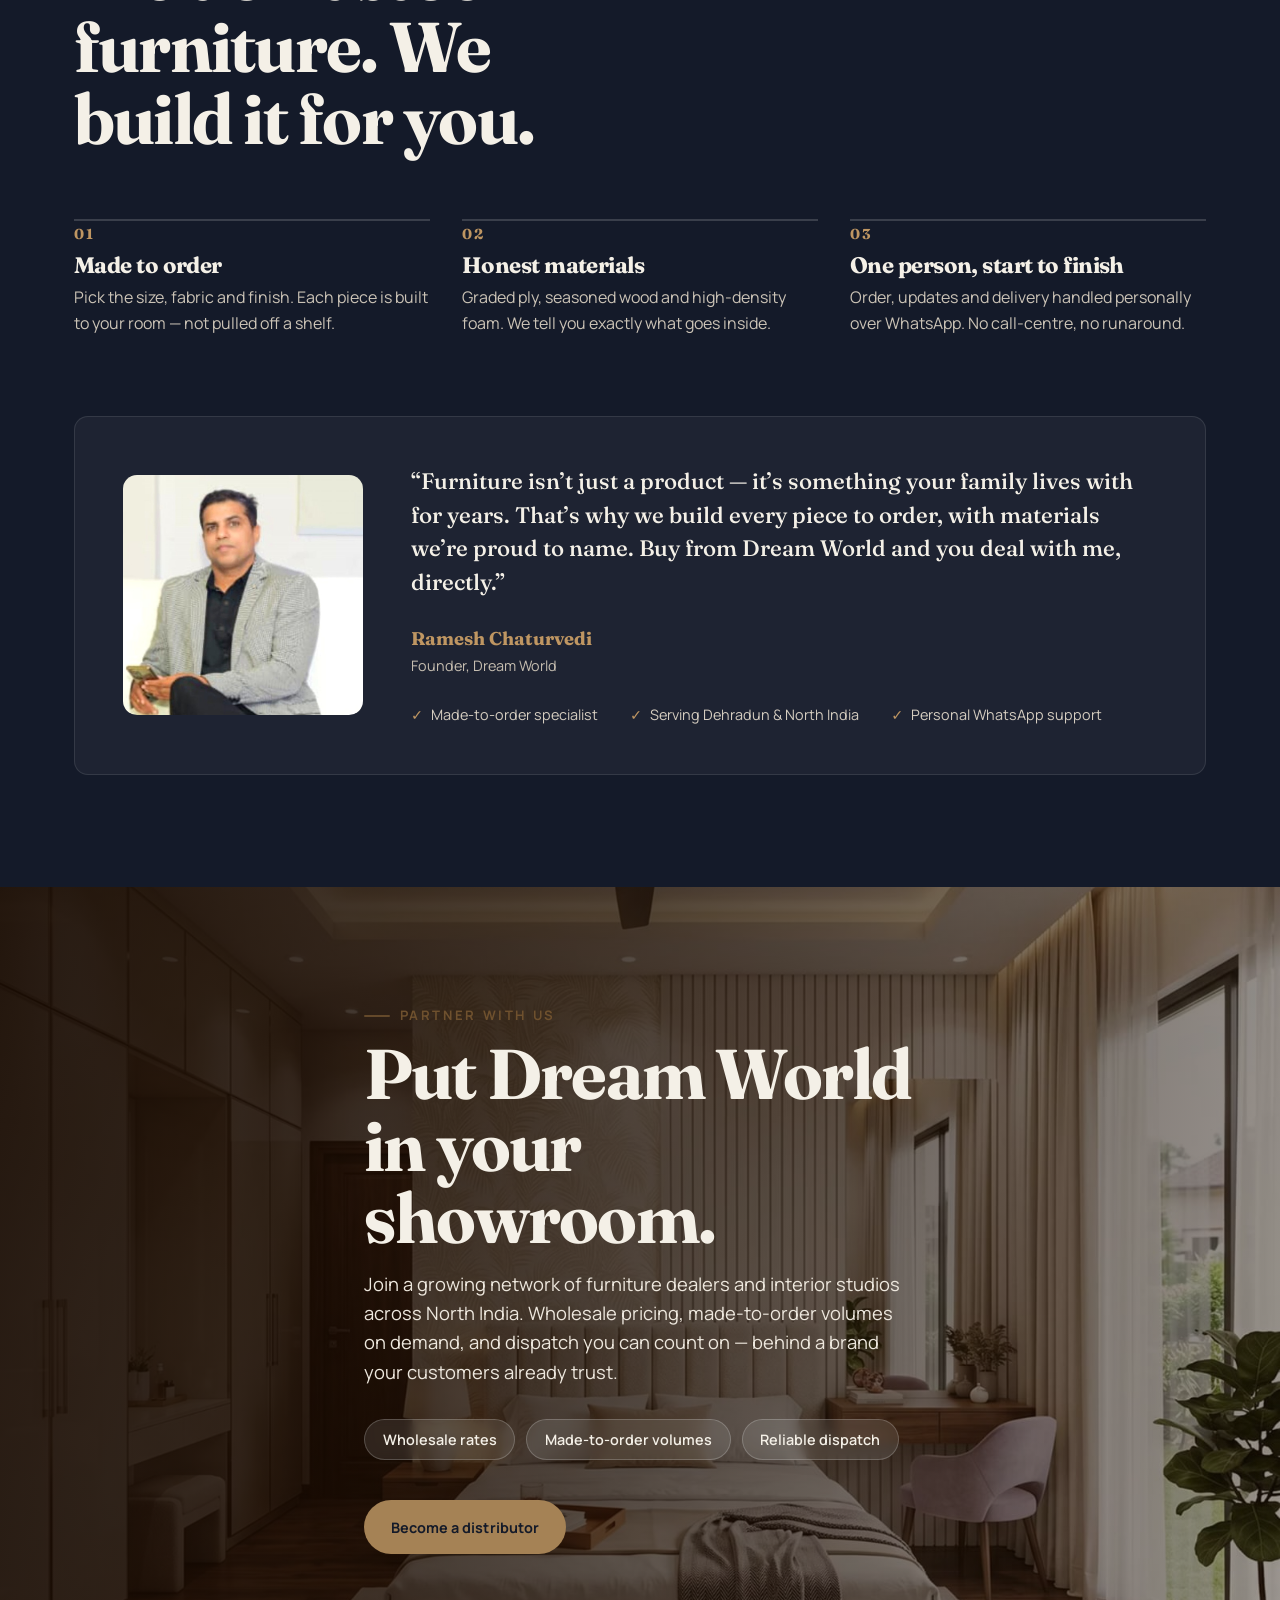
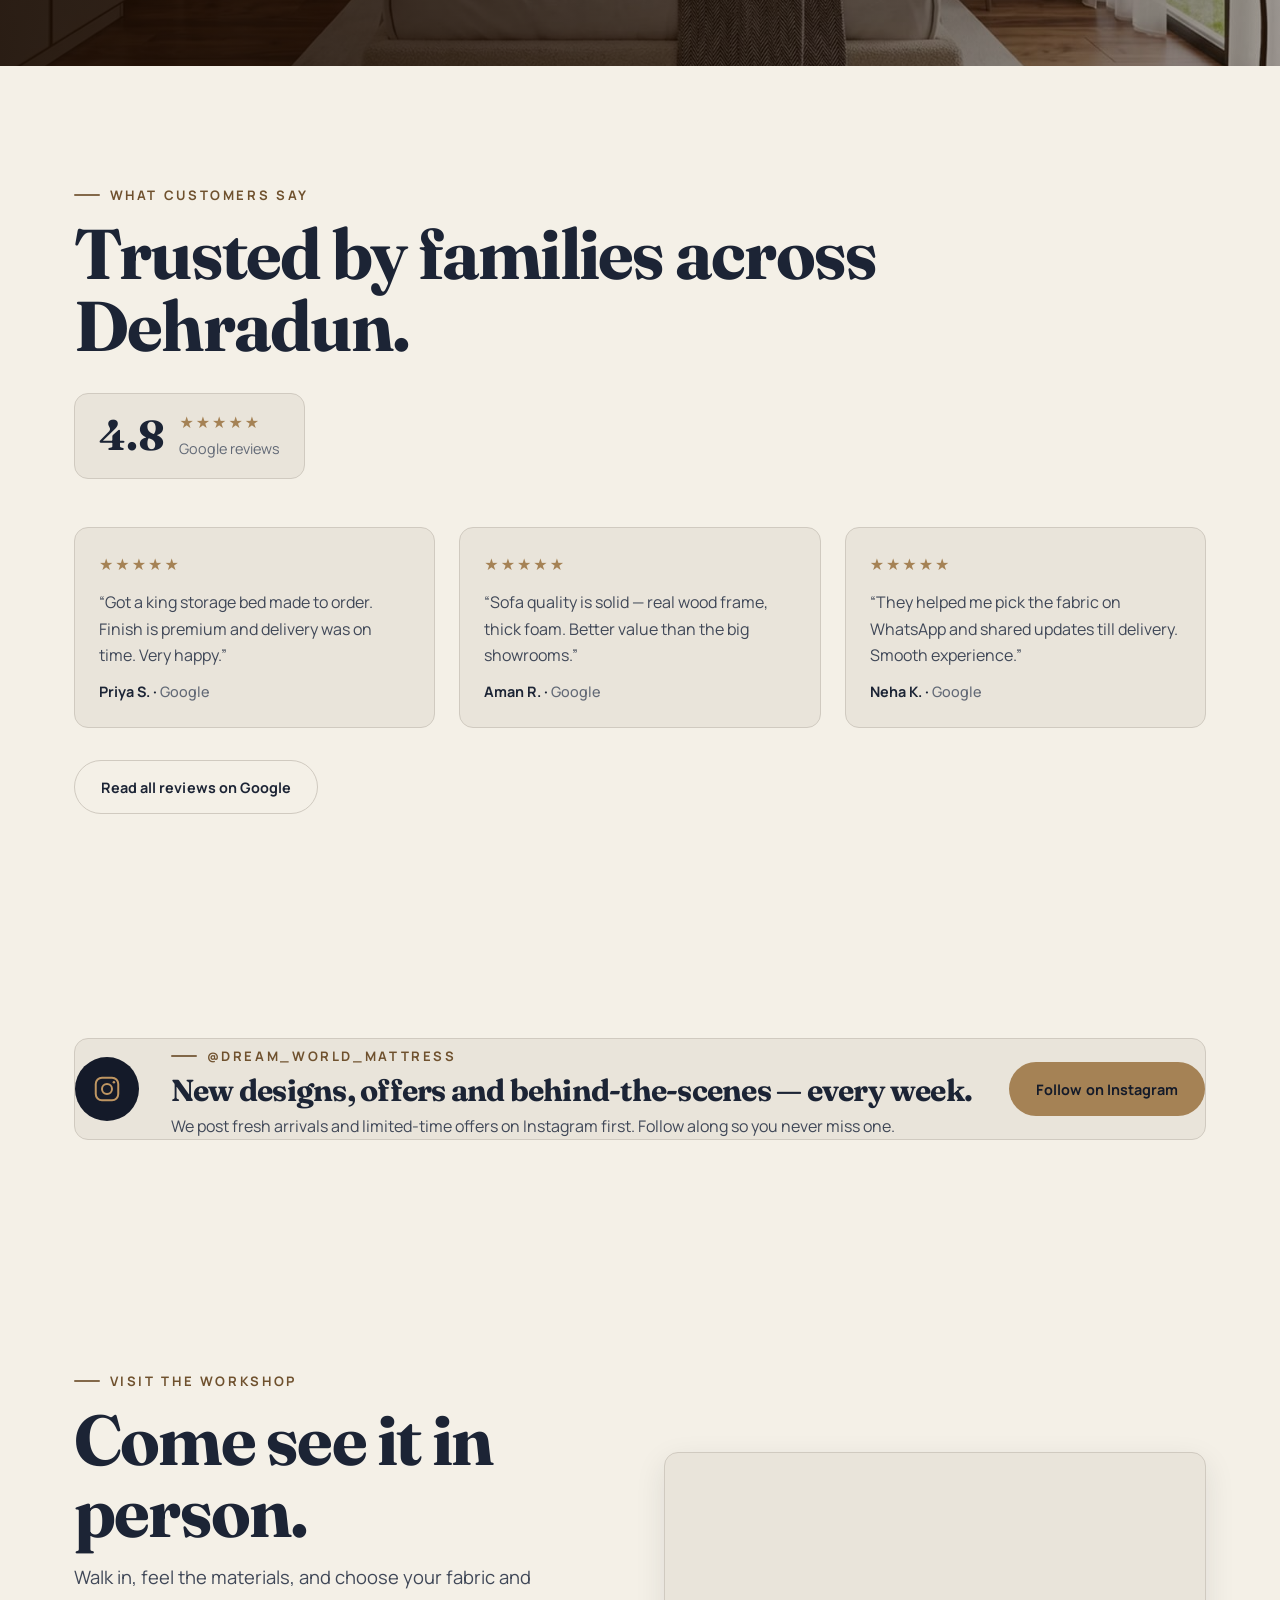
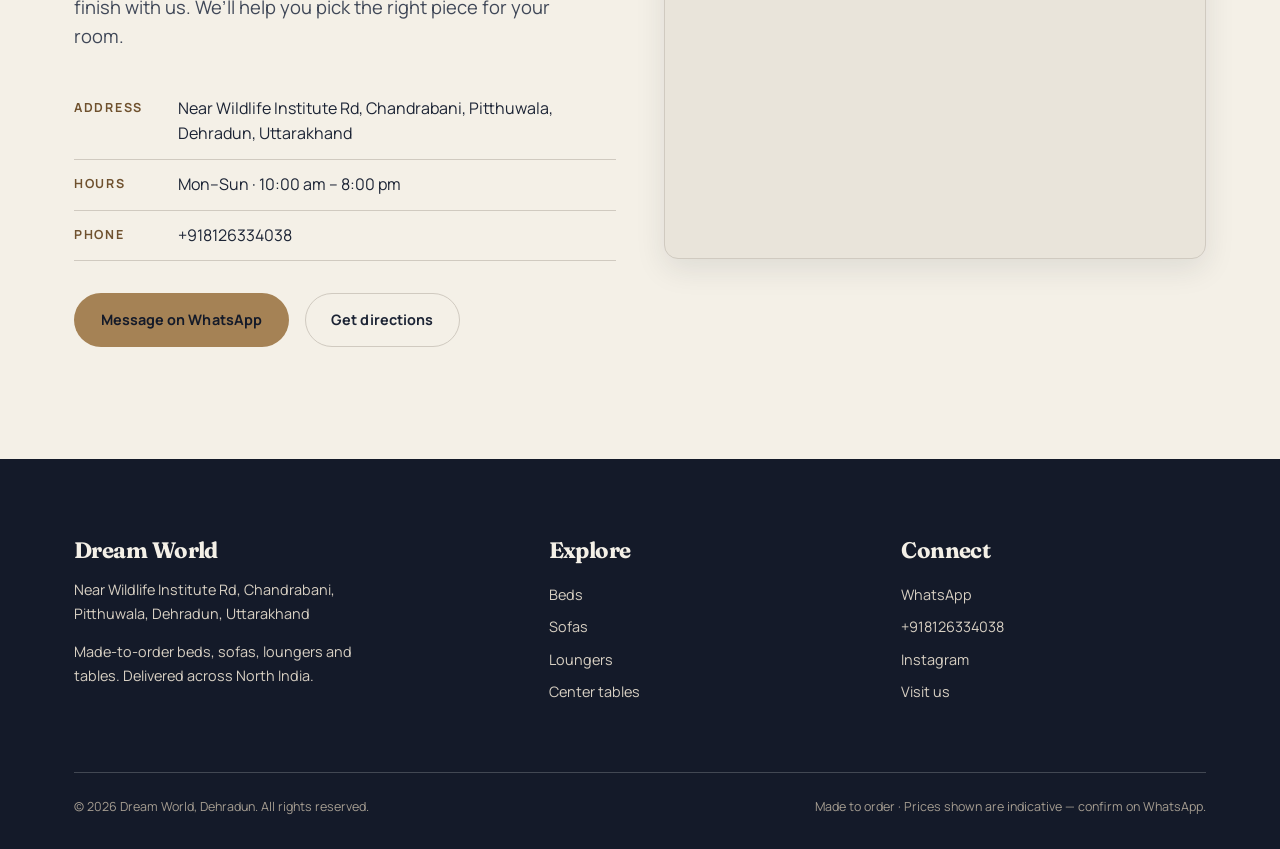
==== commit c7222a87: "fix: tighten hero headline gap further, center scroll-cue between hero buttons Headline now sits clo" ====
--- a/05_build/index.html
+++ b/05_build/index.html
@@ -8,7 +8,7 @@
 <link rel="preconnect" href="https://fonts.googleapis.com">
 <link rel="preconnect" href="https://fonts.gstatic.com" crossorigin>
 <link href="https://fonts.googleapis.com/css2?family=Fraunces:opsz,wght@9..144,500;9..144,600;9..144,700&family=Manrope:wght@400;500;600;700&display=swap" rel="stylesheet">
-<link rel="stylesheet" href="assets/css/site.css?v=25">
+<link rel="stylesheet" href="assets/css/site.css?v=26">
 </head>
 <body>
 <div id="header"></div>
@@ -193,7 +193,7 @@
 </main>
 
 <div id="footer"></div>
-<script src="assets/js/data.js?v=25"></script>
-<script src="assets/js/site.js?v=25"></script>
+<script src="assets/js/data.js?v=26"></script>
+<script src="assets/js/site.js?v=26"></script>
 </body>
 </html>
--- a/05_build/assets/css/site.css
+++ b/05_build/assets/css/site.css
@@ -127,15 +127,21 @@
 .hero .lede{margin-top:var(--space-4);font-size:var(--text-lg);font-weight:400;
   color:oklch(93% .012 78);max-width:40ch;text-shadow:0 1px 16px oklch(7% .02 40 / .65)}
 .hero-actions{margin-top:var(--space-8);display:flex;gap:var(--space-4);flex-wrap:wrap;justify-content:center}
-/* desktop only: keep logo clear of the headline, move the eyebrow line down
-   near the CTAs instead of crowding the logo — mobile stacking is unaffected */
+/* desktop only: hero photo already carries the brand's own engraved logo in-shot,
+   so the overlay logo (kept for mobile, where the photo differs) would just
+   duplicate it here — hide it and move the eyebrow line down near the CTAs.
+   Mobile stacking/logo is untouched. */
 @media (min-width:961px){
-  .hero h1{margin-top:var(--space-12)}
+  .hero-logo,.hero-logo-fallback{display:none}
+  /* the engraved logo in the photo sits in the upper ~49% of the frame —
+     anchor content from a fixed offset instead of true vertical centering,
+     so the headline reliably clears it regardless of viewport height */
+  .hero{align-items:flex-start;justify-content:center;height:100svh;min-height:600px}
+  .hero-content{padding-top:calc(49.2vh + 22px)}
   .hero-eyebrow{order:4;margin-top:0;margin-bottom:var(--space-2)}
+  .hero h1{order:2;margin-top:0}
   .hero .lede{order:3}
   .hero-actions{order:5}
-  .hero h1{order:2}
-  .hero-logo{order:1}
 }
 /* seamless hand-off from the dark hero into the section that follows —
    the section fades in from the hero's own dark tone instead of a hard cut */
